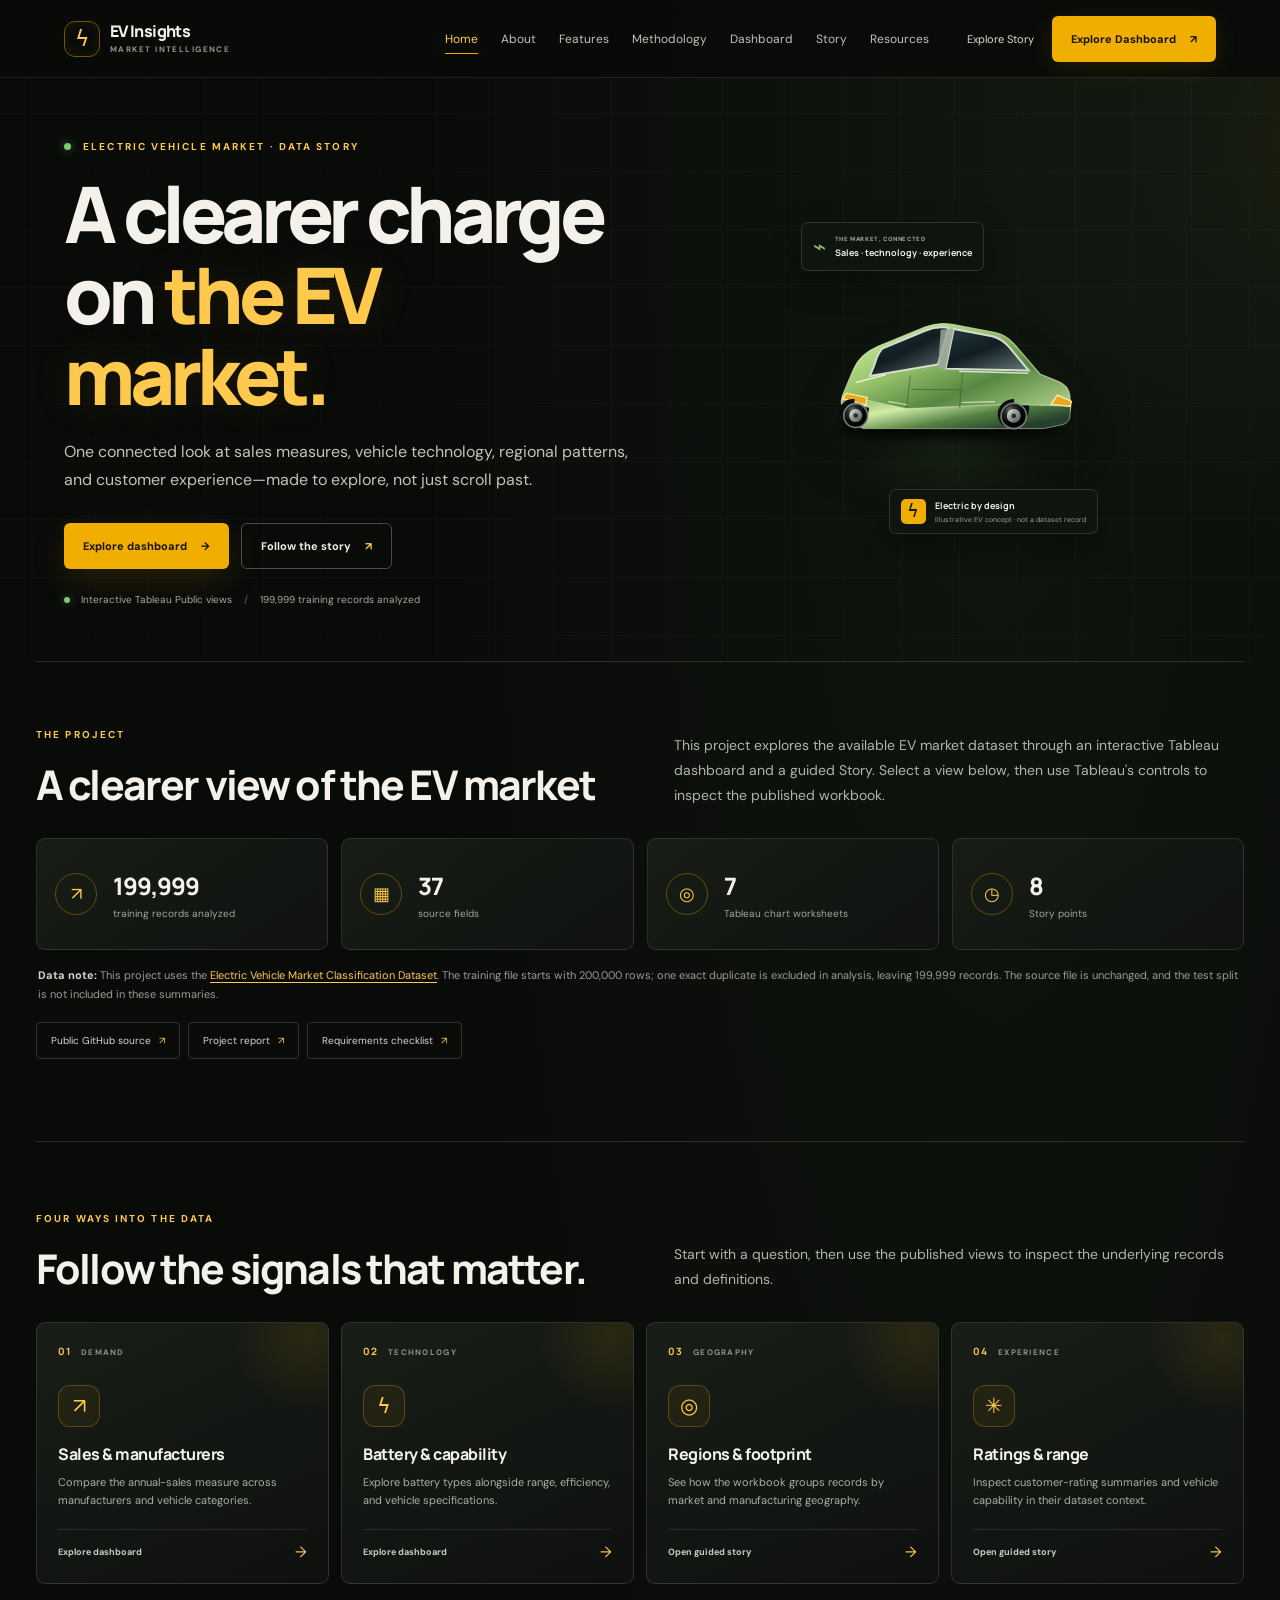
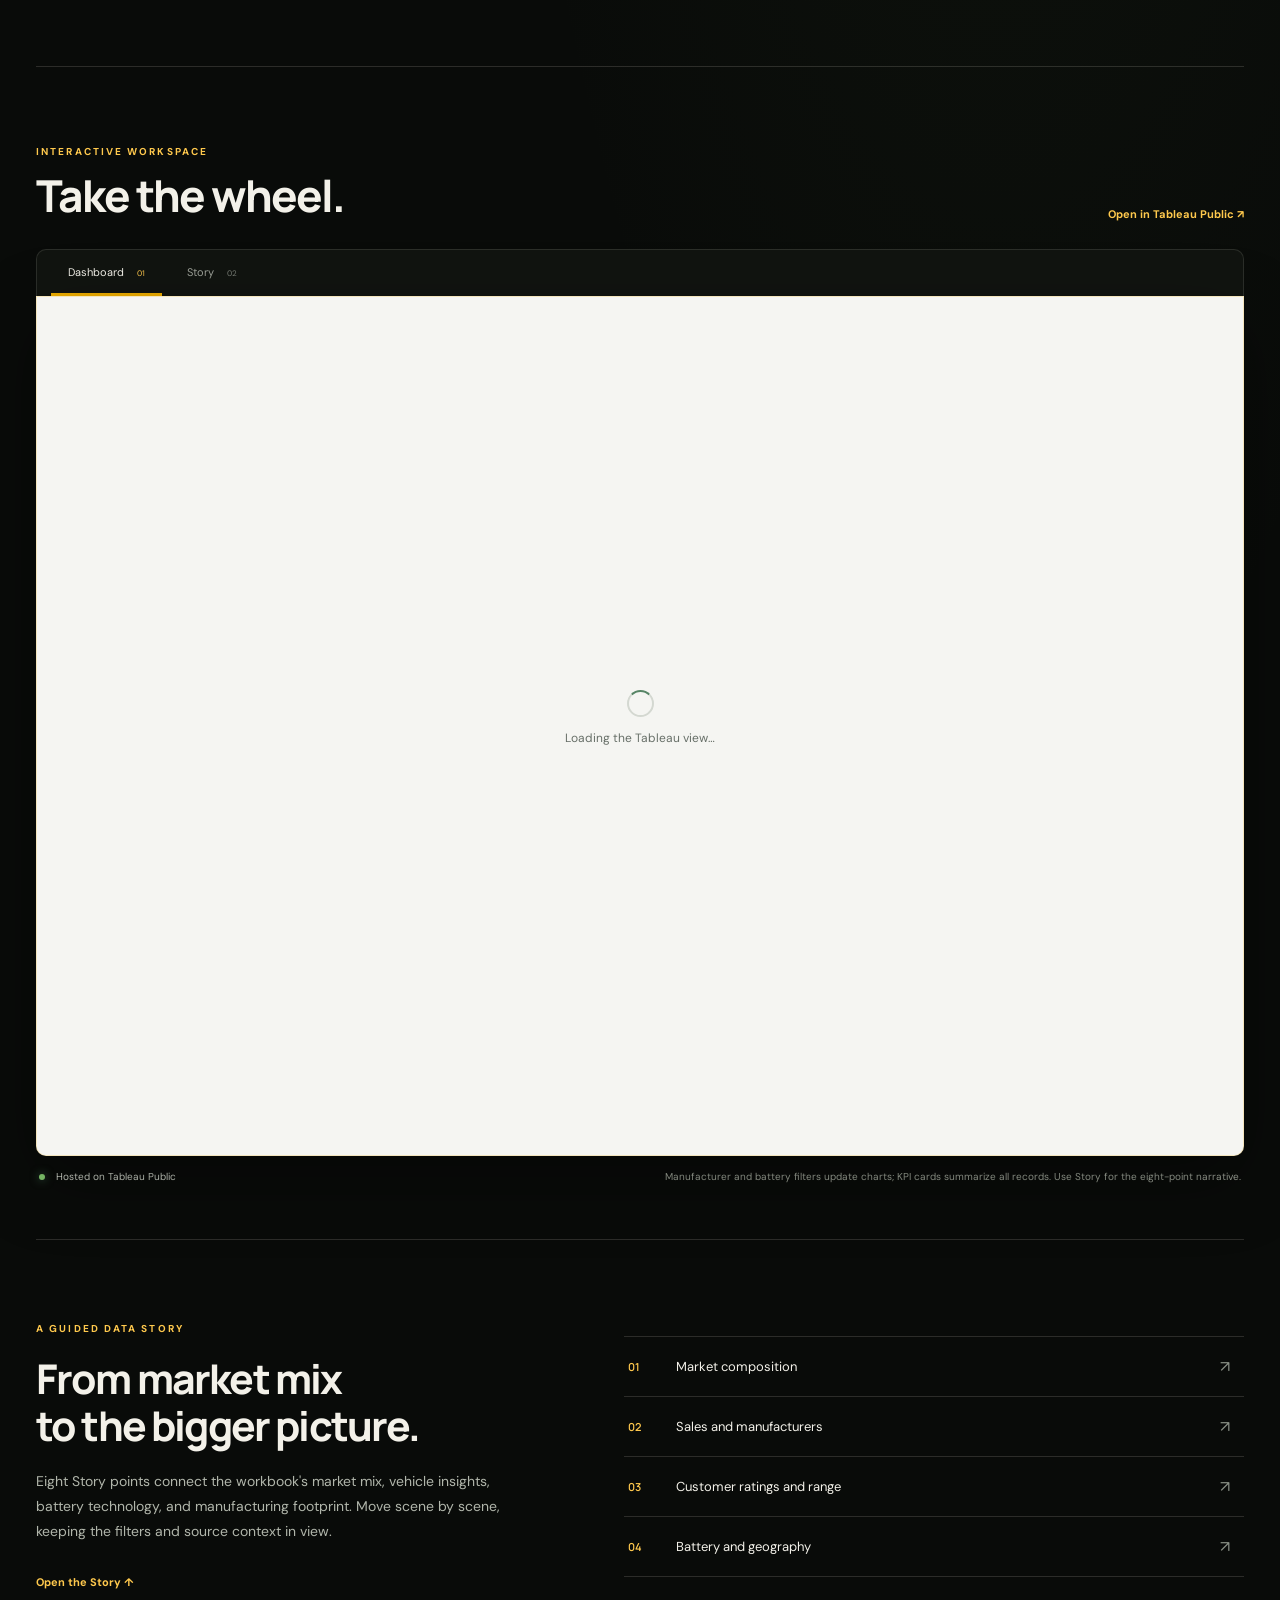
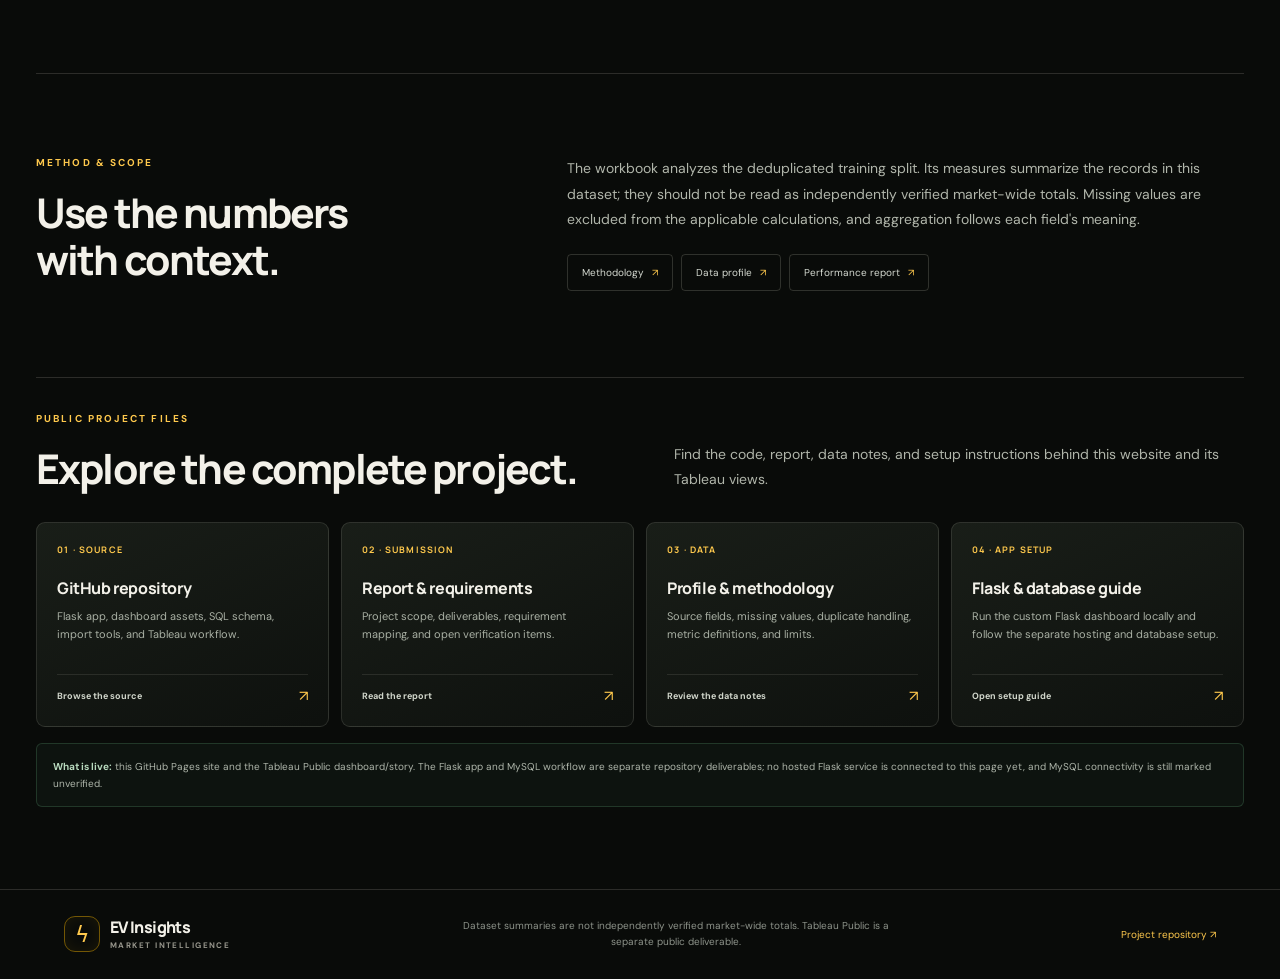
==== docs/site/index.html @ 72465cde "Complete EV project landing page resources" ====
<!doctype html>
<html lang="en">
  <head>
    <meta charset="utf-8">
    <meta name="viewport" content="width=device-width, initial-scale=1">
    <meta name="theme-color" content="#0b0d0b">
    <meta name="description" content="Explore EV market performance through an interactive Tableau dashboard, an eight-point data story, and clear methodology notes.">
    <meta property="og:title" content="EV Insights — Electric Vehicle Market Performance">
    <meta property="og:description" content="A connected view of EV sales measures, vehicle technology, regional patterns, and customer experience.">
    <meta property="og:type" content="website">
    <title>EV Insights | Market Performance</title>
    <link rel="preconnect" href="https://public.tableau.com">
    <link rel="stylesheet" href="style.css?v=20261018-1">
    <script type="module" src="https://public.tableau.com/javascripts/api/tableau.embedding.3.latest.min.js"></script>
    <script defer src="app.js?v=20261018-1"></script>
  </head>
  <body>
    <div class="scroll-progress" aria-hidden="true"><span id="scroll-progress-bar"></span></div>
    <a class="skip-link" href="#main">Skip to content</a>
    <header class="topbar">
      <a class="brand" href="#top" aria-label="EV Market home">
        <span class="brand-mark" aria-hidden="true">ϟ</span>
        <span class="brand-copy"><strong>EV Insights</strong><small>MARKET INTELLIGENCE</small></span>
      </a>
      <button class="menu-toggle" id="menu-toggle" type="button" aria-label="Open navigation" aria-expanded="false">☰</button>
      <nav class="nav" id="main-nav" aria-label="Main navigation">
        <a href="#top">Home</a>
        <a href="#overview">About</a>
        <a href="#features">Features</a>
        <a href="#method">Methodology</a>
        <a href="#workspace">Dashboard</a>
        <a href="#story">Story</a>
        <a href="#resources">Resources</a>
      </nav>
      <div class="header-actions"><a class="header-story" href="#story">Explore Story</a><a class="header-cta" href="#workspace">Explore Dashboard <span aria-hidden="true">↗</span></a></div>
    </header>

    <main id="main">
      <section class="hero" id="top">
        <div class="hero-copy">
          <p class="eyebrow"><span class="live-dot"></span> ELECTRIC VEHICLE MARKET · DATA STORY</p>
          <h1>A clearer charge<br>on <span>the EV market.</span></h1>
          <p class="hero-lede">One connected look at sales measures, vehicle technology, regional patterns, and customer experience—made to explore, not just scroll past.</p>
          <div class="hero-actions">
            <a class="button button-primary" href="#workspace">Explore dashboard <span aria-hidden="true">→</span></a>
            <a class="button button-quiet" href="#story">Follow the story <span aria-hidden="true">↗</span></a>
          </div>
          <p class="hero-note"><span class="live-dot"></span> Interactive Tableau Public views <span class="hero-note-divider">/</span> 199,999 training records analyzed</p>
        </div>
        <div class="hero-car" role="img" aria-label="Dimensional green electric crossover illustration">
          <div class="car-glow"></div>
          <svg viewBox="0 0 780 410" aria-hidden="true">
            <defs>
              <linearGradient id="siteBodyTop" x1="0" y1="0" x2="1" y2="1"><stop stop-color="#d9f3b4"/><stop offset=".34" stop-color="#9fca70"/><stop offset=".62" stop-color="#578742"/><stop offset="1" stop-color="#c4e19a"/></linearGradient>
              <linearGradient id="siteBodySide" x1="0" y1="0" x2=".95" y2=".7"><stop stop-color="#78a856"/><stop offset=".38" stop-color="#d2eba7"/><stop offset=".7" stop-color="#548342"/><stop offset="1" stop-color="#263f2f"/></linearGradient>
              <linearGradient id="siteGlass" x1="0" y1="0" x2=".8" y2="1"><stop stop-color="#273940"/><stop offset=".52" stop-color="#101c21"/><stop offset="1" stop-color="#58696a"/></linearGradient>
              <radialGradient id="siteWheel" cx=".35" cy=".27"><stop stop-color="#65706d"/><stop offset=".42" stop-color="#242a29"/><stop offset=".8" stop-color="#111514"/><stop offset="1" stop-color="#030505"/></radialGradient>
              <linearGradient id="siteRim" x1="0" y1="0" x2="1" y2="1"><stop stop-color="#faf8e9"/><stop offset=".4" stop-color="#9ca39c"/><stop offset="1" stop-color="#4c5553"/></linearGradient>
              <filter id="siteCarShadow" x="-.2" y="-.3" width="1.4" height="1.8"><feGaussianBlur stdDeviation="12"/></filter>
            </defs>
            <ellipse cx="394" cy="347" rx="289" ry="29" fill="#000" opacity=".75" filter="url(#siteCarShadow)"/>
            <path d="m116 263 27-65c12-28 32-48 65-62l122-50c23-9 46-12 72-7l111 21c20 4 36 15 49 30l67 78 47 19c18 7 29 21 31 38l2 26c1 12-7 21-20 24l-48 9H170l-43-17c-14-6-18-25-11-44Z" fill="url(#siteBodyTop)" stroke="#e2f1c5" stroke-opacity=".65" stroke-width="3"/>
            <path d="m116 263 165 35 272-11 156 5-2 26c-1 11-8 19-20 22l-49 10H170l-43-17c-14-6-18-25-11-44Z" fill="url(#siteBodySide)" stroke="#d5e8bf" stroke-opacity=".7" stroke-width="2"/>
            <path d="m219 142 113-47c19-8 40-10 59-7l-27 95-177 30 12-29c4-17 10-30 20-42Z" fill="url(#siteGlass)" stroke="#d8ddd4" stroke-width="5"/>
            <path d="m405 91 100 19c17 4 31 14 44 28l51 61-216-5 21-103Z" fill="url(#siteGlass)" stroke="#d8ddd4" stroke-width="5"/>
            <path d="m371 92 34-1-21 104-20-1 7-102Z" fill="#9ea59e" opacity=".85"/>
            <path d="m150 230 78-20m191-9 180 5" fill="none" stroke="#f4f9e8" stroke-opacity=".8" stroke-width="4"/>
            <path d="m292 212-10 84m146-91-8 91m-125-48 128 1" fill="none" stroke="#385f39" stroke-opacity=".62" stroke-width="3"/>
            <path d="m126 258 54 11-4 20-60-17 10-14Zm548 5 37 16-3 13-50-5 16-24Z" fill="#e8aa19" stroke="#fff2bd" stroke-width="3"/>
            <path d="m147 289 38 7c-2 30-23 52-49 49-24-3-37-27-27-50 7-16 22-24 38-22Zm415 0 39 1c2 29-16 54-42 57-26 3-44-18-39-43 4-18 21-30 42-31Z" fill="#0b0e0d"/>
            <ellipse cx="150" cy="316" rx="31" ry="31" fill="url(#siteWheel)" stroke="#78817b" stroke-width="4"/><ellipse cx="150" cy="316" rx="17" ry="17" fill="url(#siteRim)"/><circle cx="150" cy="316" r="6" fill="#262d2b"/>
            <ellipse cx="561" cy="317" rx="33" ry="33" fill="url(#siteWheel)" stroke="#78817b" stroke-width="4"/><ellipse cx="561" cy="317" rx="18" ry="18" fill="url(#siteRim)"/><circle cx="561" cy="317" r="6" fill="#262d2b"/>
            <path d="m236 280 47 8m144-6 84-2" stroke="#e6f1d2" stroke-opacity=".8" stroke-width="3" stroke-linecap="round"/>
          </svg>
          <div class="car-caption"><span class="car-mark">ϟ</span><span><strong>Electric by design</strong><small>Illustrative EV concept · not a dataset record</small></span></div>
          <div class="battery-chip" aria-label="Project focus"><span class="battery-icon">⌁</span><span><small>THE MARKET, CONNECTED</small><strong>Sales · technology · experience</strong></span></div>
        </div>
      </section>

      <section class="overview section-shell" id="overview">
        <div class="section-heading">
          <div><p class="eyebrow">THE PROJECT</p><h2>A clearer view of the EV market</h2></div>
          <p>This project explores the available EV market dataset through an interactive Tableau dashboard and a guided Story. Select a view below, then use Tableau's controls to inspect the published workbook.</p>
        </div>
        <div class="fact-row" id="project-facts">
          <article class="fact-card"><span class="fact-icon">↗</span><div><strong>199,999</strong><span>training records analyzed</span></div></article>
          <article class="fact-card"><span class="fact-icon">▦</span><div><strong>37</strong><span>source fields</span></div></article>
          <article class="fact-card"><span class="fact-icon">◎</span><div><strong>7</strong><span>Tableau chart worksheets</span></div></article>
          <article class="fact-card"><span class="fact-icon">◷</span><div><strong>8</strong><span>Story points</span></div></article>
        </div>
        <p class="data-note"><strong>Data note:</strong> This project uses the <a href="https://www.kaggle.com/datasets/tharishreddy22/electric-vehicle-market-classification-dataset" target="_blank" rel="noopener noreferrer">Electric Vehicle Market Classification Dataset</a>. The training file starts with 200,000 rows; one exact duplicate is excluded in analysis, leaving 199,999 records. The source file is unchanged, and the test split is not included in these summaries.</p>
        <div class="method-links project-links" aria-label="Project links">
          <a href="https://github.com/manmohansingh9562579-spec/ev-market-performance-insights" target="_blank" rel="noopener noreferrer">Public GitHub source <span aria-hidden="true">↗</span></a>
          <a href="https://github.com/manmohansingh9562579-spec/ev-market-performance-insights/blob/main/docs/project_report.md" target="_blank" rel="noopener noreferrer">Project report <span aria-hidden="true">↗</span></a>
          <a href="https://github.com/manmohansingh9562579-spec/ev-market-performance-insights/blob/main/docs/requirements_traceability.md" target="_blank" rel="noopener noreferrer">Requirements checklist <span aria-hidden="true">↗</span></a>
        </div>
      </section>

      <section class="focus section-shell" id="features">
        <div class="section-heading">
          <div><p class="eyebrow">FOUR WAYS INTO THE DATA</p><h2>Follow the signals that matter.</h2></div>
          <p>Start with a question, then use the published views to inspect the underlying records and definitions.</p>
        </div>
        <div class="focus-grid">
          <a class="focus-card" href="#workspace" data-focus-view="dashboard">
            <span class="focus-index">01 <i>DEMAND</i></span>
            <span class="focus-icon" aria-hidden="true">↗</span>
            <h3>Sales &amp; manufacturers</h3>
            <p>Compare the annual-sales measure across manufacturers and vehicle categories.</p>
            <span class="focus-link">Explore dashboard <b aria-hidden="true">→</b></span>
          </a>
          <a class="focus-card" href="#workspace" data-focus-view="dashboard">
            <span class="focus-index">02 <i>TECHNOLOGY</i></span>
            <span class="focus-icon" aria-hidden="true">ϟ</span>
            <h3>Battery &amp; capability</h3>
            <p>Explore battery types alongside range, efficiency, and vehicle specifications.</p>
            <span class="focus-link">Explore dashboard <b aria-hidden="true">→</b></span>
          </a>
          <a class="focus-card" href="#workspace" data-focus-view="story">
            <span class="focus-index">03 <i>GEOGRAPHY</i></span>
            <span class="focus-icon" aria-hidden="true">◎</span>
            <h3>Regions &amp; footprint</h3>
            <p>See how the workbook groups records by market and manufacturing geography.</p>
            <span class="focus-link">Open guided story <b aria-hidden="true">→</b></span>
          </a>
          <a class="focus-card" href="#workspace" data-focus-view="story">
            <span class="focus-index">04 <i>EXPERIENCE</i></span>
            <span class="focus-icon" aria-hidden="true">✳</span>
            <h3>Ratings &amp; range</h3>
            <p>Inspect customer-rating summaries and vehicle capability in their dataset context.</p>
            <span class="focus-link">Open guided story <b aria-hidden="true">→</b></span>
          </a>
        </div>
      </section>

      <section class="workspace section-shell" id="workspace">
        <div class="section-heading workspace-heading">
          <div><p class="eyebrow">INTERACTIVE WORKSPACE</p><h2>Take the wheel.</h2></div>
          <a class="text-link" href="https://public.tableau.com/app/profile/man.mohan.singh3746/viz/EV_Market_Performance_Overlap_Fixed_2026-10-18/Dashboard1" target="_blank" rel="noopener noreferrer">Open in Tableau Public <span aria-hidden="true">↗</span></a>
        </div>
        <div class="view-switch" role="tablist" aria-label="Choose a Tableau view">
          <button class="view-tab is-active" id="dashboard-tab" type="button" role="tab" aria-selected="true" aria-controls="tableau-frame" data-view="dashboard">Dashboard <span>01</span></button>
          <button class="view-tab" id="story-tab" type="button" role="tab" aria-selected="false" aria-controls="tableau-frame" data-view="story">Story <span>02</span></button>
        </div>
        <div class="viz-frame" id="tableau-frame" role="tabpanel" aria-labelledby="dashboard-tab" aria-live="polite">
          <div class="viz-loading" id="viz-loading"><span class="loader"></span><p>Loading the Tableau view…</p></div>
          <div class="viz-error" id="viz-error" hidden>
            <strong>The Tableau view did not load here.</strong>
            <p>Open it directly on Tableau Public, or check your internet connection and try again.</p>
            <a class="button button-primary" id="direct-view-link" href="https://public.tableau.com/app/profile/man.mohan.singh3746/viz/EV_Market_Performance_Overlap_Fixed_2026-10-18/Dashboard1" target="_blank" rel="noopener noreferrer">Open Tableau Public <span aria-hidden="true">↗</span></a>
          </div>
          <div id="viz-host" class="viz-host"></div>
        </div>
        <div class="viz-footer"><span><i class="live-dot"></i> Hosted on Tableau Public</span><span>Manufacturer and battery filters update charts; KPI cards summarize all records. Use Story for the eight-point narrative.</span></div>
      </section>

      <section class="story section-shell" id="story">
        <div class="story-copy"><p class="eyebrow">A GUIDED DATA STORY</p><h2>From market mix<br>to the bigger picture.</h2><p>Eight Story points connect the workbook's market mix, vehicle insights, battery technology, and manufacturing footprint. Move scene by scene, keeping the filters and source context in view.</p><a class="text-link" href="#workspace" data-open-story>Open the Story <span aria-hidden="true">↑</span></a></div>
        <div class="story-steps" aria-label="Story themes">
          <div><span>01</span><p>Market composition</p><b>↗</b></div>
          <div><span>02</span><p>Sales and manufacturers</p><b>↗</b></div>
          <div><span>03</span><p>Customer ratings and range</p><b>↗</b></div>
          <div><span>04</span><p>Battery and geography</p><b>↗</b></div>
        </div>
      </section>

      <section class="method section-shell" id="method">
        <div><p class="eyebrow">METHOD &amp; SCOPE</p><h2>Use the numbers<br>with context.</h2></div>
        <div class="method-copy"><p>The workbook analyzes the deduplicated training split. Its measures summarize the records in this dataset; they should not be read as independently verified market-wide totals. Missing values are excluded from the applicable calculations, and aggregation follows each field's meaning.</p><div class="method-links"><a href="https://github.com/manmohansingh9562579-spec/ev-market-performance-insights/blob/main/docs/methodology.md" target="_blank" rel="noopener noreferrer">Methodology <span aria-hidden="true">↗</span></a><a href="https://github.com/manmohansingh9562579-spec/ev-market-performance-insights/blob/main/docs/data_profile.md" target="_blank" rel="noopener noreferrer">Data profile <span aria-hidden="true">↗</span></a><a href="https://github.com/manmohansingh9562579-spec/ev-market-performance-insights/blob/main/docs/performance_report.md" target="_blank" rel="noopener noreferrer">Performance report <span aria-hidden="true">↗</span></a></div></div>
      </section>

      <section class="resources section-shell" id="resources">
        <div class="section-heading">
          <div><p class="eyebrow">PUBLIC PROJECT FILES</p><h2>Explore the complete project.</h2></div>
          <p>Find the code, report, data notes, and setup instructions behind this website and its Tableau views.</p>
        </div>
        <div class="resource-grid">
          <a class="resource-card" href="https://github.com/manmohansingh9562579-spec/ev-market-performance-insights" target="_blank" rel="noopener noreferrer">
            <span class="resource-label">01 · SOURCE</span><h3>GitHub repository</h3><p>Flask app, dashboard assets, SQL schema, import tools, and Tableau workflow.</p><span class="resource-action">Browse the source <b aria-hidden="true">↗</b></span>
          </a>
          <a class="resource-card" href="https://github.com/manmohansingh9562579-spec/ev-market-performance-insights/blob/main/docs/project_report.md" target="_blank" rel="noopener noreferrer">
            <span class="resource-label">02 · SUBMISSION</span><h3>Report &amp; requirements</h3><p>Project scope, deliverables, requirement mapping, and open verification items.</p><span class="resource-action">Read the report <b aria-hidden="true">↗</b></span>
          </a>
          <a class="resource-card" href="https://github.com/manmohansingh9562579-spec/ev-market-performance-insights/blob/main/docs/data_profile.md" target="_blank" rel="noopener noreferrer">
            <span class="resource-label">03 · DATA</span><h3>Profile &amp; methodology</h3><p>Source fields, missing values, duplicate handling, metric definitions, and limits.</p><span class="resource-action">Review the data notes <b aria-hidden="true">↗</b></span>
          </a>
          <a class="resource-card" href="https://github.com/manmohansingh9562579-spec/ev-market-performance-insights/blob/main/docs/hosted_backend.md" target="_blank" rel="noopener noreferrer">
            <span class="resource-label">04 · APP SETUP</span><h3>Flask &amp; database guide</h3><p>Run the custom Flask dashboard locally and follow the separate hosting and database setup.</p><span class="resource-action">Open setup guide <b aria-hidden="true">↗</b></span>
          </a>
        </div>
        <p class="deployment-note"><strong>What is live:</strong> this GitHub Pages site and the Tableau Public dashboard/story. The Flask app and MySQL workflow are separate repository deliverables; no hosted Flask service is connected to this page yet, and MySQL connectivity is still marked unverified.</p>
      </section>
    </main>

    <footer class="footer"><a class="brand" href="#top"><span class="brand-mark" aria-hidden="true">ϟ</span><span class="brand-copy"><strong>EV Insights</strong><small>MARKET INTELLIGENCE</small></span></a><span>Dataset summaries are not independently verified market-wide totals. Tableau Public is a separate public deliverable.</span><a href="https://github.com/manmohansingh9562579-spec/ev-market-performance-insights" target="_blank" rel="noopener noreferrer">Project repository ↗</a></footer>
    <a class="back-top" href="#top" aria-label="Back to top" hidden>↑</a>
  </body>
</html>
---- docs/site/style.css ----
@import url('https://fonts.googleapis.com/css2?family=DM+Sans:wght@400;500;600;700&family=Manrope:wght@500;600;700;800&display=swap');

:root {
  color-scheme: dark;
  --bg: #0b0d0b;
  --panel: #121511;
  --panel-raised: #171b17;
  --ink: #f3f1e9;
  --muted: #a1a79e;
  --line: rgba(238, 236, 220, .13);
  --gold: #e7a900;
  --gold-light: #f3bd39;
  --green: #6bb583;
  --max: 1200px;
  font-family: 'DM Sans', 'Segoe UI', sans-serif;
  color: var(--ink);
  background: var(--bg);
  font-synthesis: none;
  text-rendering: optimizeLegibility;
}

* { box-sizing: border-box; }
html { scroll-behavior: smooth; scroll-padding-top: 86px; }
body { min-width: 320px; margin: 0; background: var(--bg); color: var(--ink); }
a { color: inherit; text-decoration: none; }
button { font: inherit; }
.skip-link { position: absolute; top: -60px; left: 16px; z-index: 30; padding: 12px; color: #111; background: var(--gold); }
.skip-link:focus { top: 10px; }

.topbar {
  position: sticky;
  top: 0;
  z-index: 20;
  display: flex;
  min-height: 74px;
  align-items: center;
  gap: 28px;
  padding: 0 max(calc((100vw - var(--max)) / 2), 5vw);
  border-bottom: 1px solid var(--line);
  background: rgba(11, 13, 11, .95);
  backdrop-filter: blur(16px);
}
.brand { display: inline-flex; flex: 0 0 auto; align-items: center; gap: 10px; }
.brand-mark { display: grid; width: 36px; height: 36px; place-items: center; border: 1px solid rgba(231,169,0,.48); border-radius: 11px; color: var(--gold-light); font-size: 22px; }
.brand-copy { display: flex; flex-direction: column; gap: 3px; }
.brand-copy strong { font: 800 15px/1.1 Manrope, sans-serif; letter-spacing: -.04em; }
.brand-copy small { color: #98978d; font-size: 7px; font-weight: 700; letter-spacing: .18em; }
.nav { display: flex; align-items: center; gap: clamp(14px, 2vw, 28px); margin-left: auto; color: #c0c2ba; font-size: 11px; white-space: nowrap; }
.nav a { transition: color .18s ease; }
.nav a:hover, .nav a:focus-visible { color: var(--gold-light); }
.header-actions { display: flex; flex: 0 0 auto; align-items: center; gap: 8px; white-space: nowrap; }
.header-story { padding: 10px; color: #dedbd1; font-size: 10px; }
.header-story:hover { color: var(--gold-light); }
.header-cta, .button { display: inline-flex; min-height: 42px; align-items: center; justify-content: center; gap: 14px; padding: 0 16px; border-radius: 5px; font-size: 10px; font-weight: 700; transition: background .18s ease, transform .18s ease; }
.header-cta, .button-primary { color: #17140d; background: var(--gold); }
.header-cta:hover, .button-primary:hover { transform: translateY(-1px); background: var(--gold-light); }
.menu-toggle { display: none; border: 0; color: var(--ink); background: transparent; font-size: 22px; cursor: pointer; }

.hero {
  position: relative;
  display: grid;
  min-height: 455px;
  place-items: center;
  overflow: hidden;
  padding: 76px 24px 66px;
  text-align: center;
}
.hero::before { position: absolute; top: -410px; left: 50%; width: 850px; height: 800px; border-radius: 50%; background: radial-gradient(circle, rgba(190,143,25,.13), transparent 68%); content: ''; pointer-events: none; }
.hero-copy { position: relative; z-index: 1; width: min(100%, 800px); margin: 0 auto; }
.eyebrow { margin: 0 0 18px; color: var(--gold-light); font-size: 9px; font-weight: 700; letter-spacing: .2em; }
.live-dot { display: inline-block; width: 7px; height: 7px; margin-right: 8px; border-radius: 50%; background: var(--green); box-shadow: 0 0 10px rgba(107,181,131,.6); }
.hero h1 { margin: 0; font: 800 clamp(42px, 6.1vw, 75px)/1.04 Manrope, sans-serif; letter-spacing: -.065em; }
.hero h1 span { color: var(--gold-light); }
.hero-lede { max-width: 610px; margin: 18px auto 0; color: #b2b4ab; font-size: 14px; line-height: 1.8; }
.hero-actions { display: flex; justify-content: center; flex-wrap: wrap; gap: 10px; margin-top: 25px; }
.button-quiet { border: 1px solid rgba(243,241,233,.23); color: #f0eee6; background: transparent; }
.button-quiet span { color: var(--gold-light); }
.button-quiet:hover { transform: translateY(-1px); border-color: var(--gold); }
.hero-note { margin: 22px 0 0; color: #8f938a; font-size: 9px; }
.hero-note .live-dot { width: 6px; height: 6px; }

.section-shell { width: min(var(--max), calc(100% - 64px)); margin: 0 auto; border-top: 1px solid var(--line); padding: 70px 0; }
.section-heading { display: flex; align-items: end; justify-content: space-between; gap: 35px; margin-bottom: 26px; }
.section-heading h2, .story h2, .method h2 { margin: 9px 0 0; font: 750 clamp(27px, 3vw, 37px)/1.15 Manrope, sans-serif; letter-spacing: -.045em; }
.section-heading > p { max-width: 540px; margin: 0; color: #a6aaa1; font-size: 12px; line-height: 1.8; }
.fact-row { display: grid; grid-template-columns: repeat(4, minmax(0, 1fr)); gap: 11px; }
.fact-card { display: flex; min-height: 100px; align-items: center; gap: 14px; padding: 18px; border: 1px solid var(--line); border-radius: 7px; background: linear-gradient(145deg, var(--panel-raised), var(--panel)); }
.fact-icon { display: grid; width: 38px; height: 38px; flex: 0 0 auto; place-items: center; border: 1px solid rgba(231,169,0,.35); border-radius: 50%; color: var(--gold-light); font-size: 18px; }
.fact-card div { display: grid; gap: 5px; }
.fact-card strong { font: 750 21px Manrope, sans-serif; letter-spacing: -.04em; }
.fact-card div span { color: var(--muted); font-size: 9px; }
.data-note { margin: 14px 2px 0; color: #999d94; font-size: 10px; line-height: 1.7; }
.data-note strong { color: #d3d5cd; }

.workspace { padding-bottom: 36px; }
.workspace-heading { margin-bottom: 21px; }
.workspace-heading .eyebrow { margin-bottom: 11px; }
.workspace-heading h2 { font-size: clamp(27px, 3vw, 35px); }
.text-link { color: var(--gold-light); font-size: 10px; font-weight: 700; white-space: nowrap; }
.text-link:hover { color: #fff0c6; }
.view-switch { display: flex; gap: 5px; border-bottom: 1px solid var(--line); }
.view-tab { padding: 13px 17px; border: 0; border-bottom: 2px solid transparent; color: #9da198; background: transparent; font-size: 10px; cursor: pointer; }
.view-tab span { margin-left: 10px; color: #787d75; font-size: 8px; }
.view-tab.is-active { border-bottom-color: var(--gold); color: #f3f1e9; }
.view-tab.is-active span { color: var(--gold-light); }
.viz-frame { position: relative; height: min(78vw, 820px); min-height: 620px; max-height: 860px; overflow: hidden; border: 1px solid #343a34; background: #f5f5f2; }
.viz-host, .viz-host tableau-viz { display: block; width: 100%; height: 100%; }
.viz-loading, .viz-error { position: absolute; inset: 0; z-index: 1; display: flex; flex-direction: column; align-items: center; justify-content: center; padding: 24px; color: #353a34; background: #f5f5f2; text-align: center; }
.viz-loading p, .viz-error p { color: #676f68; font-size: 12px; line-height: 1.6; }
.viz-error strong { font: 700 18px Manrope, sans-serif; }
.viz-loading[hidden], .viz-error[hidden] { display: none; }
.viz-error .button { margin-top: 8px; }
.loader { width: 27px; height: 27px; border: 2px solid #d4d8d1; border-top-color: #578566; border-radius: 50%; animation: spin .8s linear infinite; }
@keyframes spin { to { transform: rotate(360deg); } }
.viz-footer { display: flex; justify-content: space-between; gap: 15px; padding: 12px 2px; color: #8e948b; font-size: 9px; }
.viz-footer span:first-child { color: #b7bdb4; }
.viz-footer .live-dot { width: 6px; height: 6px; }

.story { display: grid; grid-template-columns: .9fr 1.1fr; align-items: center; gap: 70px; }
.story-copy > p:not(.eyebrow), .method-copy p { max-width: 470px; color: #a6aaa1; font-size: 12px; line-height: 1.8; }
.story-copy > p:not(.eyebrow) { margin: 18px 0 22px; }
.story-steps { border-top: 1px solid var(--line); }
.story-steps > div { display: grid; grid-template-columns: 38px 1fr 20px; align-items: center; gap: 10px; padding: 17px 4px; border-bottom: 1px solid var(--line); }
.story-steps span { color: var(--gold-light); font: 600 10px Manrope, sans-serif; }
.story-steps p { margin: 0; font-size: 12px; }
.story-steps b { color: #8a9187; font-weight: 400; }
.method { display: grid; grid-template-columns: .8fr 1.2fr; gap: 70px; padding-bottom: 78px; }
.method-copy p { max-width: none; margin: 0 0 22px; }
.method-links { display: flex; flex-wrap: wrap; gap: 8px; }
.method-links a { padding: 10px 12px; border: 1px solid #394139; border-radius: 4px; color: #d4d9d0; font-size: 9px; }
.method-links a span { margin-left: 5px; color: var(--gold-light); }
.footer { display: flex; align-items: center; justify-content: space-between; gap: 20px; padding: 23px max(calc((100vw - var(--max)) / 2), 5vw); border-top: 1px solid var(--line); }
.footer > span { max-width: 420px; color: #8d938a; font-size: 9px; line-height: 1.6; text-align: center; }
.footer > a:last-child { color: var(--gold-light); font-size: 9px; white-space: nowrap; }

@media (max-width: 1040px) {
  .topbar { gap: 16px; padding-right: 24px; padding-left: 24px; }
  .nav { gap: 12px; font-size: 10px; }
  .header-story { display: none; }
}
@media (max-width: 760px) {
  html { scroll-padding-top: 68px; }
  .topbar { min-height: 66px; gap: 10px; padding: 0 16px; }
  .brand-mark { width: 32px; height: 32px; }
  .brand-copy strong { font-size: 14px; }
  .brand-copy small { font-size: 6px; }
  .menu-toggle { display: block; margin-left: auto; }
  .nav { position: absolute; top: 65px; right: 0; left: 0; display: none; grid-template-columns: repeat(3, minmax(0, 1fr)); gap: 5px; padding: 12px 16px 16px; border-bottom: 1px solid var(--line); background: rgba(11,13,11,.98); white-space: normal; }
  .nav.is-open { display: grid; }
  .nav a { padding: 10px 5px; border-radius: 4px; text-align: center; }
  .nav a:hover { background: #191c18; }
  .header-cta { min-height: 34px; gap: 7px; padding: 0 10px; font-size: 8px; }
  .hero { min-height: 405px; padding: 60px 20px 52px; }
  .hero h1 { font-size: clamp(38px, 10vw, 56px); }
  .hero-lede { font-size: 12px; }
  .hero-note { font-size: 8px; line-height: 1.6; }
  .section-shell { width: calc(100% - 36px); padding: 53px 0; }
  .section-heading { display: block; margin-bottom: 19px; }
  .section-heading > p { margin-top: 12px; }
  .section-heading h2, .story h2, .method h2 { font-size: 29px; }
  .fact-row { grid-template-columns: repeat(2, minmax(0,1fr)); gap: 8px; }
  .fact-card { min-height: 88px; gap: 9px; padding: 12px; }
  .fact-card strong { font-size: 18px; }
  .fact-card div span { font-size: 8px; }
  .fact-icon { width: 32px; height: 32px; font-size: 15px; }
  .workspace-heading .text-link { display: inline-block; margin-top: 15px; }
  .view-tab { padding: 12px; font-size: 9px; }
  .viz-frame { height: 76vh; min-height: 490px; max-height: 720px; }
  .viz-footer { font-size: 8px; line-height: 1.5; }
  .viz-footer span:last-child { text-align: right; }
  .story, .method { grid-template-columns: minmax(0,1fr); gap: 27px; }
  .story { padding-top: 52px; }
  .method { padding-bottom: 57px; }
  .footer { align-items: flex-start; flex-direction: column; gap: 12px; padding: 20px 18px; }
  .footer > span { text-align: left; }
}
@media (max-width: 370px) {
  .header-cta { gap: 5px; padding: 0 7px; font-size: 7px; }
  .section-shell { width: calc(100% - 26px); }
}
@media (prefers-reduced-motion: reduce) {
  *, *::before, *::after { scroll-behavior: auto !important; animation-duration: .01ms !important; transition-duration: .01ms !important; }
}

/* EV Insights refresh: stronger type, clearer wayfinding, and a little more energy. */
:root {
  --bg: #090b09;
  --panel: #111511;
  --panel-raised: #171d17;
  --line: rgba(238, 236, 220, .15);
  --gold: #efae00;
  --gold-light: #ffc94d;
  --green: #82c96e;
  --max: 1240px;
}

body {
  background:
    radial-gradient(ellipse at 78% 3%, rgba(79, 115, 58, .10), transparent 36rem),
    var(--bg);
}

.scroll-progress { position: fixed; z-index: 40; inset: 0 0 auto; height: 3px; background: transparent; }
.scroll-progress span { display: block; width: 0; height: 100%; background: linear-gradient(90deg, var(--green), var(--gold-light)); box-shadow: 0 0 12px rgba(255,201,77,.55); }

.topbar {
  min-height: 78px;
  background: rgba(9, 11, 9, .88);
  border-bottom-color: rgba(238,236,220,.1);
}
.brand-mark { box-shadow: inset 0 0 16px rgba(239,174,0,.08); }
.brand-copy strong { font-size: 16px; }
.brand-copy small { font-size: 8px; }
.nav { gap: clamp(15px, 1.8vw, 25px); font-size: 12px; }
.nav a { position: relative; padding: 10px 0; }
.nav a::after { position: absolute; right: 0; bottom: 3px; left: 0; height: 1px; transform: scaleX(0); transform-origin: left; background: var(--gold); content: ''; transition: transform .2s ease; }
.nav a:hover::after, .nav a:focus-visible::after, .nav a[aria-current="location"]::after { transform: scaleX(1); }
.nav a[aria-current="location"] { color: var(--gold-light); }
.header-cta, .button { min-height: 46px; padding: 0 19px; border-radius: 6px; font-size: 11px; }
.header-cta { box-shadow: 0 5px 24px rgba(239,174,0,.12); }
.header-story { font-size: 11px; }

.hero {
  min-height: 570px;
  padding-top: 74px;
  padding-bottom: 68px;
  background-image: linear-gradient(rgba(236,239,223,.018) 1px, transparent 1px), linear-gradient(90deg, rgba(236,239,223,.018) 1px, transparent 1px);
  background-position: center 35px;
  background-size: 58px 58px;
}
.hero::before { top: -360px; left: 73%; width: 960px; height: 850px; background: radial-gradient(circle, rgba(239,174,0,.11), rgba(96,139,76,.07) 31%, transparent 68%); }
.hero-copy { width: min(100%, 660px); }
.eyebrow { margin-bottom: 20px; font-size: 10px; letter-spacing: .21em; }
.hero h1 { max-width: 720px; font-size: clamp(48px, 6.3vw, 78px); }
.hero h1 span { color: var(--gold-light); text-shadow: 0 0 44px rgba(239,174,0,.12); }
.hero-lede { max-width: 565px; margin-top: 22px; color: #c0c4b9; font-size: 16px; line-height: 1.75; }
.hero-actions { gap: 12px; margin-top: 29px; }
.button-primary { box-shadow: 0 10px 34px rgba(239,174,0,.13); }
.button-quiet { border-color: rgba(243,241,233,.28); }
.hero-note { margin-top: 24px; color: #a4aa9d; font-size: 10px; }
.hero-note-divider { display: inline-block; margin: 0 9px; color: #62695f; }
.hero-car { min-height: 390px; }
.hero-car svg { width: min(112%, 690px); animation: car-arrive .8s ease-out both; }
.car-glow { background: radial-gradient(ellipse, rgba(135,201,103,.31), rgba(71,117,74,.11) 48%, transparent 73%); }
.car-caption, .battery-chip { padding: 11px 13px; border-color: rgba(239,174,0,.2); background: rgba(17,21,17,.91); }
.battery-chip { top: 2%; }
.battery-icon { color: var(--gold-light); }
.car-caption strong, .battery-chip strong { font-size: 10px; }
.car-caption small, .battery-chip small { font-size: 7px; }
@keyframes car-arrive { from { opacity: 0; transform: translateY(12px) scale(.985); } to { opacity: 1; transform: translateY(0) scale(1); } }

.section-shell { width: min(var(--max), calc(100% - 72px)); padding: 82px 0; }
.section-heading { gap: 44px; margin-bottom: 30px; }
.section-heading h2, .story h2, .method h2 { font-size: clamp(30px, 3.2vw, 41px); }
.section-heading > p { max-width: 570px; color: #b0b5aa; font-size: 14px; }
.overview { padding-top: 66px; }
.fact-row { gap: 13px; }
.fact-card { min-height: 112px; gap: 16px; border-color: rgba(238,236,220,.12); border-radius: 9px; background: linear-gradient(145deg, rgba(24,30,23,.96), rgba(16,19,16,.96)); transition: transform .2s ease, border-color .2s ease; }
.fact-card:hover { transform: translateY(-3px); border-color: rgba(239,174,0,.38); }
.fact-icon { width: 42px; height: 42px; }
.fact-card strong { font-size: 24px; }
.fact-card div span { font-size: 10px; }
.data-note { margin-top: 16px; font-size: 11px; }

.focus { padding-top: 70px; }
.focus-grid { display: grid; grid-template-columns: repeat(4, minmax(0, 1fr)); gap: 12px; }
.focus-card { position: relative; display: flex; min-height: 250px; flex-direction: column; overflow: hidden; padding: 21px; border: 1px solid rgba(238,236,220,.13); border-radius: 9px; background: linear-gradient(155deg, rgba(26,31,25,.96), rgba(14,17,14,.98)); transition: transform .22s ease, border-color .22s ease, box-shadow .22s ease; }
.focus-card::before { position: absolute; top: -60px; right: -55px; width: 150px; height: 150px; border-radius: 50%; background: radial-gradient(circle, rgba(239,174,0,.1), transparent 70%); content: ''; transition: transform .25s ease; }
.focus-card:hover, .focus-card:focus-visible { transform: translateY(-4px); border-color: rgba(239,174,0,.46); box-shadow: 0 16px 44px rgba(0,0,0,.25); }
.focus-card:hover::before { transform: scale(1.28); }
.focus-index { color: var(--gold-light); font: 700 10px Manrope, sans-serif; letter-spacing: .1em; }
.focus-index i { margin-left: 7px; color: #8d9689; font: 700 8px 'DM Sans', sans-serif; font-style: normal; letter-spacing: .16em; }
.focus-icon { display: grid; width: 42px; height: 42px; margin-top: 27px; place-items: center; border: 1px solid rgba(239,174,0,.27); border-radius: 12px; color: var(--gold-light); background: rgba(239,174,0,.06); font-size: 21px; }
.focus-card h3 { margin: 17px 0 8px; font: 750 16px/1.3 Manrope, sans-serif; letter-spacing: -.03em; }
.focus-card p { margin: 0 0 20px; color: #a9b0a4; font-size: 11px; line-height: 1.65; }
.focus-link { display: flex; align-items: center; justify-content: space-between; gap: 10px; margin-top: auto; padding-top: 12px; border-top: 1px solid rgba(238,236,220,.1); color: #c9cec4; font-size: 9px; font-weight: 700; }
.focus-link b { color: var(--gold-light); font-size: 15px; font-weight: 400; transition: transform .2s ease; }
.focus-card:hover .focus-link b { transform: translateX(4px); }

.workspace { padding-top: 78px; padding-bottom: 42px; }
.workspace-heading { margin-bottom: 28px; }
.workspace-heading .eyebrow { margin-bottom: 12px; }
.workspace-heading h2 { font-size: clamp(32px, 3.5vw, 44px); }
.text-link { font-size: 11px; }
.view-switch { gap: 8px; padding: 0 14px; border: 1px solid rgba(238,236,220,.12); border-bottom: 0; border-radius: 10px 10px 0 0; background: #111410; }
.view-tab { padding: 15px 17px 14px; font-size: 11px; }
.view-tab.is-active { border-bottom-width: 3px; }
.viz-frame { height: min(74vw, 860px); min-height: 650px; border-color: rgba(239,174,0,.22); border-radius: 0 0 10px 10px; box-shadow: 0 24px 70px rgba(0,0,0,.34); }
.viz-footer { padding: 14px 3px; color: #a0a69a; font-size: 10px; }
.viz-footer span:first-child { color: #d0d5ca; }

.story { gap: 80px; }
.story-steps > div { padding: 19px 4px; }
.story-steps span { font-size: 11px; }
.story-steps p { font-size: 13px; }
.story-copy > p:not(.eyebrow), .method-copy p { color: #b1b6ab; font-size: 14px; }
.story-copy > p:not(.eyebrow) { margin: 20px 0 26px; }
.method { gap: 80px; padding-bottom: 86px; }
.method-links a { padding: 11px 14px; border-color: rgba(238,236,220,.17); font-size: 10px; transition: border-color .18s ease, background .18s ease; }
.method-links a:hover { border-color: rgba(239,174,0,.48); background: rgba(239,174,0,.05); }
.footer { min-height: 90px; }
.footer > span, .footer > a:last-child { font-size: 10px; }
.footer > span { max-width: 470px; }
.back-top { position: fixed; z-index: 18; right: 24px; bottom: 24px; display: grid; width: 44px; height: 44px; place-items: center; border: 1px solid rgba(239,174,0,.45); border-radius: 50%; color: #11140f; background: var(--gold-light); box-shadow: 0 8px 28px rgba(0,0,0,.35); font-size: 21px; transition: transform .2s ease; }
.back-top:hover { transform: translateY(-3px); }
.back-top[hidden] { display: none; }

@media (max-width: 1040px) {
  .topbar { gap: 15px; }
  .nav { gap: 12px; font-size: 10px; }
  .focus-grid { grid-template-columns: repeat(2, minmax(0, 1fr)); }
  .focus-card { min-height: 225px; }
  .hero { grid-template-columns: minmax(0, 1fr) minmax(330px, .85fr); }
}

@media (max-width: 760px) {
  .topbar { min-height: 66px; }
  .nav { font-size: 11px; }
  .nav a { padding: 9px 5px; }
  .nav a::after { display: none; }
  .nav a[aria-current="location"] { background: rgba(239,174,0,.08); }
  .header-cta { min-height: 36px; padding: 0 11px; font-size: 9px; }
  .hero { min-height: 0; gap: 5px; padding: 54px 20px 36px; }
  .hero h1 { font-size: clamp(42px, 11vw, 58px); }
  .hero-lede { margin-top: 16px; font-size: 13px; }
  .hero-actions { margin-top: 21px; }
  .hero-note { max-width: 360px; margin: 17px auto 0; line-height: 1.7; }
  .hero-note-divider { margin: 0 4px; }
  .hero-car { min-height: 215px; }
  .battery-chip { top: -1%; left: 0; }
  .car-caption { right: 0; bottom: 0; }
  .section-shell { width: calc(100% - 36px); padding: 56px 0; }
  .section-heading { margin-bottom: 20px; }
  .section-heading h2, .story h2, .method h2 { font-size: 30px; }
  .section-heading > p { font-size: 12px; }
  .fact-row { gap: 8px; }
  .fact-card { min-height: 91px; gap: 10px; padding: 12px; }
  .fact-icon { width: 34px; height: 34px; font-size: 15px; }
  .fact-card strong { font-size: 19px; }
  .fact-card div span { font-size: 8px; line-height: 1.35; }
  .focus-grid { gap: 9px; }
  .focus-card { min-height: 218px; padding: 15px; }
  .focus-card h3 { font-size: 14px; }
  .focus-card p { font-size: 10px; }
  .workspace-heading h2 { font-size: 31px; }
  .workspace-heading .text-link { margin-top: 12px; }
  .view-switch { padding: 0 6px; }
  .view-tab { padding: 13px 12px; font-size: 10px; }
  .viz-frame { height: 75vh; min-height: 500px; max-height: 760px; }
  .viz-footer { align-items: flex-start; font-size: 8px; }
  .viz-footer span:last-child { max-width: 50%; text-align: right; }
  .story, .method { grid-template-columns: minmax(0, 1fr); gap: 25px; }
  .story-copy > p:not(.eyebrow), .method-copy p { font-size: 12px; }
  .method { padding-bottom: 58px; }
  .footer { gap: 13px; }
  .back-top { right: 15px; bottom: 15px; width: 40px; height: 40px; }
}

@media (max-width: 390px) {
  .focus-card { min-height: 235px; padding: 13px; }
  .focus-index i { display: block; margin: 6px 0 0; }
  .hero-note-divider { display: none; }
  .header-cta { max-width: 122px; font-size: 8px; }
}

/* Keep the public landing page in the same dark-and-green visual language as the dashboard. */
.hero {
  grid-template-columns: minmax(0, 1fr) minmax(390px, .95fr);
  align-items: center;
  gap: clamp(24px, 4vw, 64px);
  min-height: 510px;
  padding: 62px max(calc((100vw - var(--max)) / 2), 5vw) 55px;
  text-align: left;
}
.hero-copy { width: min(100%, 630px); margin: 0; text-align: left; }
.hero-lede { margin-left: 0; }
.hero-actions { justify-content: flex-start; }
.hero-note { text-align: left; }
.hero-car { min-width: 0; min-height: 335px; position: relative; display: grid; place-items: center; isolation: isolate; }
.hero-car svg { position: relative; width: min(100%, 650px); height: auto; overflow: visible; filter: drop-shadow(0 26px 22px rgba(0,0,0,.48)); transition: transform .35s ease; }
.hero-car:hover svg { transform: translateY(-5px) rotateY(-5deg); }
.car-glow { position: absolute; z-index: -1; bottom: 11%; left: 8%; width: 84%; height: 48%; border-radius: 50%; background: radial-gradient(ellipse, rgba(119,177,84,.27), rgba(71,117,74,.11) 48%, transparent 73%); filter: blur(20px); }
.car-caption, .battery-chip { position: absolute; display: flex; align-items: center; gap: 9px; padding: 9px 11px; border: 1px solid rgba(238,236,220,.14); border-radius: 7px; background: rgba(17,21,17,.88); backdrop-filter: blur(8px); box-shadow: 0 12px 32px rgba(0,0,0,.3); }
.car-caption { right: 0; bottom: 2%; }
.battery-chip { top: 5%; left: 1%; }
.car-mark { display: grid; width: 25px; height: 25px; place-items: center; border-radius: 5px; color: #13150f; background: var(--gold); font-size: 18px; }
.car-caption strong, .car-caption small, .battery-chip strong, .battery-chip small { display: block; }
.car-caption strong { font: 700 9px Manrope,sans-serif; }
.car-caption small { margin-top: 3px; color: #9da398; font-size: 7px; }
.battery-icon { color: #91bd6c; font-size: 22px; }
.battery-chip strong { margin-top: 3px; font: 700 9px Manrope,sans-serif; }
.battery-chip small { color: #a0a79d; font-size: 6px; font-weight: 800; letter-spacing: .1em; }
@media (max-width: 760px) {
  .hero { grid-template-columns: minmax(0, 1fr); gap: 6px; padding: 53px 20px 42px; text-align: center; }
  .hero-copy { width: min(100%, 700px); margin: 0 auto; text-align: center; }
  .hero-lede { margin-right: auto; margin-left: auto; }
  .hero-actions { justify-content: center; }
  .hero-note { text-align: center; }
  .hero-car { width: min(100%, 560px); min-height: 230px; margin: 0 auto; }
  .hero-car svg { width: 100%; }
  .car-caption { right: 1%; bottom: 0; }
  .battery-chip { top: 0; left: 0; }
}

.data-note a { color: var(--gold-light); text-decoration: underline; text-underline-offset: 3px; }
.project-links { margin-top: 18px; }
.resources { padding-top: 34px; }
.resource-grid { display: grid; grid-template-columns: repeat(4, minmax(0, 1fr)); gap: 12px; }
.resource-card { display: flex; min-height: 205px; flex-direction: column; padding: 20px; border: 1px solid rgba(238,236,220,.13); border-radius: 9px; background: linear-gradient(155deg, rgba(26,31,25,.96), rgba(14,17,14,.98)); transition: transform .2s ease, border-color .2s ease, background .2s ease; }
.resource-card:hover, .resource-card:focus-visible { transform: translateY(-3px); border-color: rgba(239,174,0,.45); background: #171b17; }
.resource-label { color: var(--gold-light); font: 700 9px Manrope, sans-serif; letter-spacing: .13em; }
.resource-card h3 { margin: 22px 0 8px; font: 750 16px/1.3 Manrope, sans-serif; letter-spacing: -.025em; }
.resource-card p { margin: 0 0 18px; color: #a9b0a4; font-size: 11px; line-height: 1.7; }
.resource-action { display: flex; align-items: center; justify-content: space-between; gap: 10px; margin-top: auto; padding-top: 11px; border-top: 1px solid rgba(238,236,220,.1); color: #d1d6cb; font-size: 9px; font-weight: 700; }
.resource-action b { color: var(--gold-light); font-size: 15px; font-weight: 400; }
.deployment-note { margin: 16px 0 0; padding: 14px 16px; border: 1px solid rgba(107,181,131,.22); border-radius: 6px; color: #aeb5aa; background: rgba(107,181,131,.05); font-size: 10px; line-height: 1.7; }
.deployment-note strong { color: #b9dbbf; }
@media (max-width: 1040px) {
  .resource-grid { grid-template-columns: repeat(2, minmax(0, 1fr)); }
}
@media (max-width: 760px) {
  .resources { padding-top: 32px; }
  .resource-grid { grid-template-columns: minmax(0, 1fr); gap: 9px; }
  .resource-card { min-height: 175px; padding: 17px; }
  .resource-card h3 { margin-top: 17px; }
  .deployment-note { padding: 12px; font-size: 9px; }
}
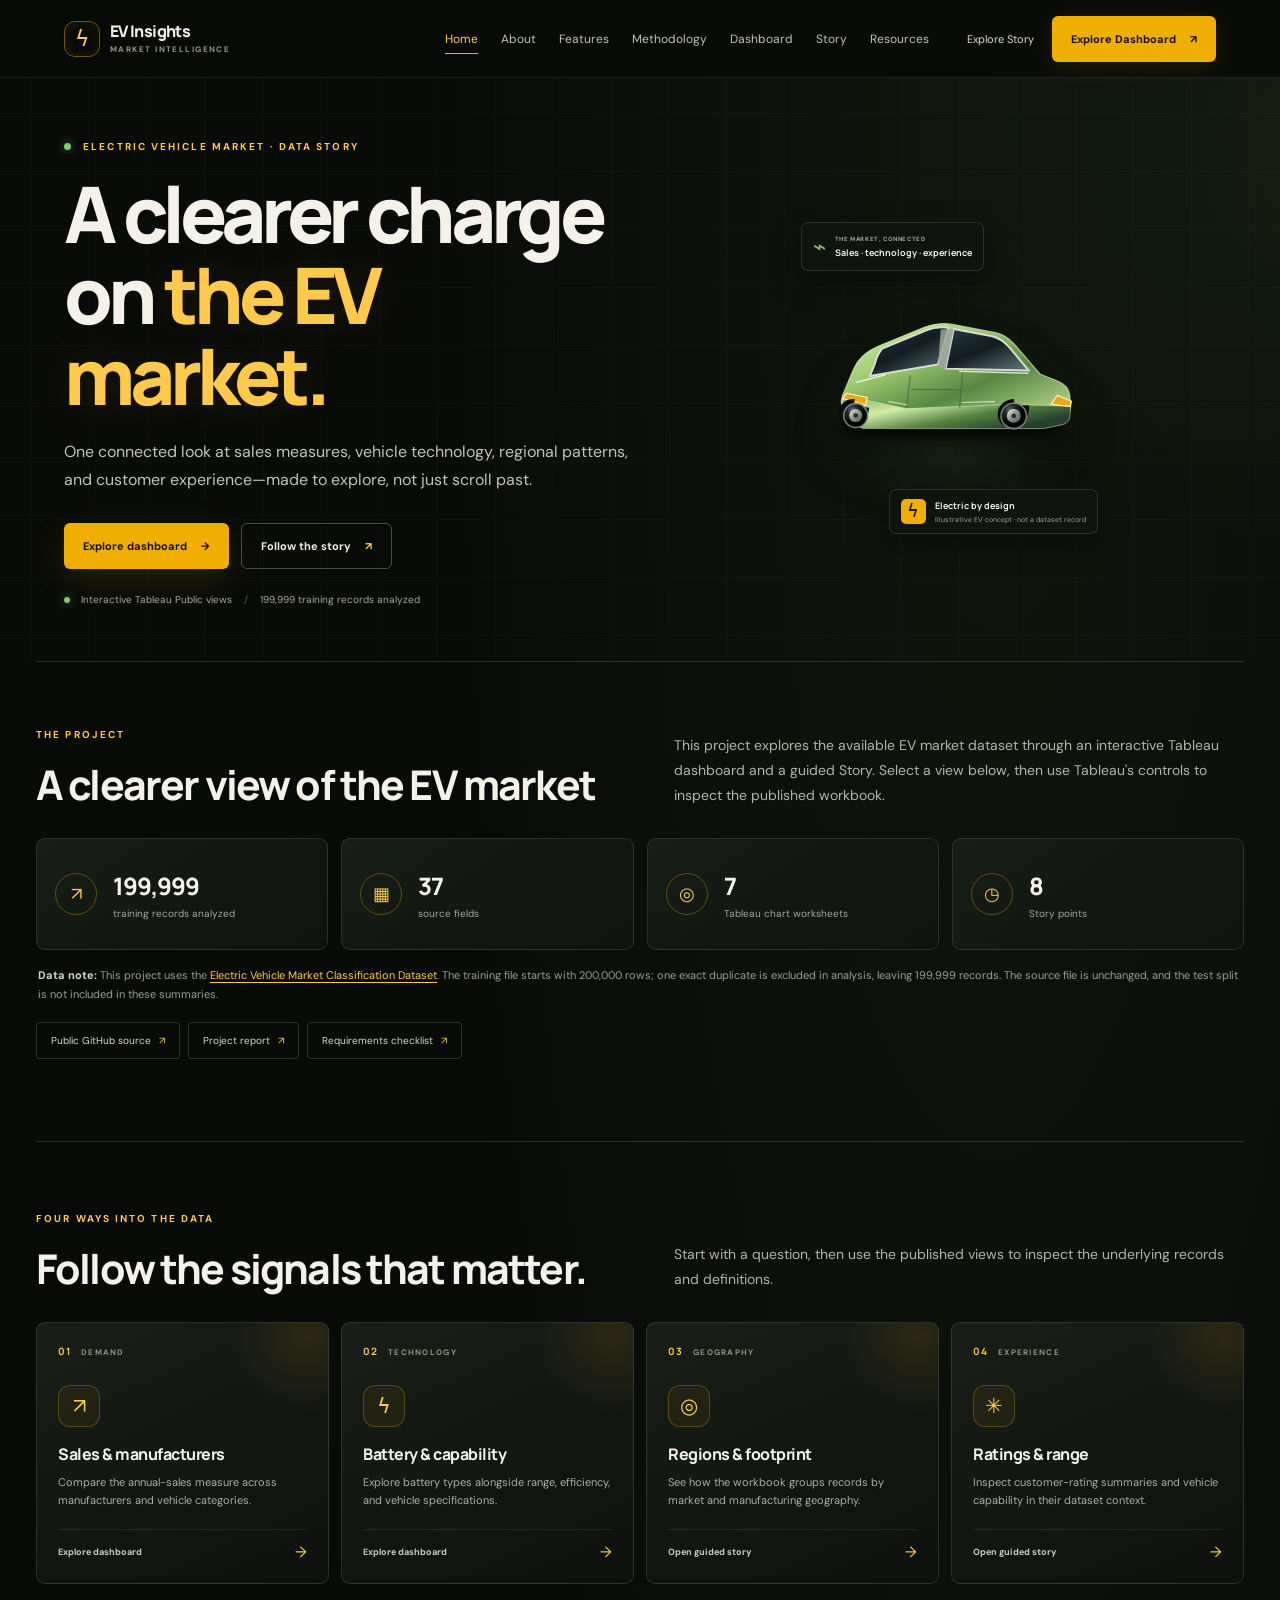
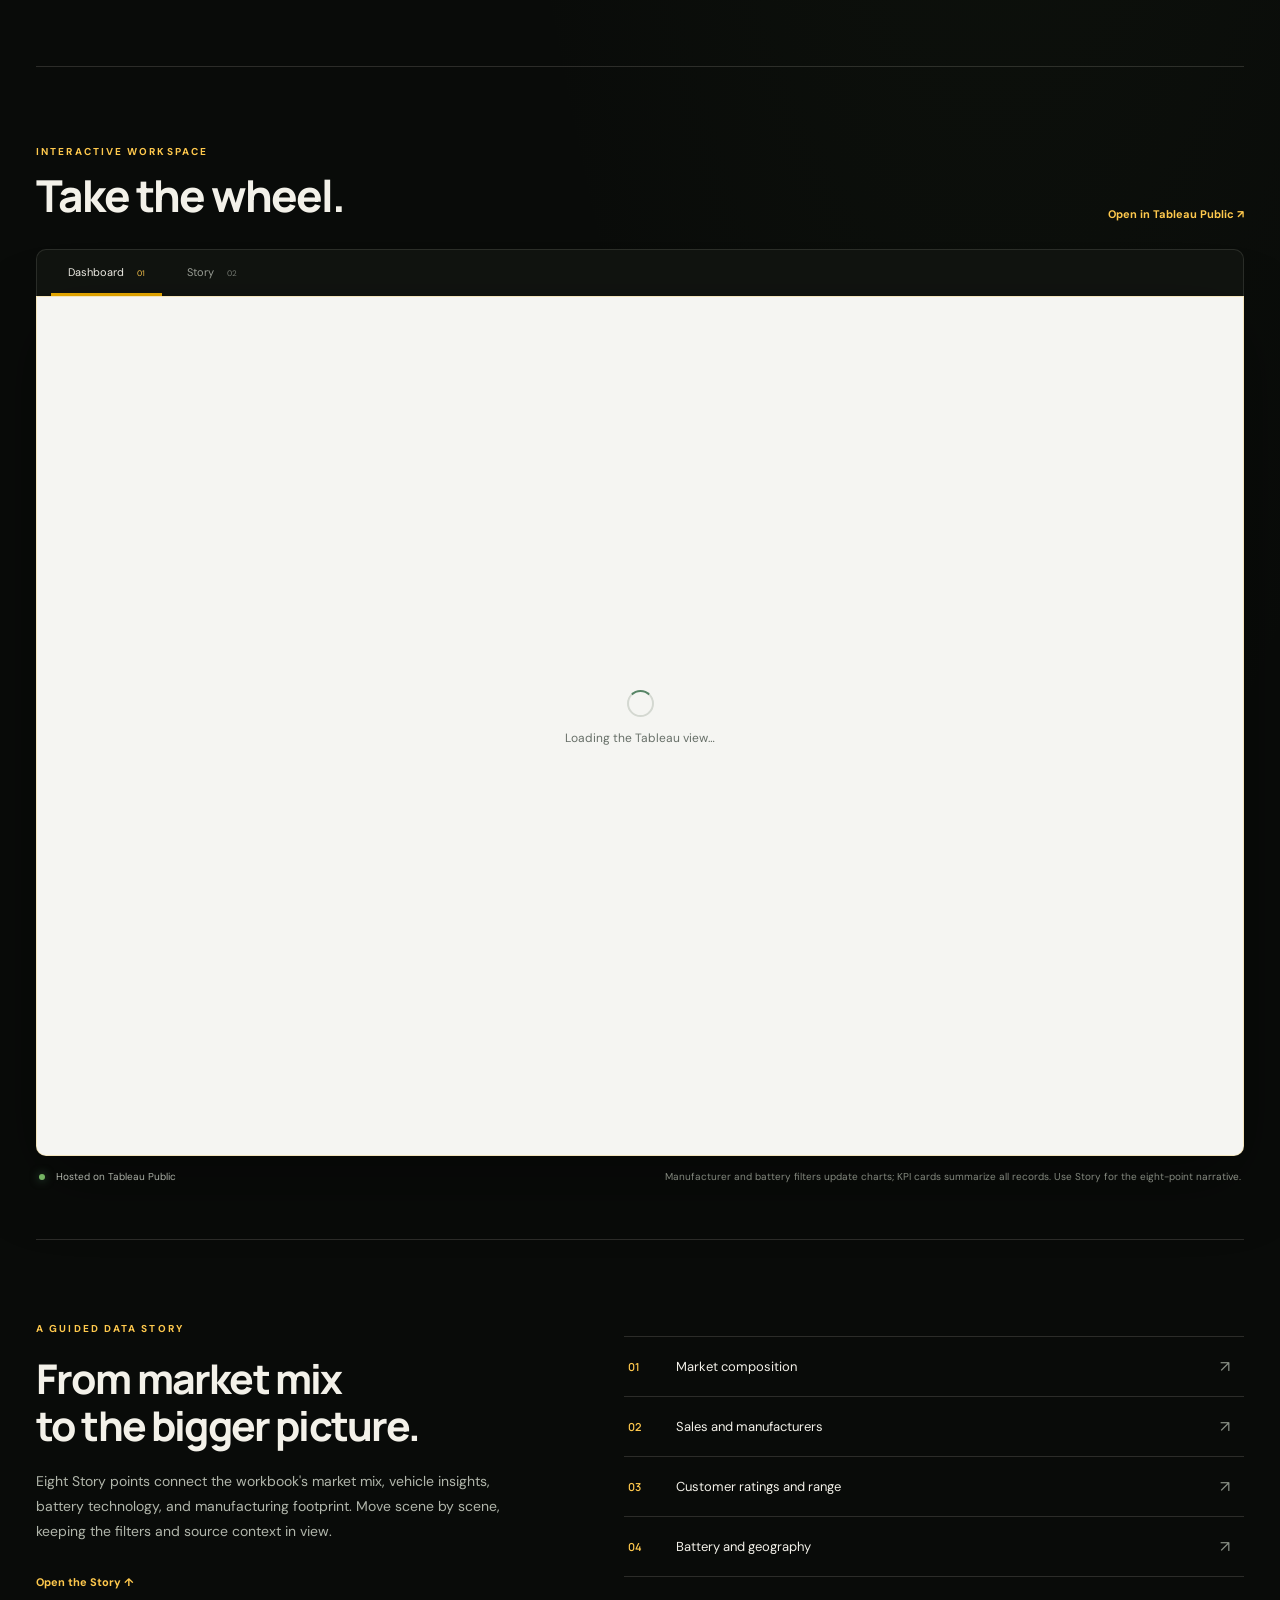
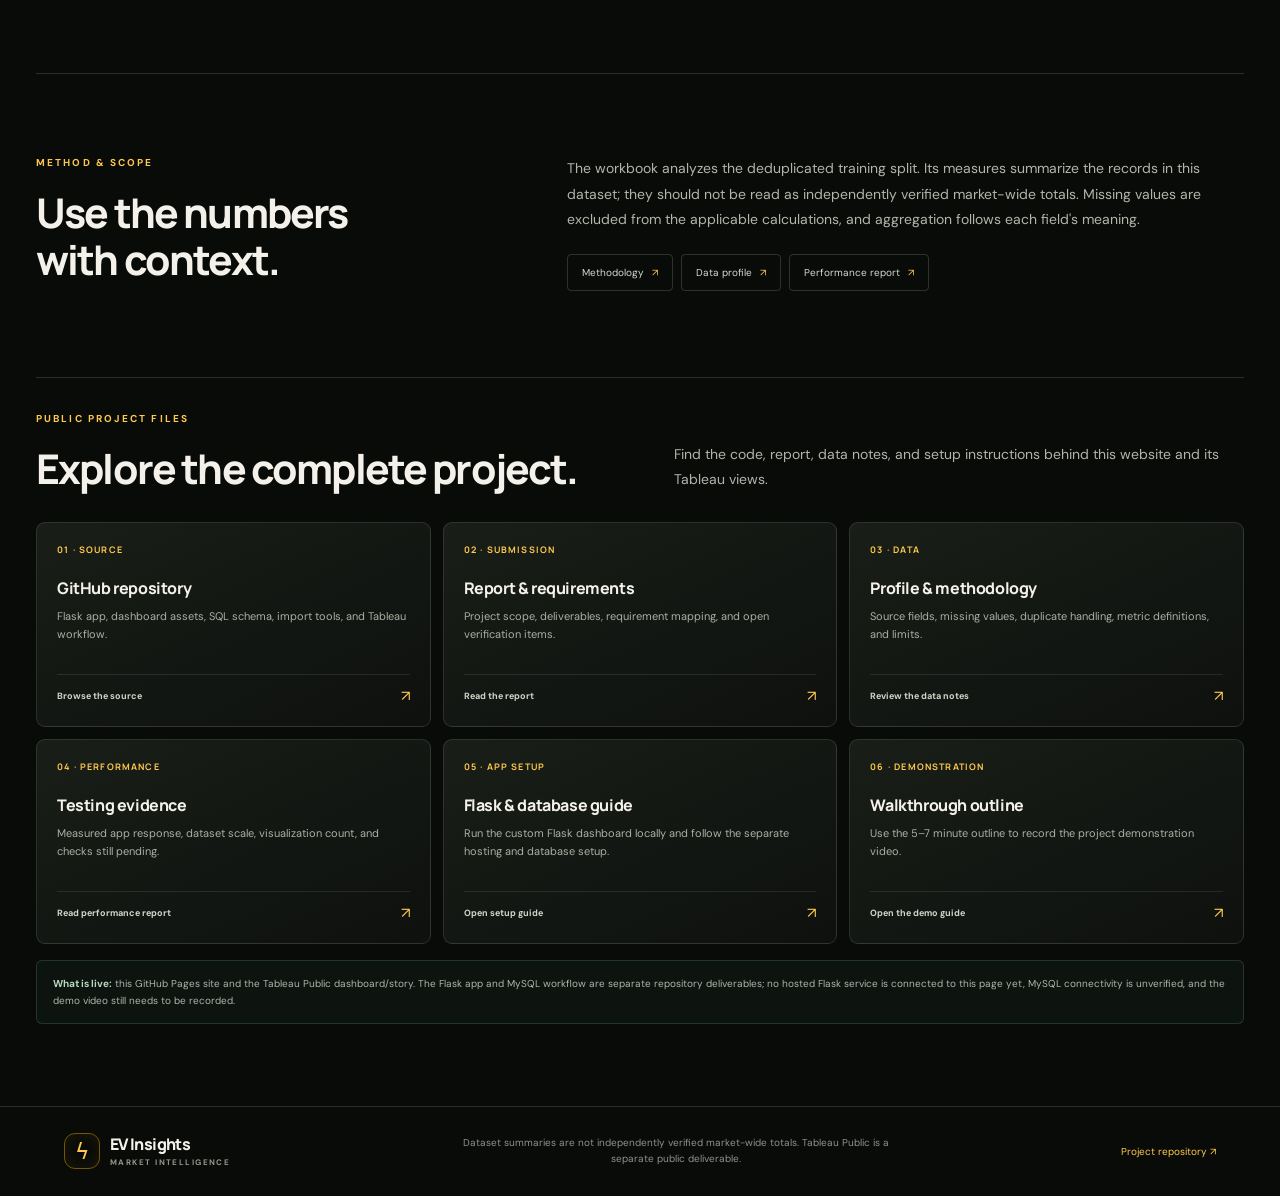
==== commit bc97725e: "Add demo and performance project links" ====
--- a/docs/site/index.html
+++ b/docs/site/index.html
@@ -184,11 +184,17 @@
           <a class="resource-card" href="https://github.com/manmohansingh9562579-spec/ev-market-performance-insights/blob/main/docs/data_profile.md" target="_blank" rel="noopener noreferrer">
             <span class="resource-label">03 · DATA</span><h3>Profile &amp; methodology</h3><p>Source fields, missing values, duplicate handling, metric definitions, and limits.</p><span class="resource-action">Review the data notes <b aria-hidden="true">↗</b></span>
           </a>
+          <a class="resource-card" href="https://github.com/manmohansingh9562579-spec/ev-market-performance-insights/blob/main/docs/performance_report.md" target="_blank" rel="noopener noreferrer">
+            <span class="resource-label">04 · PERFORMANCE</span><h3>Testing evidence</h3><p>Measured app response, dataset scale, visualization count, and checks still pending.</p><span class="resource-action">Read performance report <b aria-hidden="true">↗</b></span>
+          </a>
           <a class="resource-card" href="https://github.com/manmohansingh9562579-spec/ev-market-performance-insights/blob/main/docs/hosted_backend.md" target="_blank" rel="noopener noreferrer">
-            <span class="resource-label">04 · APP SETUP</span><h3>Flask &amp; database guide</h3><p>Run the custom Flask dashboard locally and follow the separate hosting and database setup.</p><span class="resource-action">Open setup guide <b aria-hidden="true">↗</b></span>
-          </a>
-        </div>
-        <p class="deployment-note"><strong>What is live:</strong> this GitHub Pages site and the Tableau Public dashboard/story. The Flask app and MySQL workflow are separate repository deliverables; no hosted Flask service is connected to this page yet, and MySQL connectivity is still marked unverified.</p>
+            <span class="resource-label">05 · APP SETUP</span><h3>Flask &amp; database guide</h3><p>Run the custom Flask dashboard locally and follow the separate hosting and database setup.</p><span class="resource-action">Open setup guide <b aria-hidden="true">↗</b></span>
+          </a>
+          <a class="resource-card" href="https://github.com/manmohansingh9562579-spec/ev-market-performance-insights/blob/main/docs/demo_outline.md" target="_blank" rel="noopener noreferrer">
+            <span class="resource-label">06 · DEMONSTRATION</span><h3>Walkthrough outline</h3><p>Use the 5–7 minute outline to record the project demonstration video.</p><span class="resource-action">Open the demo guide <b aria-hidden="true">↗</b></span>
+          </a>
+        </div>
+        <p class="deployment-note"><strong>What is live:</strong> this GitHub Pages site and the Tableau Public dashboard/story. The Flask app and MySQL workflow are separate repository deliverables; no hosted Flask service is connected to this page yet, MySQL connectivity is unverified, and the demo video still needs to be recorded.</p>
       </section>
     </main>
 
--- a/docs/site/style.css
+++ b/docs/site/style.css
@@ -405,7 +405,7 @@
 .data-note a { color: var(--gold-light); text-decoration: underline; text-underline-offset: 3px; }
 .project-links { margin-top: 18px; }
 .resources { padding-top: 34px; }
-.resource-grid { display: grid; grid-template-columns: repeat(4, minmax(0, 1fr)); gap: 12px; }
+.resource-grid { display: grid; grid-template-columns: repeat(3, minmax(0, 1fr)); gap: 12px; }
 .resource-card { display: flex; min-height: 205px; flex-direction: column; padding: 20px; border: 1px solid rgba(238,236,220,.13); border-radius: 9px; background: linear-gradient(155deg, rgba(26,31,25,.96), rgba(14,17,14,.98)); transition: transform .2s ease, border-color .2s ease, background .2s ease; }
 .resource-card:hover, .resource-card:focus-visible { transform: translateY(-3px); border-color: rgba(239,174,0,.45); background: #171b17; }
 .resource-label { color: var(--gold-light); font: 700 9px Manrope, sans-serif; letter-spacing: .13em; }
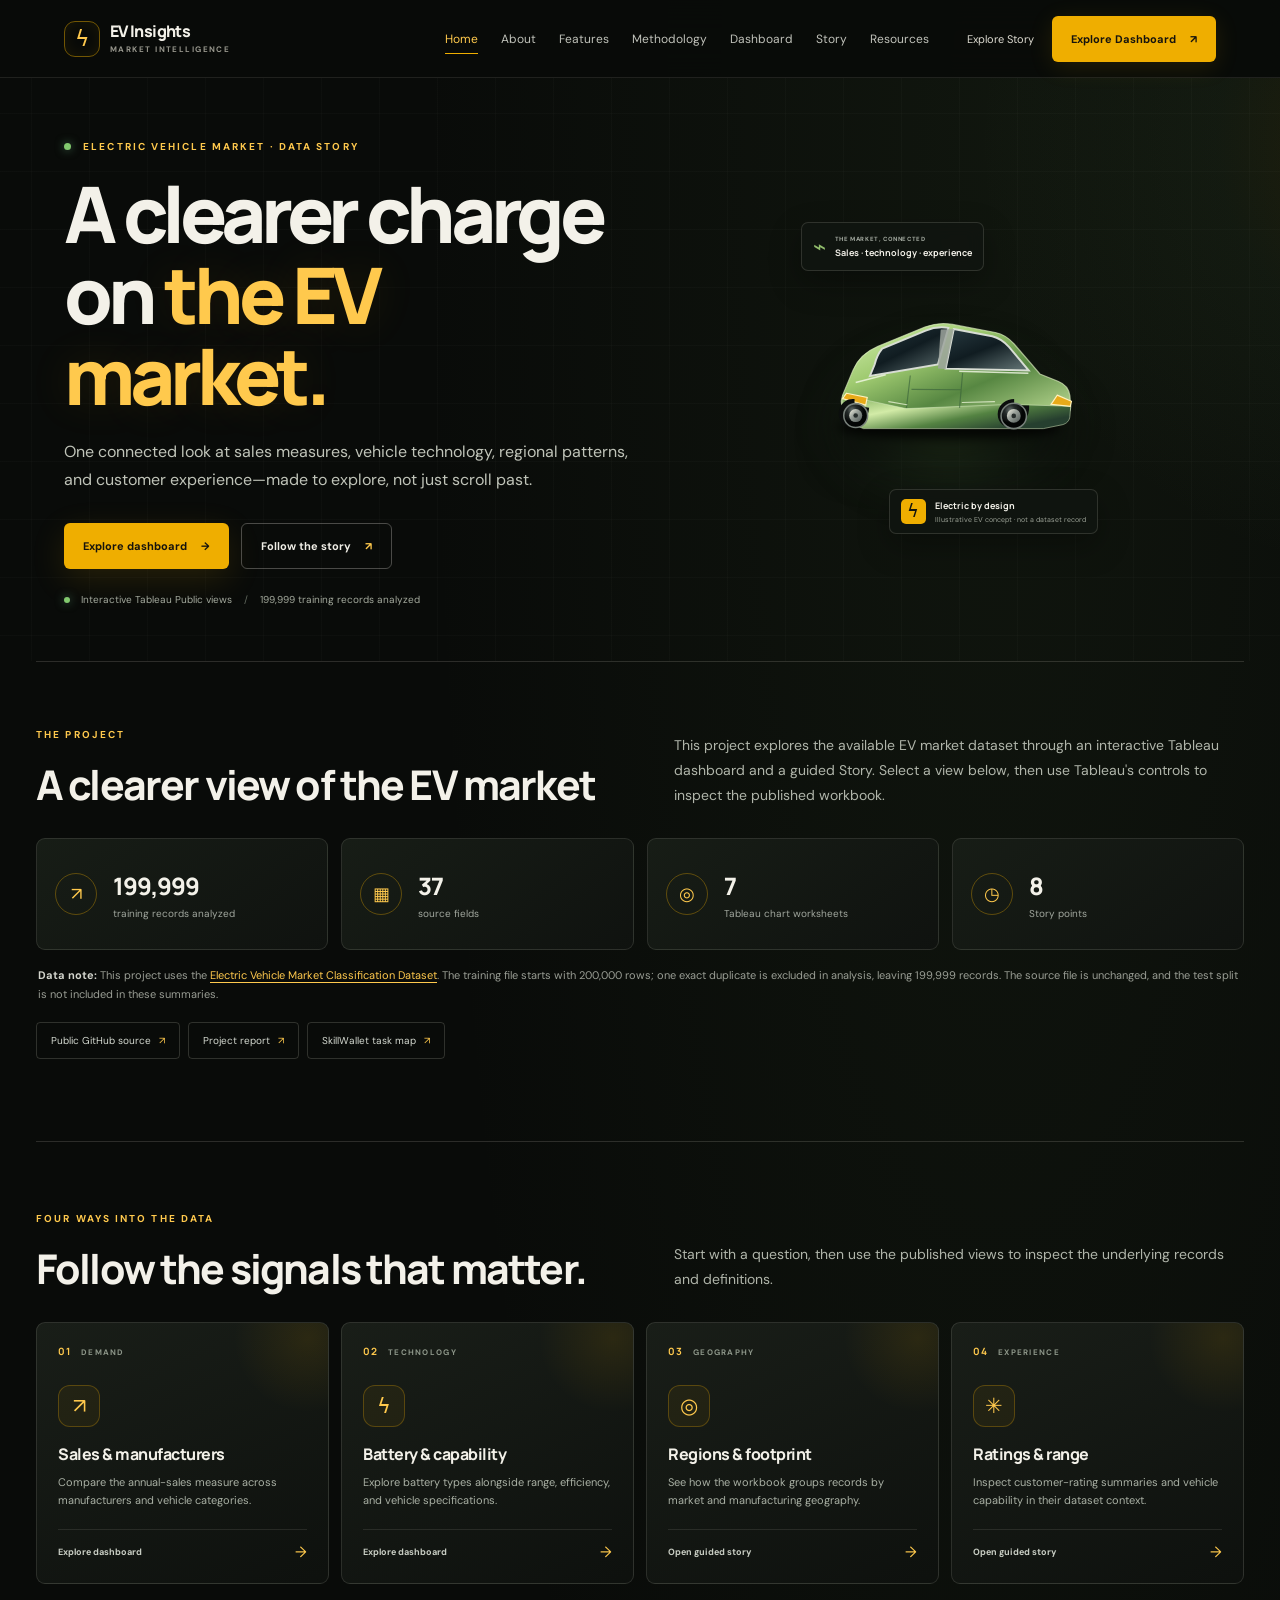
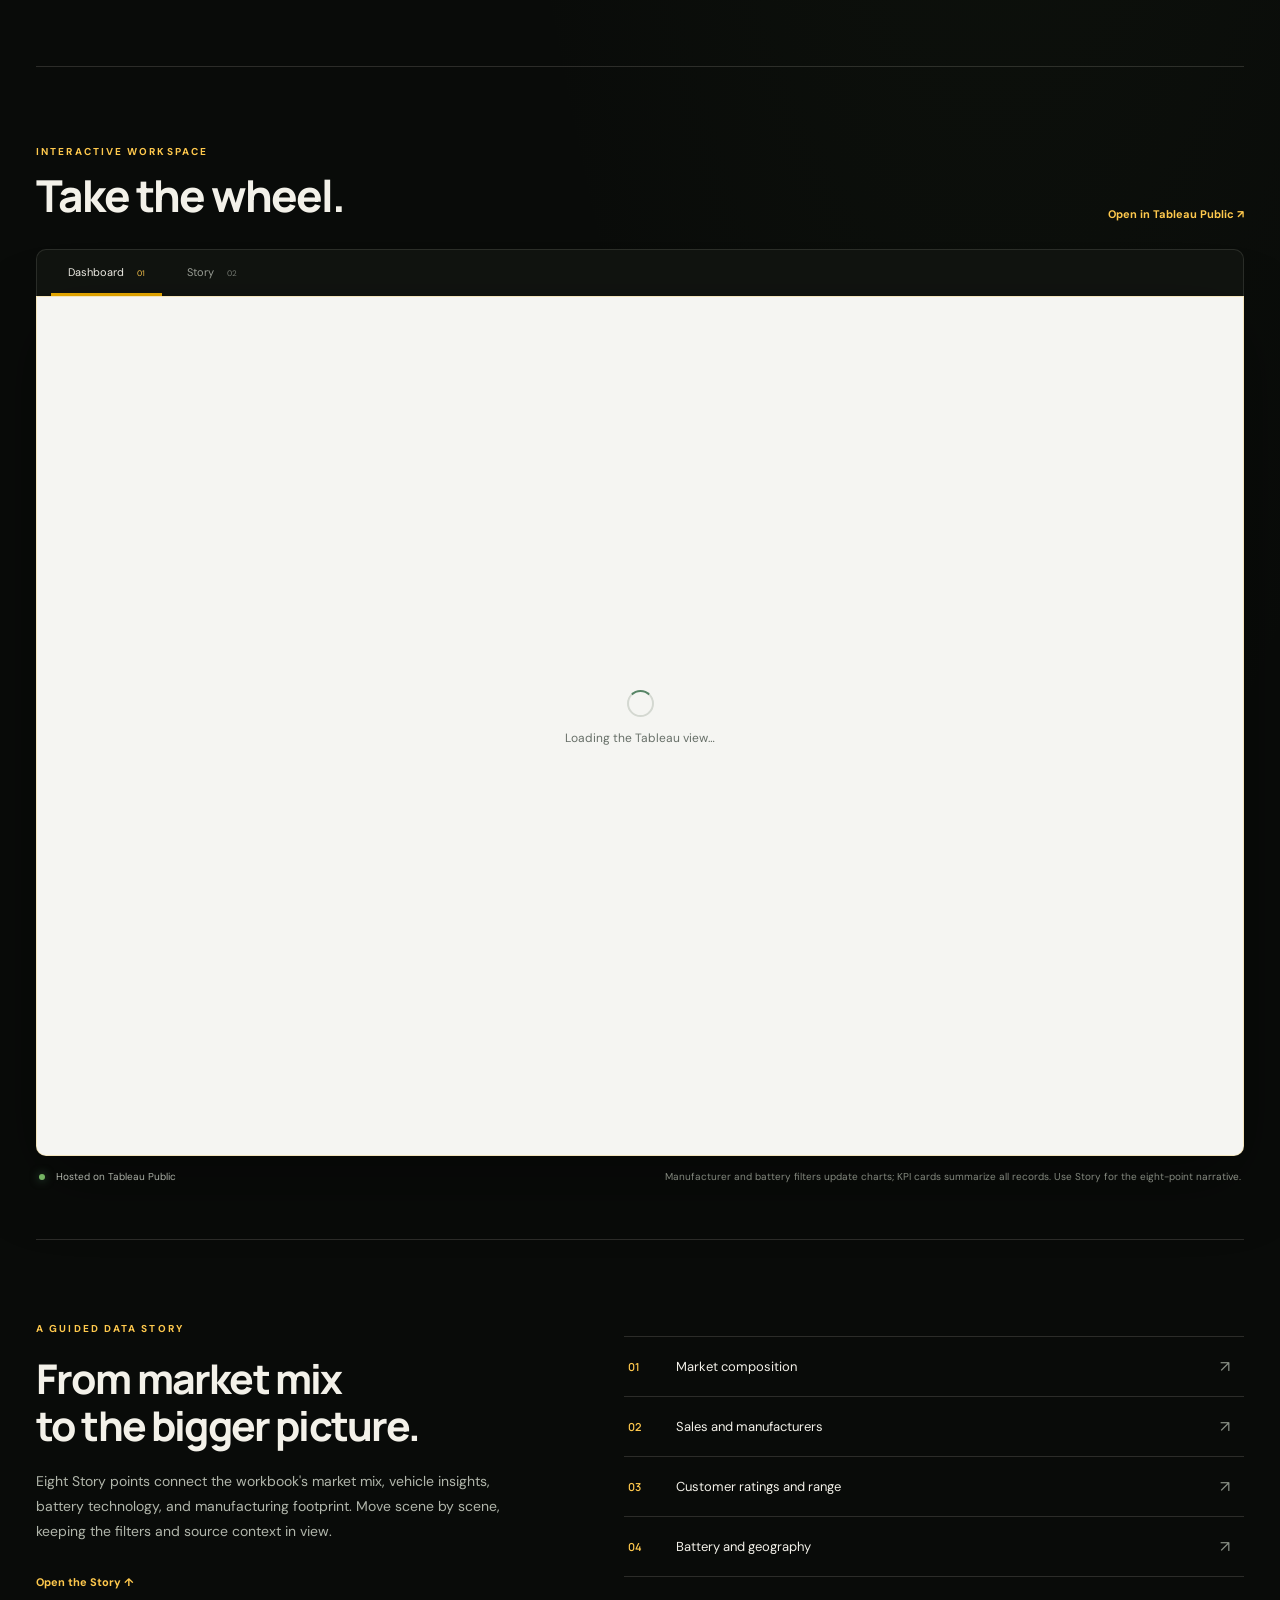
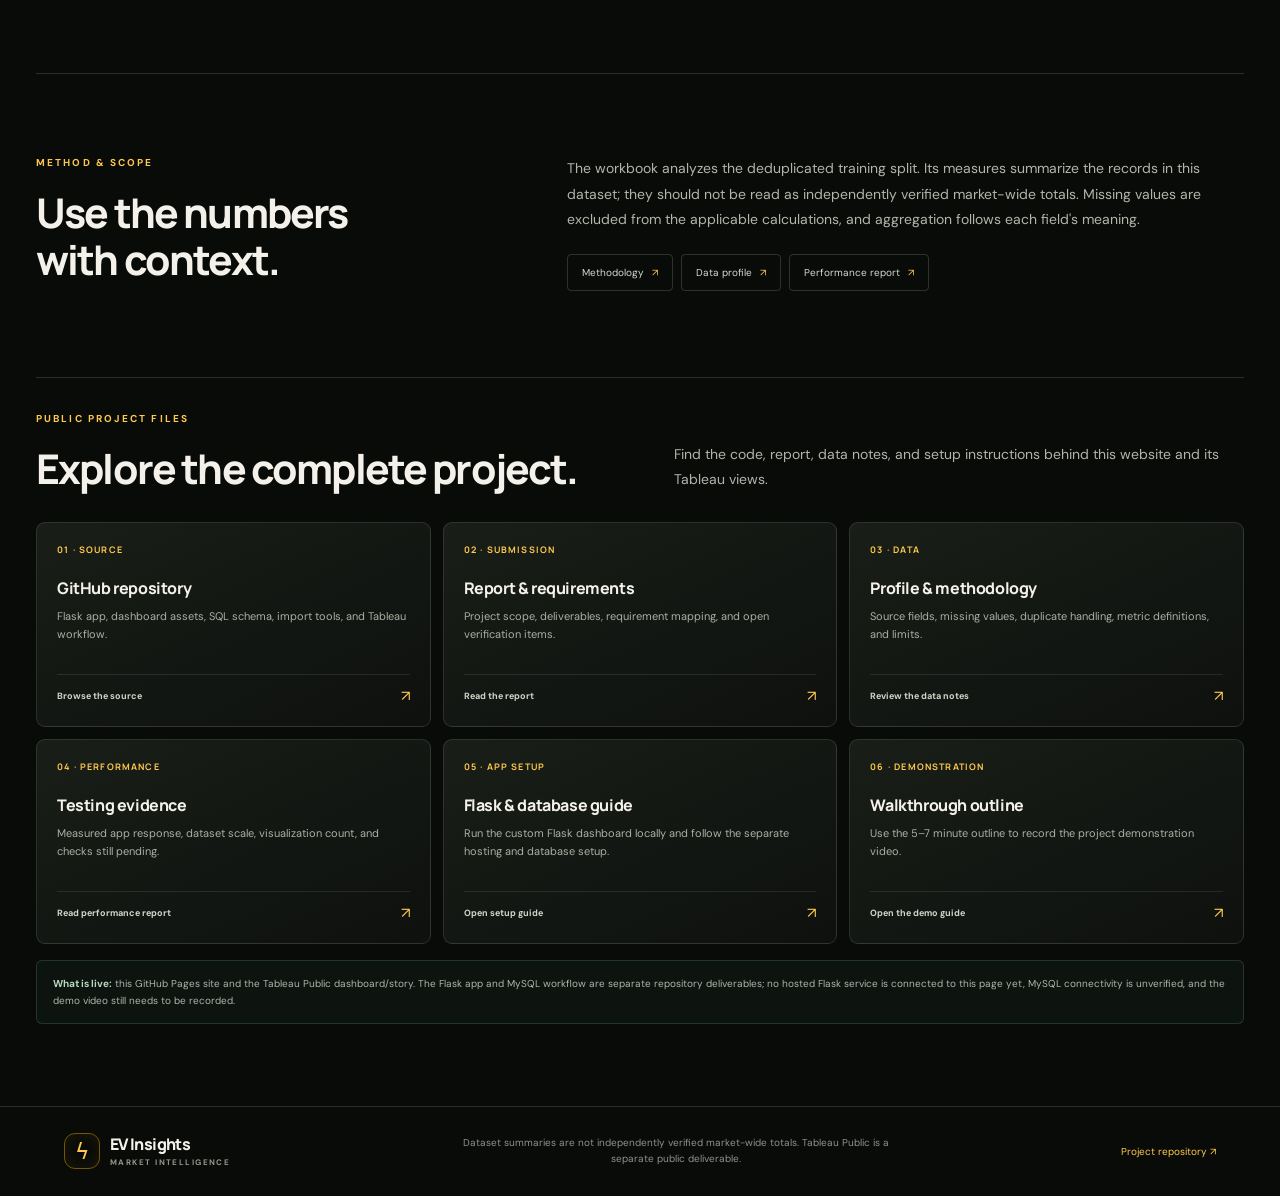
==== commit ace05534: "Align EV project with SkillWallet requirements" ====
--- a/docs/site/index.html
+++ b/docs/site/index.html
@@ -92,7 +92,7 @@
         <div class="method-links project-links" aria-label="Project links">
           <a href="https://github.com/manmohansingh9562579-spec/ev-market-performance-insights" target="_blank" rel="noopener noreferrer">Public GitHub source <span aria-hidden="true">↗</span></a>
           <a href="https://github.com/manmohansingh9562579-spec/ev-market-performance-insights/blob/main/docs/project_report.md" target="_blank" rel="noopener noreferrer">Project report <span aria-hidden="true">↗</span></a>
-          <a href="https://github.com/manmohansingh9562579-spec/ev-market-performance-insights/blob/main/docs/requirements_traceability.md" target="_blank" rel="noopener noreferrer">Requirements checklist <span aria-hidden="true">↗</span></a>
+          <a href="https://github.com/manmohansingh9562579-spec/ev-market-performance-insights/blob/main/docs/skillwallet_submission_map.md" target="_blank" rel="noopener noreferrer">SkillWallet task map <span aria-hidden="true">↗</span></a>
         </div>
       </section>
 
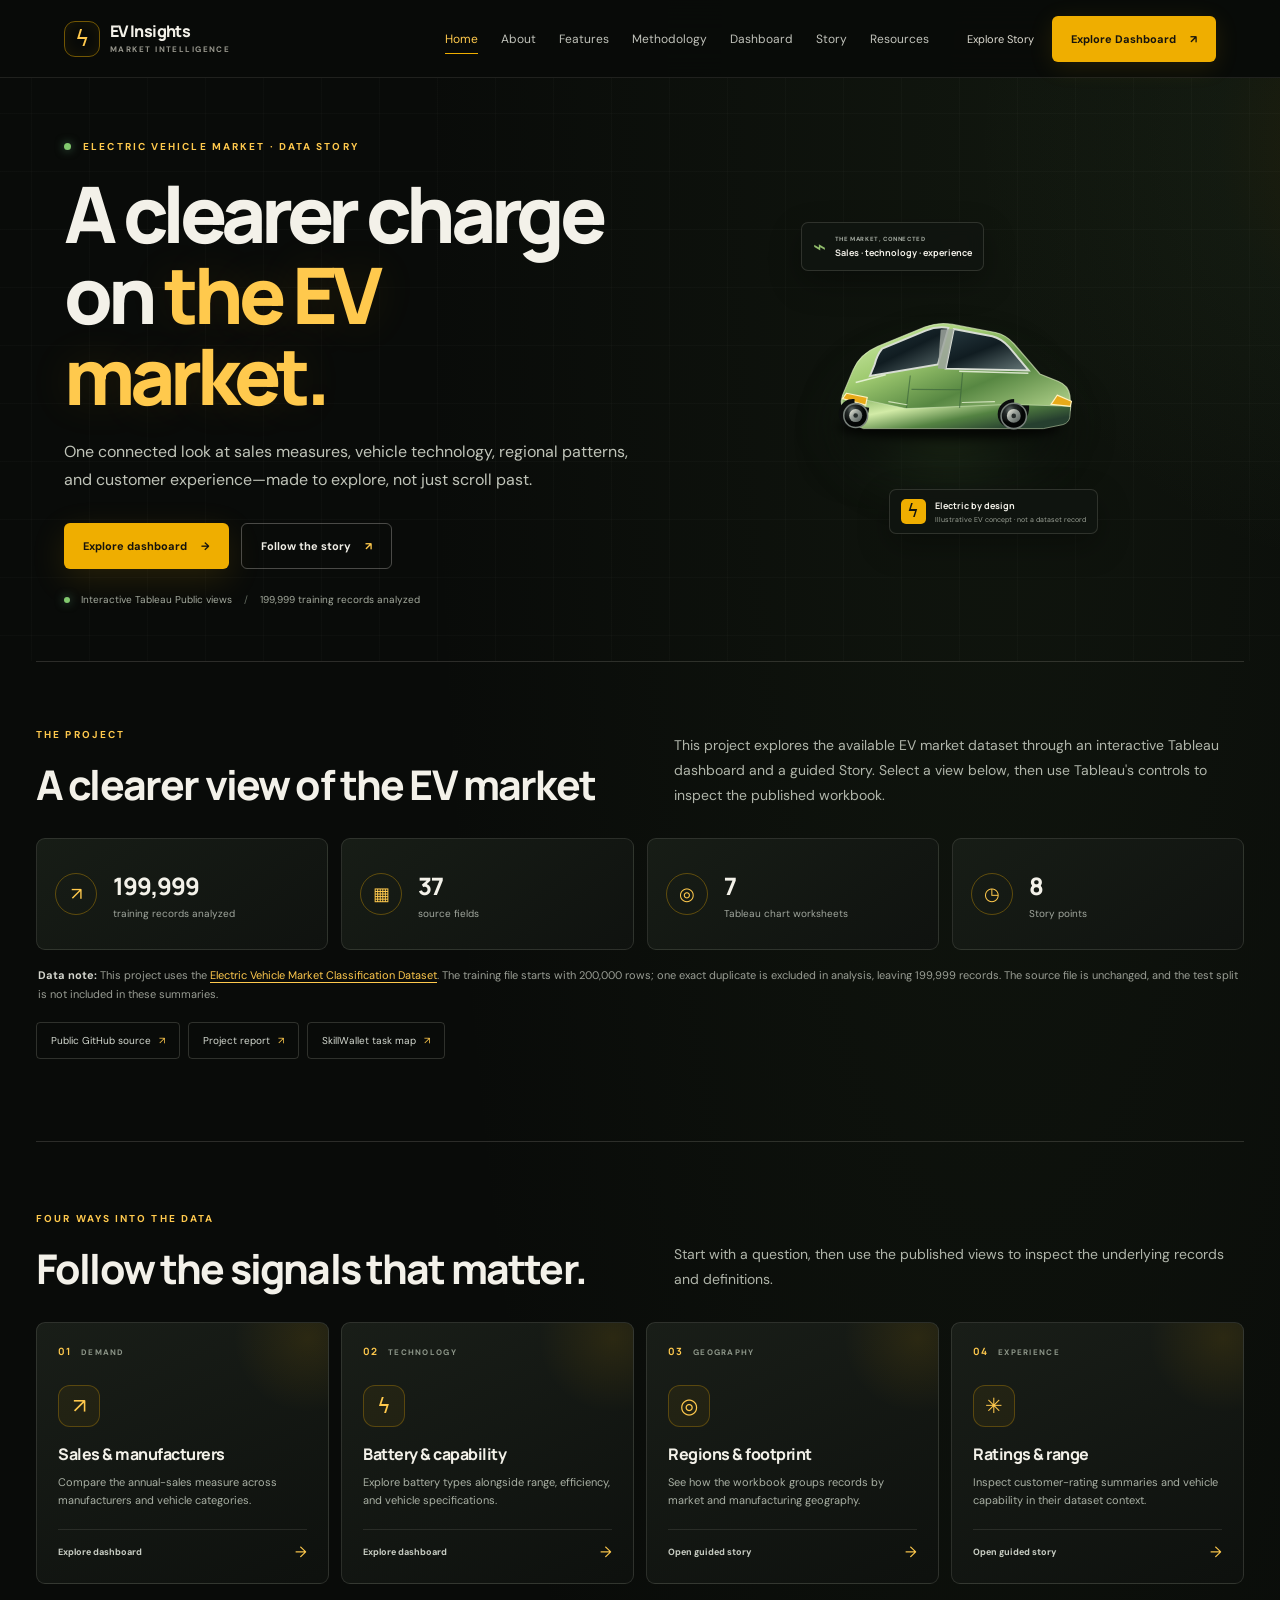
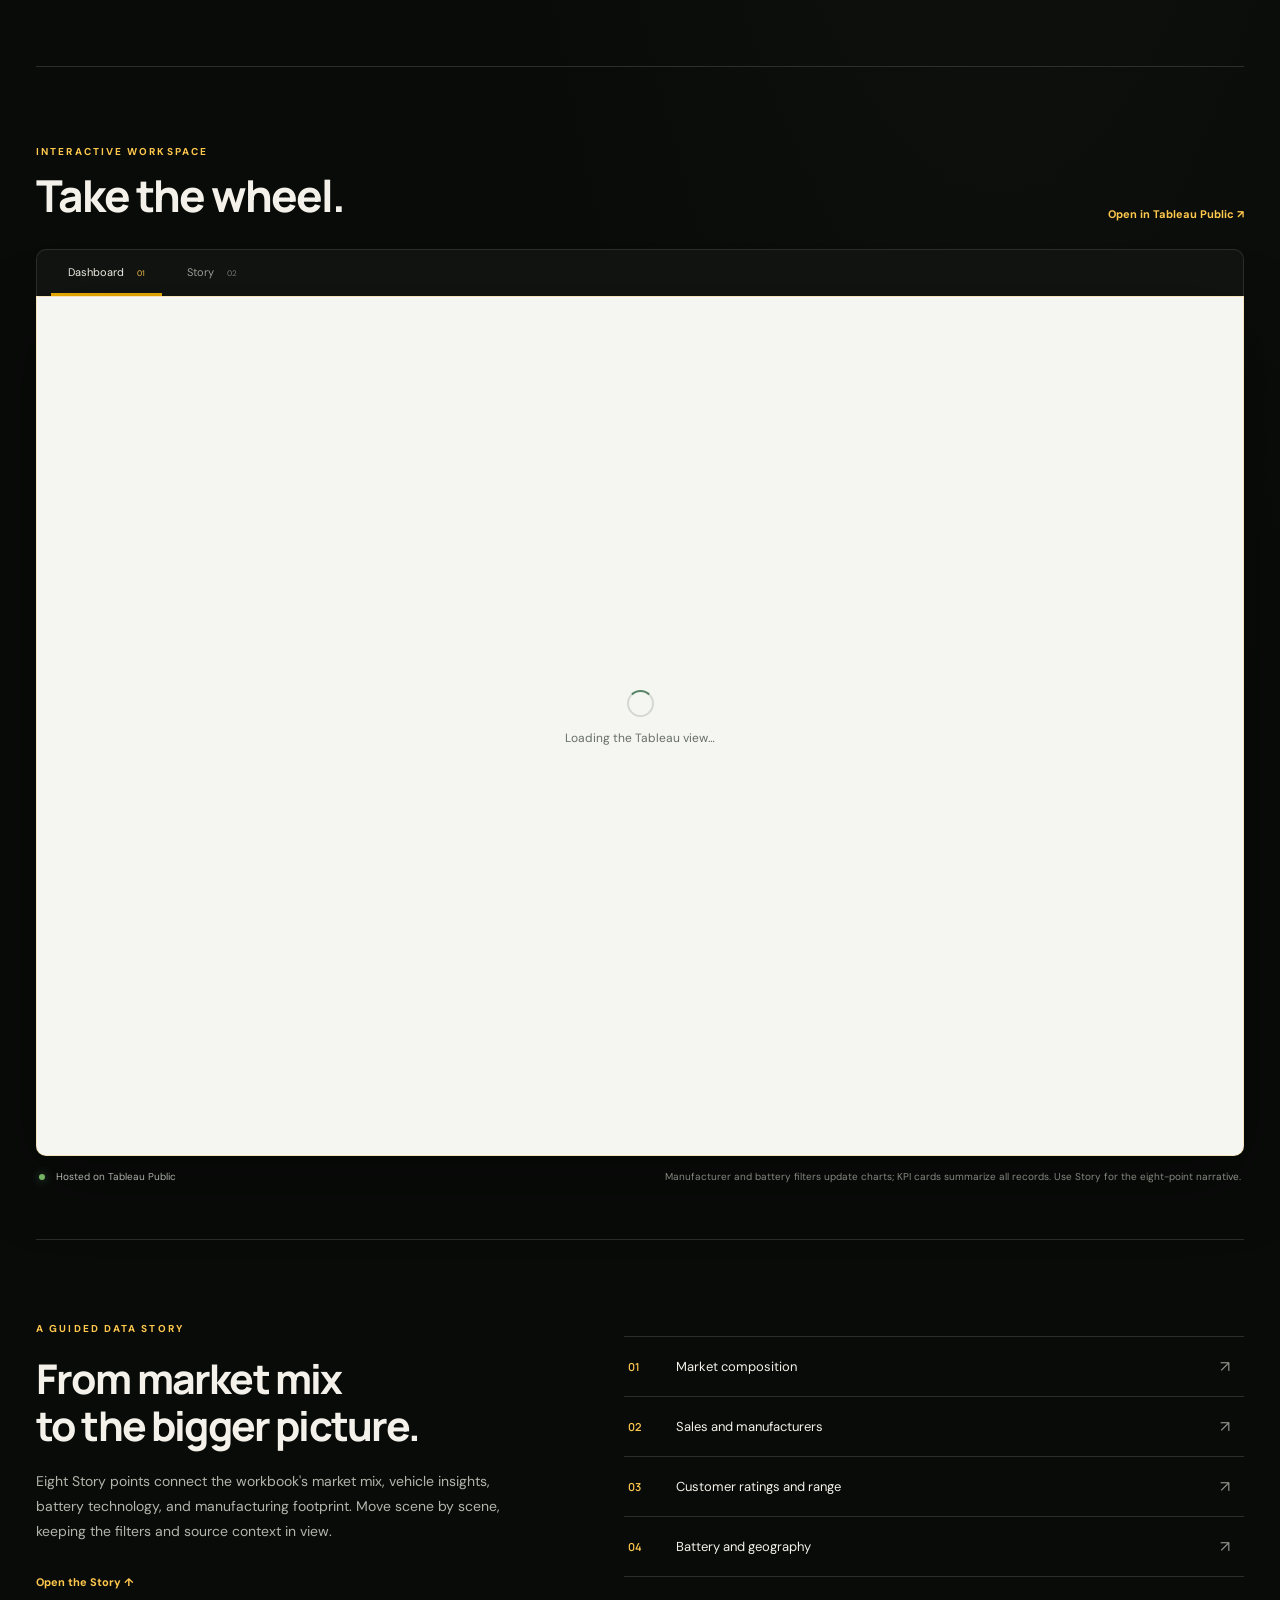
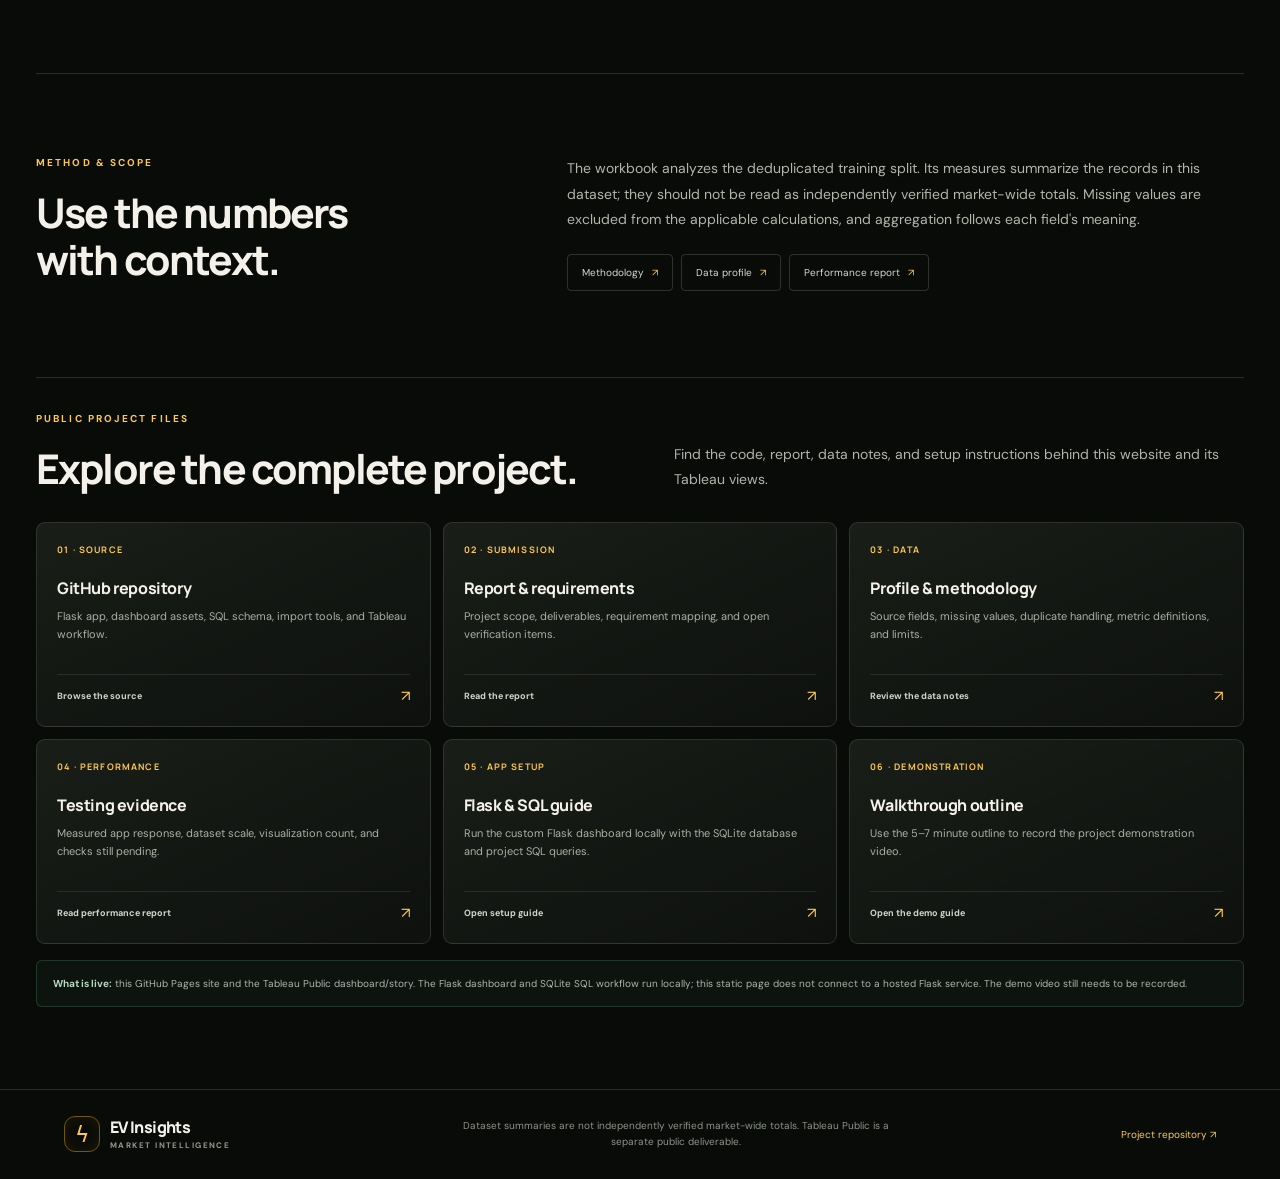
==== commit c24f6214: "Use local SQLite SQL workflow for project" ====
--- a/docs/site/index.html
+++ b/docs/site/index.html
@@ -12,7 +12,7 @@
     <link rel="preconnect" href="https://public.tableau.com">
     <link rel="stylesheet" href="style.css?v=20261018-1">
     <script type="module" src="https://public.tableau.com/javascripts/api/tableau.embedding.3.latest.min.js"></script>
-    <script defer src="app.js?v=20261018-1"></script>
+    <script defer src="app.js?v=20261019-tableau-1"></script>
   </head>
   <body>
     <div class="scroll-progress" aria-hidden="true"><span id="scroll-progress-bar"></span></div>
@@ -136,7 +136,7 @@
       <section class="workspace section-shell" id="workspace">
         <div class="section-heading workspace-heading">
           <div><p class="eyebrow">INTERACTIVE WORKSPACE</p><h2>Take the wheel.</h2></div>
-          <a class="text-link" href="https://public.tableau.com/app/profile/man.mohan.singh3746/viz/EV_Market_Performance_Overlap_Fixed_2026-10-18/Dashboard1" target="_blank" rel="noopener noreferrer">Open in Tableau Public <span aria-hidden="true">↗</span></a>
+          <a class="text-link" href="https://public.tableau.com/app/profile/man.mohan.singh3746/viz/EV_Market_Performance_Rating_Corrected/Dashboard1" target="_blank" rel="noopener noreferrer">Open in Tableau Public <span aria-hidden="true">↗</span></a>
         </div>
         <div class="view-switch" role="tablist" aria-label="Choose a Tableau view">
           <button class="view-tab is-active" id="dashboard-tab" type="button" role="tab" aria-selected="true" aria-controls="tableau-frame" data-view="dashboard">Dashboard <span>01</span></button>
@@ -147,7 +147,7 @@
           <div class="viz-error" id="viz-error" hidden>
             <strong>The Tableau view did not load here.</strong>
             <p>Open it directly on Tableau Public, or check your internet connection and try again.</p>
-            <a class="button button-primary" id="direct-view-link" href="https://public.tableau.com/app/profile/man.mohan.singh3746/viz/EV_Market_Performance_Overlap_Fixed_2026-10-18/Dashboard1" target="_blank" rel="noopener noreferrer">Open Tableau Public <span aria-hidden="true">↗</span></a>
+            <a class="button button-primary" id="direct-view-link" href="https://public.tableau.com/app/profile/man.mohan.singh3746/viz/EV_Market_Performance_Rating_Corrected/Dashboard1" target="_blank" rel="noopener noreferrer">Open Tableau Public <span aria-hidden="true">↗</span></a>
           </div>
           <div id="viz-host" class="viz-host"></div>
         </div>
@@ -188,13 +188,13 @@
             <span class="resource-label">04 · PERFORMANCE</span><h3>Testing evidence</h3><p>Measured app response, dataset scale, visualization count, and checks still pending.</p><span class="resource-action">Read performance report <b aria-hidden="true">↗</b></span>
           </a>
           <a class="resource-card" href="https://github.com/manmohansingh9562579-spec/ev-market-performance-insights/blob/main/docs/hosted_backend.md" target="_blank" rel="noopener noreferrer">
-            <span class="resource-label">05 · APP SETUP</span><h3>Flask &amp; database guide</h3><p>Run the custom Flask dashboard locally and follow the separate hosting and database setup.</p><span class="resource-action">Open setup guide <b aria-hidden="true">↗</b></span>
+            <span class="resource-label">05 · APP SETUP</span><h3>Flask &amp; SQL guide</h3><p>Run the custom Flask dashboard locally with the SQLite database and project SQL queries.</p><span class="resource-action">Open setup guide <b aria-hidden="true">↗</b></span>
           </a>
           <a class="resource-card" href="https://github.com/manmohansingh9562579-spec/ev-market-performance-insights/blob/main/docs/demo_outline.md" target="_blank" rel="noopener noreferrer">
             <span class="resource-label">06 · DEMONSTRATION</span><h3>Walkthrough outline</h3><p>Use the 5–7 minute outline to record the project demonstration video.</p><span class="resource-action">Open the demo guide <b aria-hidden="true">↗</b></span>
           </a>
         </div>
-        <p class="deployment-note"><strong>What is live:</strong> this GitHub Pages site and the Tableau Public dashboard/story. The Flask app and MySQL workflow are separate repository deliverables; no hosted Flask service is connected to this page yet, MySQL connectivity is unverified, and the demo video still needs to be recorded.</p>
+        <p class="deployment-note"><strong>What is live:</strong> this GitHub Pages site and the Tableau Public dashboard/story. The Flask dashboard and SQLite SQL workflow run locally; this static page does not connect to a hosted Flask service. The demo video still needs to be recorded.</p>
       </section>
     </main>
 
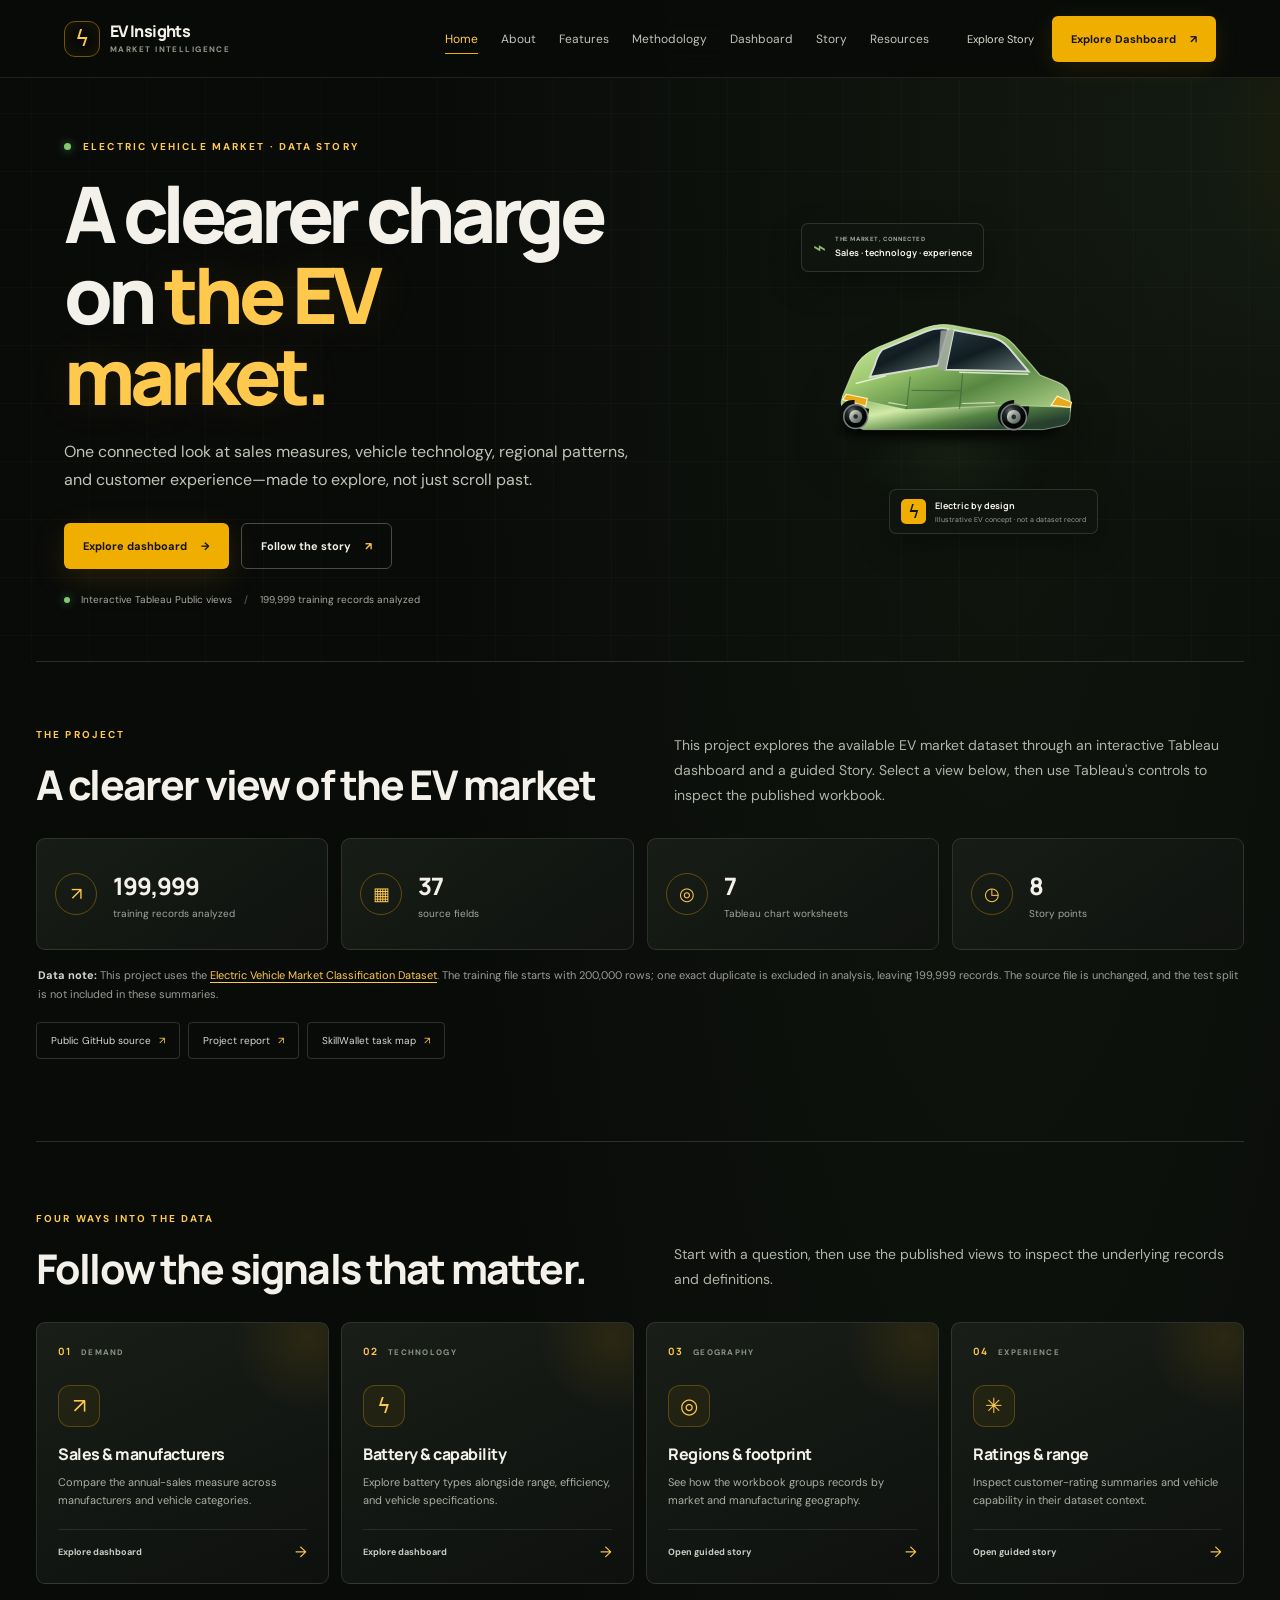
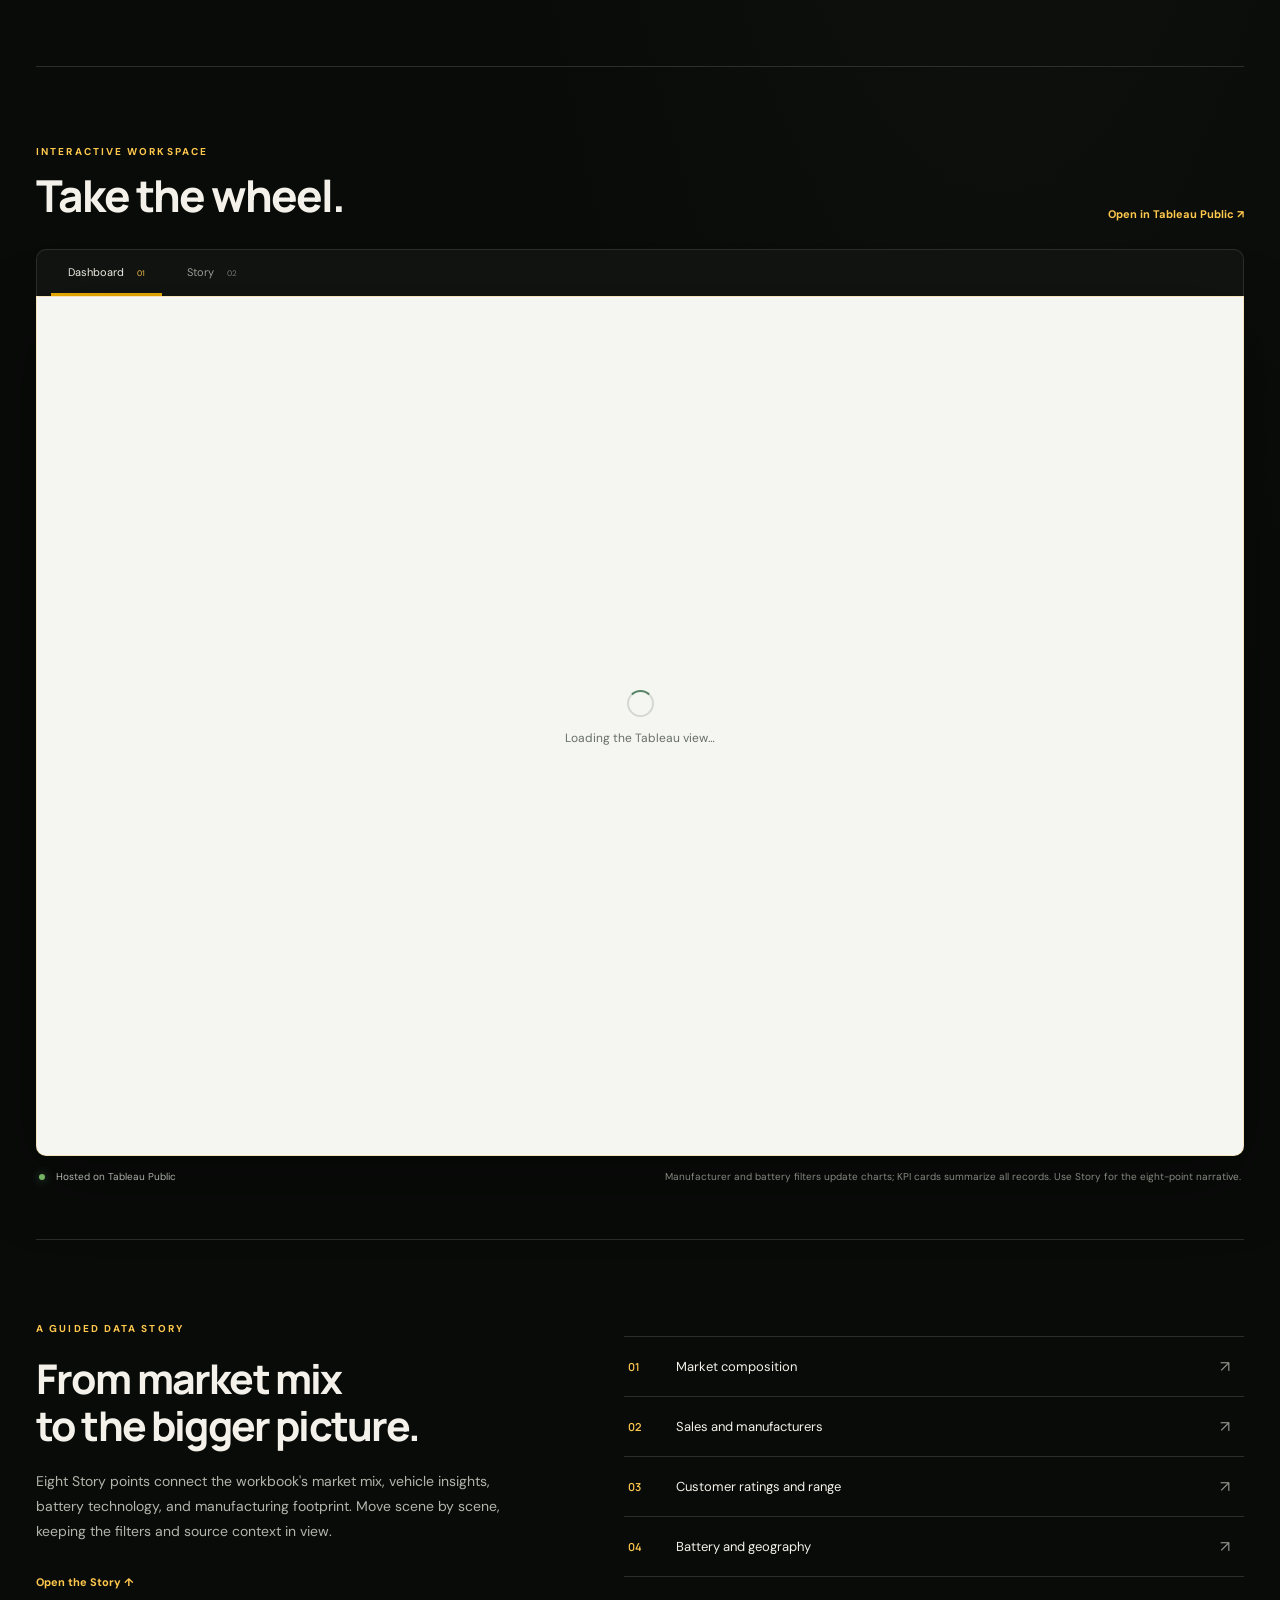
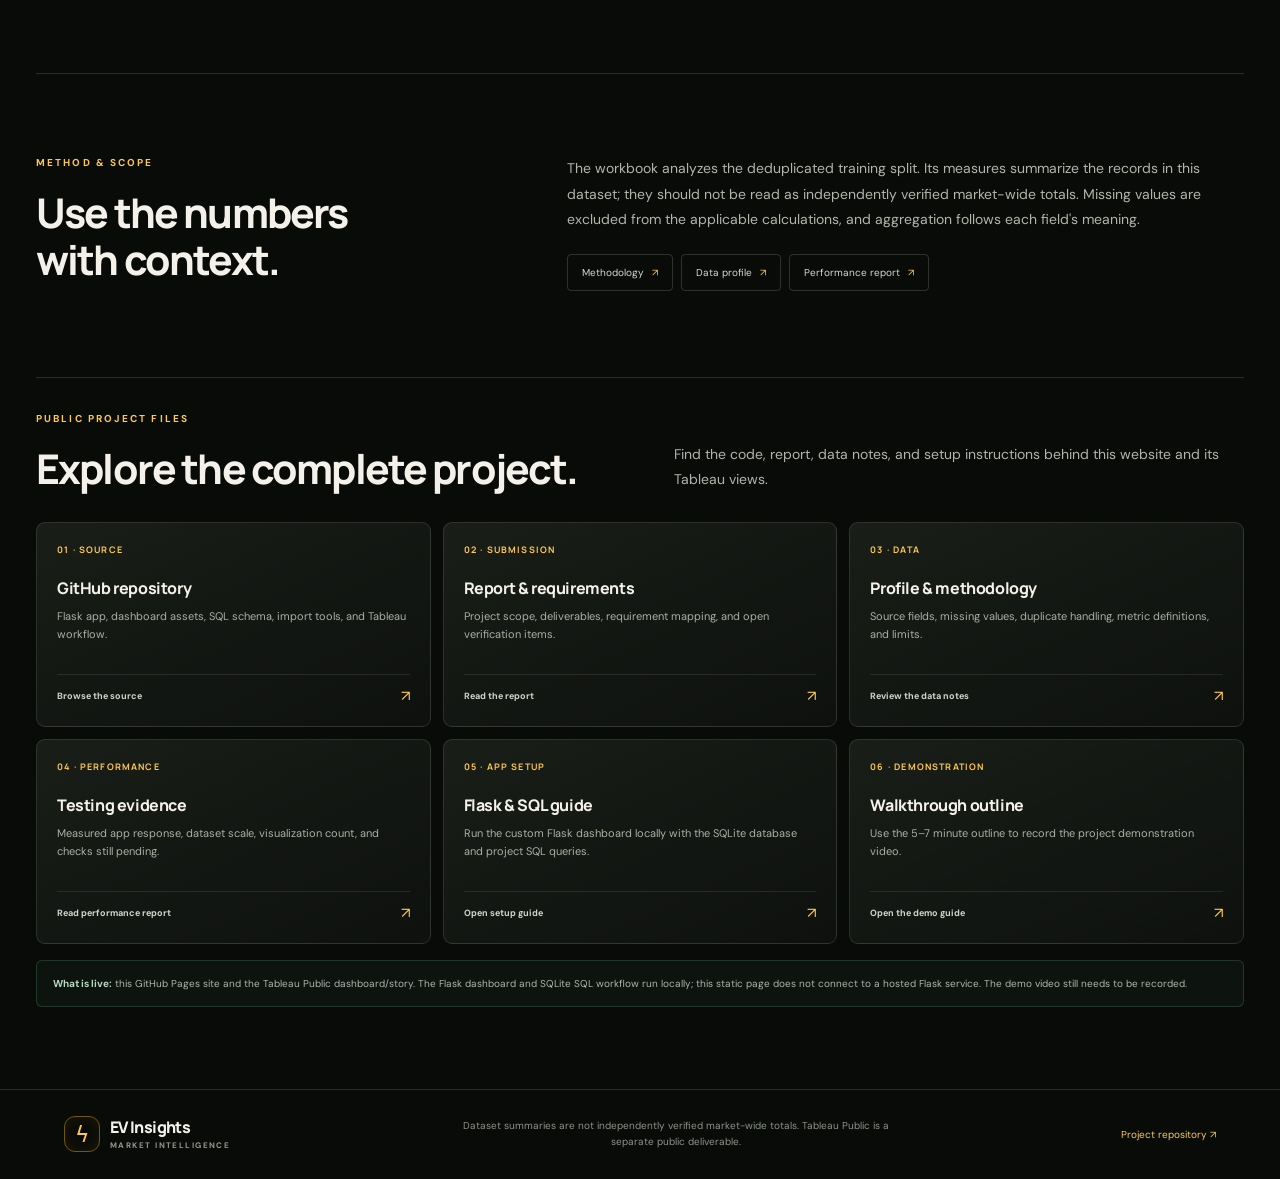
==== commit dd50601f: "Align EV landing page and add motion" ====
--- a/docs/site/index.html
+++ b/docs/site/index.html
@@ -10,9 +10,9 @@
     <meta property="og:type" content="website">
     <title>EV Insights | Market Performance</title>
     <link rel="preconnect" href="https://public.tableau.com">
-    <link rel="stylesheet" href="style.css?v=20261018-1">
+    <link rel="stylesheet" href="style.css?v=20261019-motion-1">
     <script type="module" src="https://public.tableau.com/javascripts/api/tableau.embedding.3.latest.min.js"></script>
-    <script defer src="app.js?v=20261019-tableau-1"></script>
+    <script defer src="app.js?v=20261019-motion-1"></script>
   </head>
   <body>
     <div class="scroll-progress" aria-hidden="true"><span id="scroll-progress-bar"></span></div>
--- a/docs/site/style.css
+++ b/docs/site/style.css
@@ -425,3 +425,41 @@
   .resource-card h3 { margin-top: 17px; }
   .deployment-note { padding: 12px; font-size: 9px; }
 }
+
+@media (prefers-reduced-motion: no-preference) {
+  .hero-copy { animation: hero-copy-enter .72s cubic-bezier(.2,.7,.2,1) both; }
+  .hero-car { animation: hero-art-enter .9s .08s cubic-bezier(.2,.7,.2,1) both; }
+  .battery-chip { animation: float-chip 5.8s 1s ease-in-out infinite; }
+  .car-caption { animation: float-chip 6.4s 1.3s ease-in-out infinite; }
+  .hero::before { animation: hero-glow 8s ease-in-out infinite alternate; }
+  .live-dot { animation: status-pulse 2.4s ease-in-out infinite; }
+}
+
+.motion-ready .motion-reveal {
+  opacity: 0;
+  transform: translateY(18px);
+  transition: opacity .55s ease, transform .55s cubic-bezier(.2,.7,.2,1);
+  transition-delay: var(--motion-delay, 0ms);
+}
+.motion-ready .motion-reveal.is-visible { opacity: 1; transform: translateY(0); }
+
+@keyframes hero-copy-enter {
+  from { opacity: 0; transform: translateY(20px); }
+  to { opacity: 1; transform: translateY(0); }
+}
+@keyframes hero-art-enter {
+  from { opacity: 0; transform: translateX(28px) scale(.985); }
+  to { opacity: 1; transform: translateX(0) scale(1); }
+}
+@keyframes float-chip {
+  0%, 100% { transform: translateY(0); }
+  50% { transform: translateY(-7px); }
+}
+@keyframes hero-glow {
+  from { opacity: .72; transform: scale(.96); }
+  to { opacity: 1; transform: scale(1.04); }
+}
+@keyframes status-pulse {
+  0%, 100% { box-shadow: 0 0 0 0 rgba(107,181,131,.22); }
+  50% { box-shadow: 0 0 0 5px rgba(107,181,131,0); }
+}
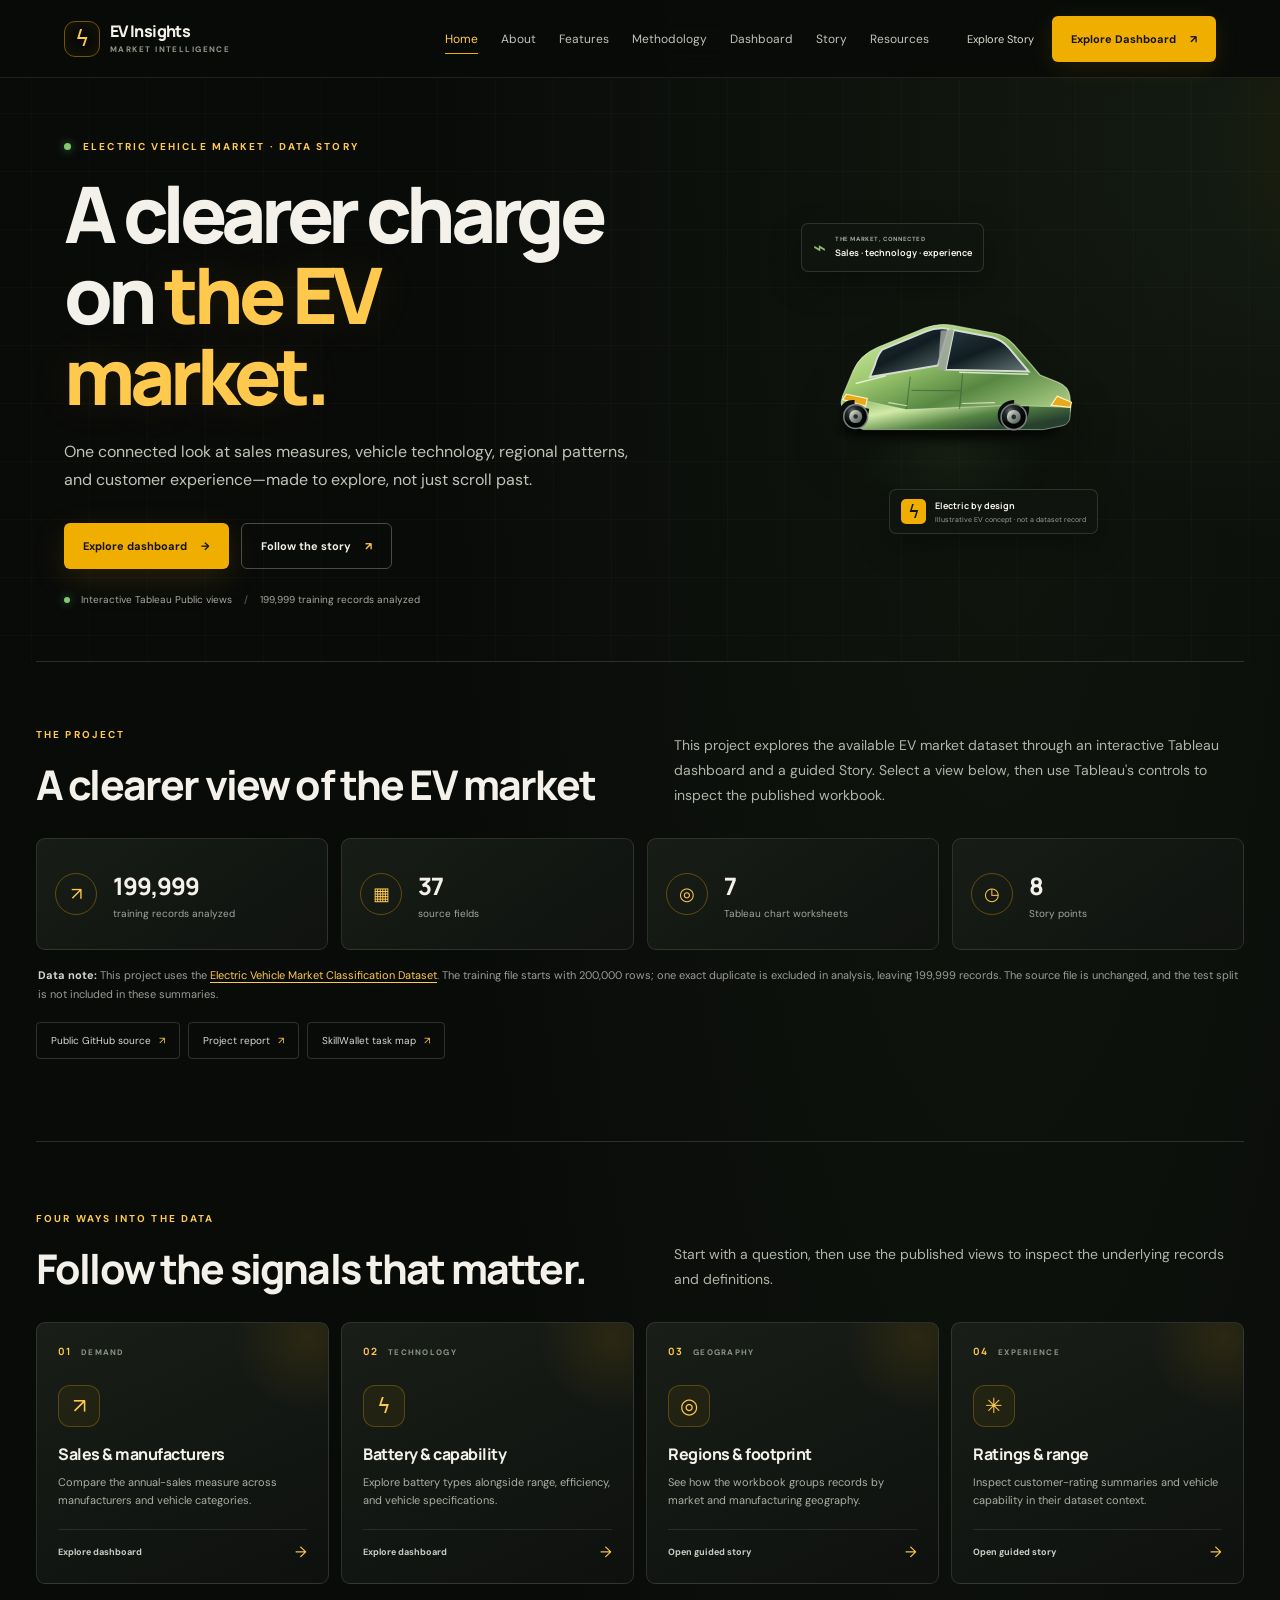
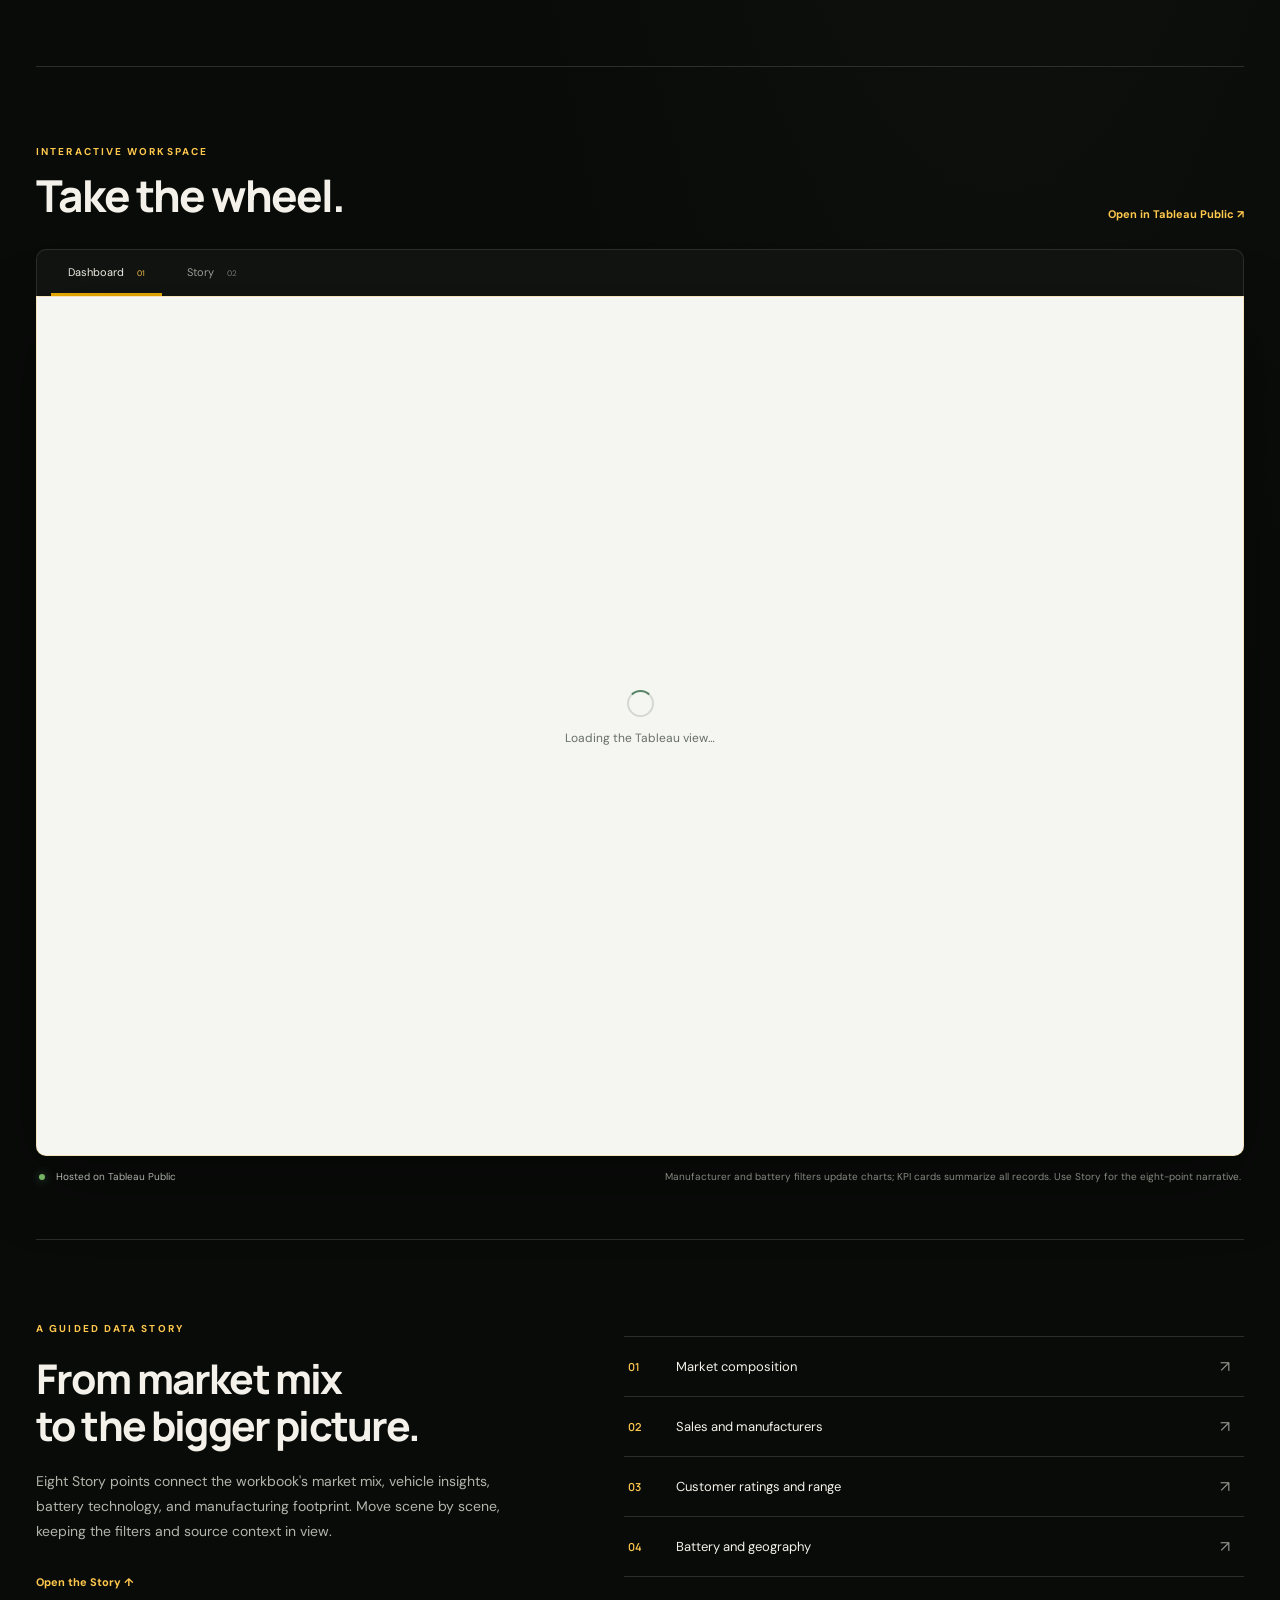
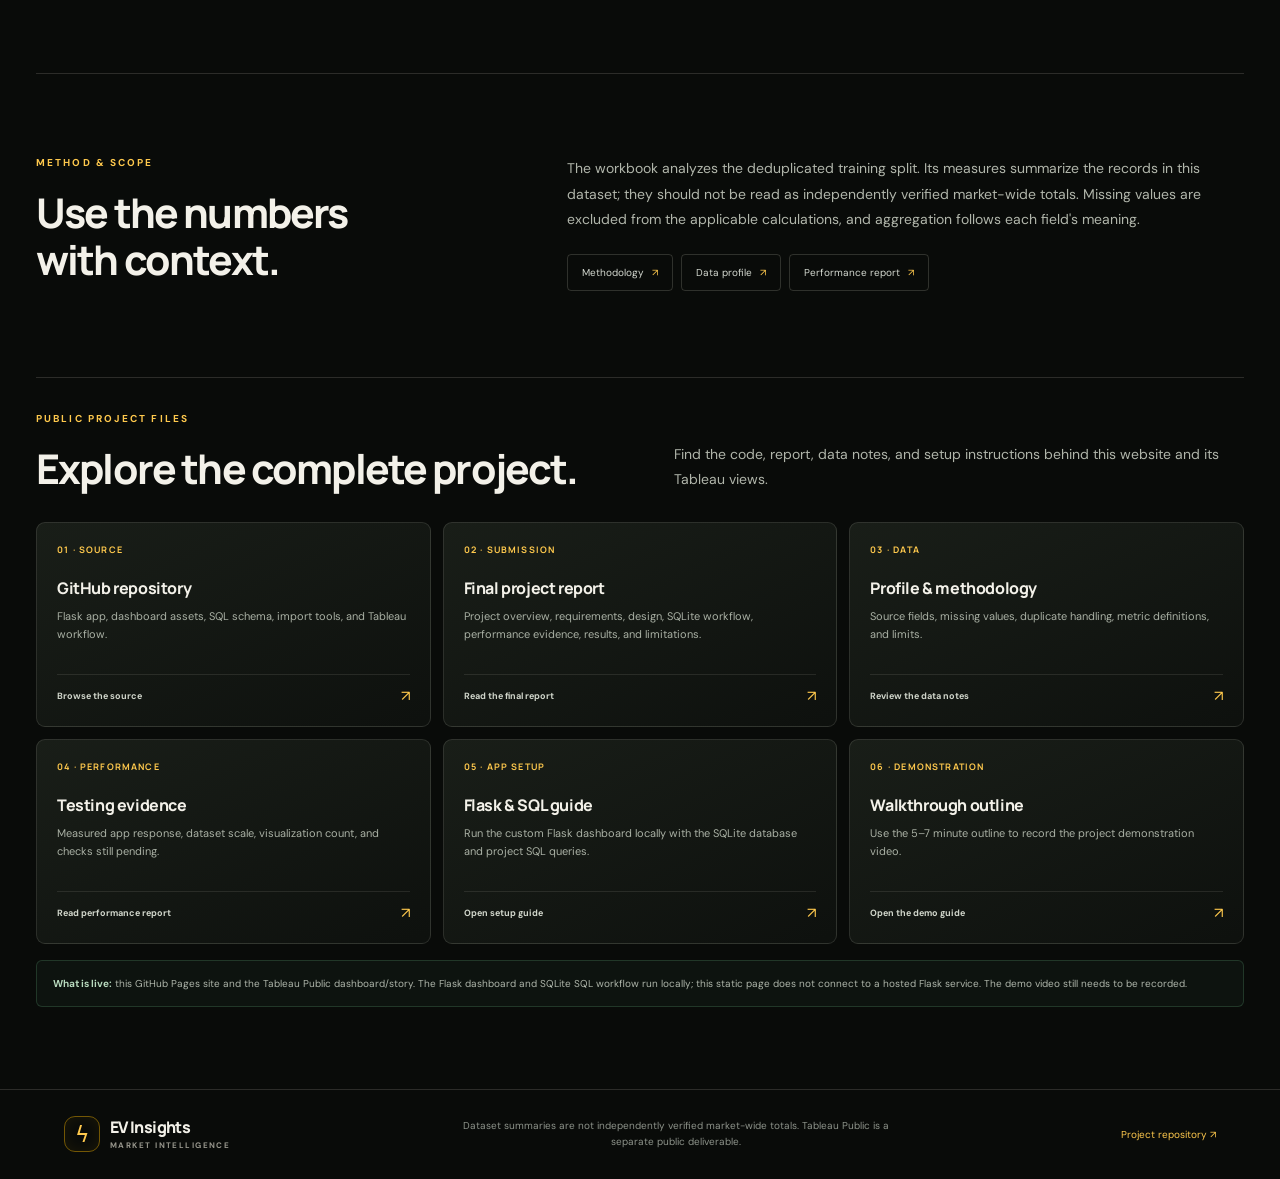
==== commit e660db83: "Add final project report and site link" ====
--- a/docs/site/index.html
+++ b/docs/site/index.html
@@ -178,8 +178,8 @@
           <a class="resource-card" href="https://github.com/manmohansingh9562579-spec/ev-market-performance-insights" target="_blank" rel="noopener noreferrer">
             <span class="resource-label">01 · SOURCE</span><h3>GitHub repository</h3><p>Flask app, dashboard assets, SQL schema, import tools, and Tableau workflow.</p><span class="resource-action">Browse the source <b aria-hidden="true">↗</b></span>
           </a>
-          <a class="resource-card" href="https://github.com/manmohansingh9562579-spec/ev-market-performance-insights/blob/main/docs/project_report.md" target="_blank" rel="noopener noreferrer">
-            <span class="resource-label">02 · SUBMISSION</span><h3>Report &amp; requirements</h3><p>Project scope, deliverables, requirement mapping, and open verification items.</p><span class="resource-action">Read the report <b aria-hidden="true">↗</b></span>
+          <a class="resource-card" href="https://github.com/manmohansingh9562579-spec/ev-market-performance-insights/blob/main/docs/EV_Market_Performance_Final_Report.md" target="_blank" rel="noopener noreferrer">
+            <span class="resource-label">02 · SUBMISSION</span><h3>Final project report</h3><p>Project overview, requirements, design, SQLite workflow, performance evidence, results, and limitations.</p><span class="resource-action">Read the final report <b aria-hidden="true">↗</b></span>
           </a>
           <a class="resource-card" href="https://github.com/manmohansingh9562579-spec/ev-market-performance-insights/blob/main/docs/data_profile.md" target="_blank" rel="noopener noreferrer">
             <span class="resource-label">03 · DATA</span><h3>Profile &amp; methodology</h3><p>Source fields, missing values, duplicate handling, metric definitions, and limits.</p><span class="resource-action">Review the data notes <b aria-hidden="true">↗</b></span>
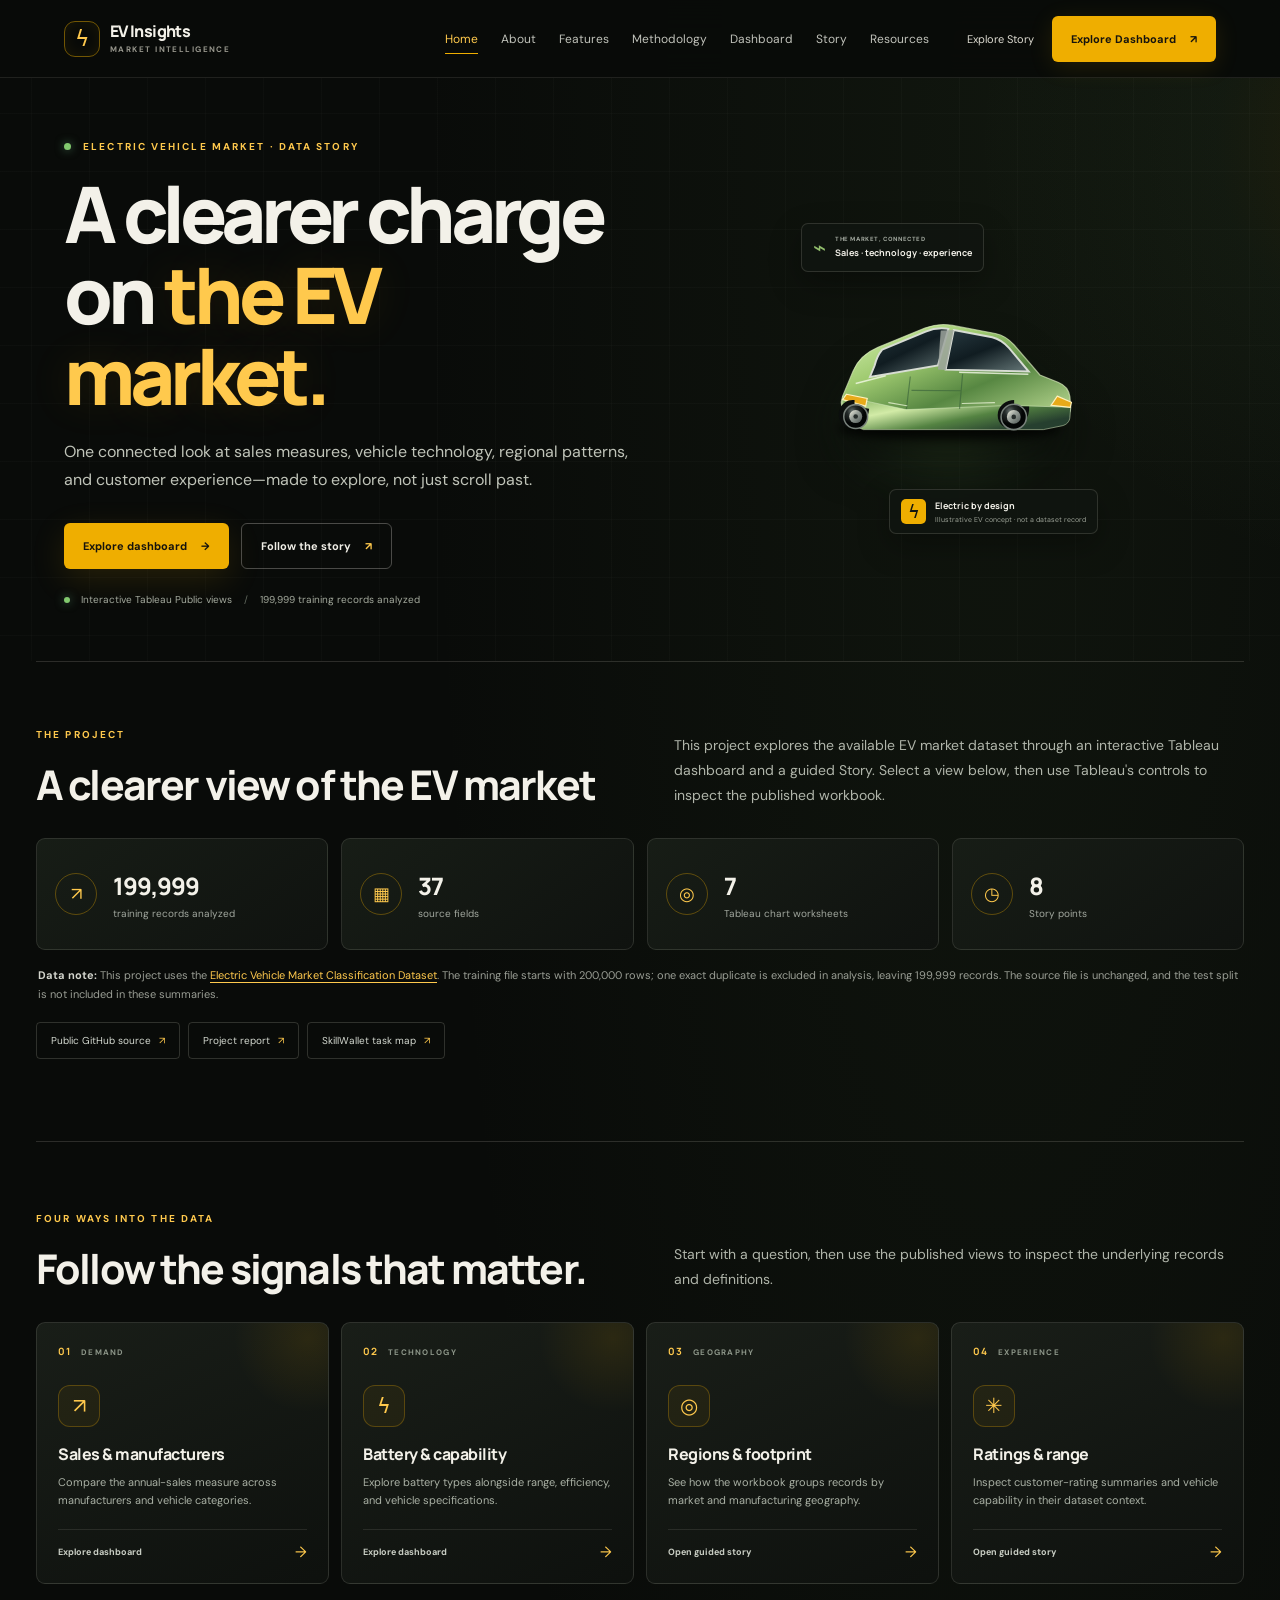
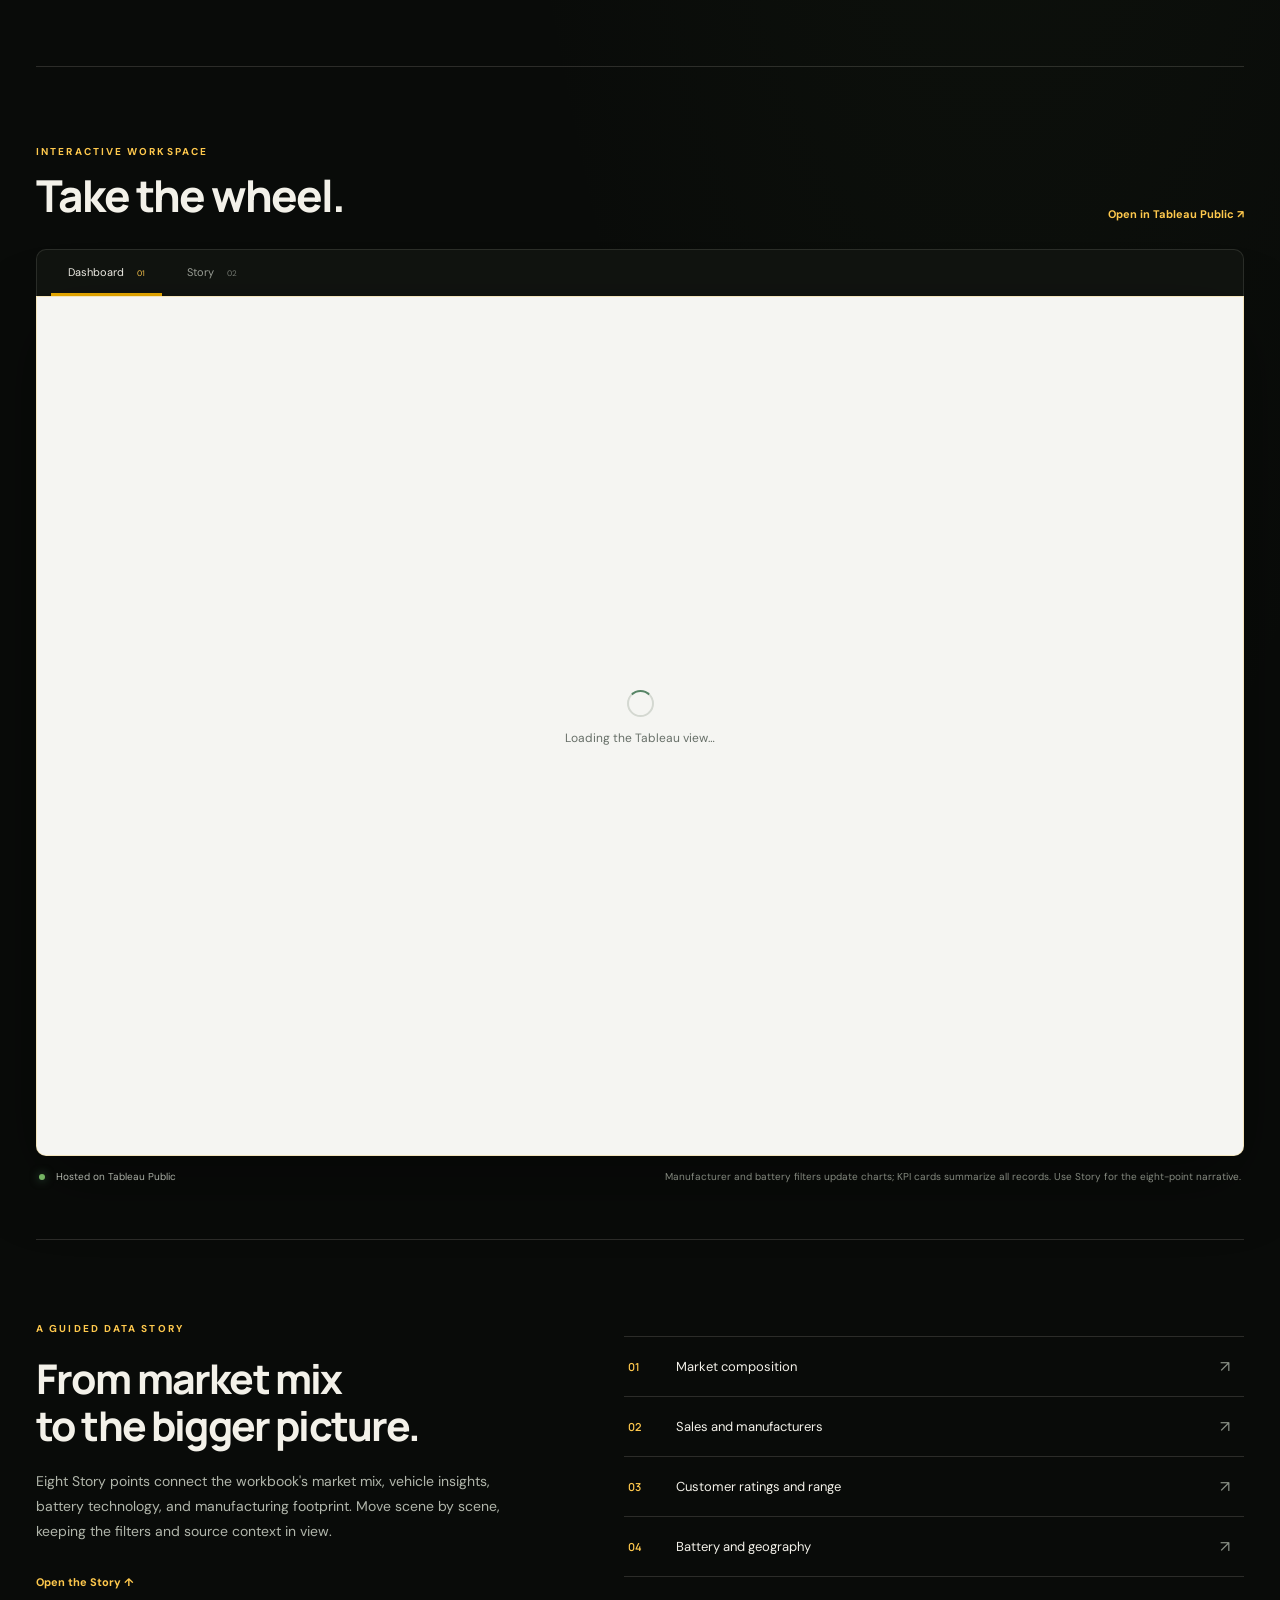
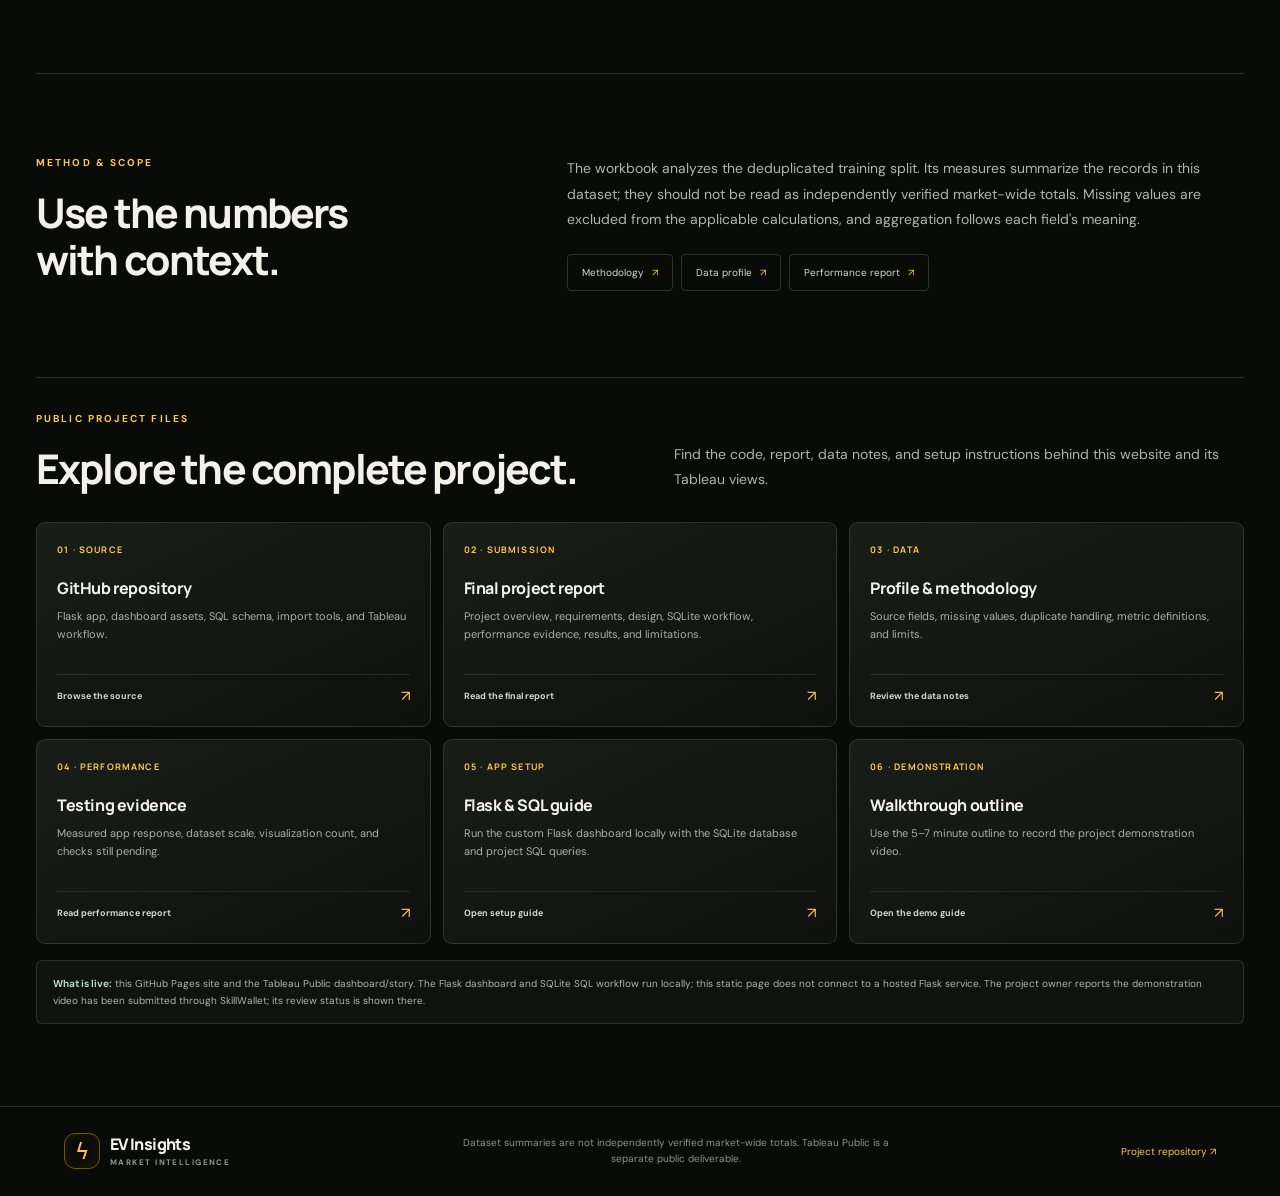
==== commit e03df877: "Update demo video note on project site" ====
--- a/docs/site/index.html
+++ b/docs/site/index.html
@@ -1,204 +1,205 @@
-<!doctype html>
-<html lang="en">
-  <head>
-    <meta charset="utf-8">
-    <meta name="viewport" content="width=device-width, initial-scale=1">
-    <meta name="theme-color" content="#0b0d0b">
-    <meta name="description" content="Explore EV market performance through an interactive Tableau dashboard, an eight-point data story, and clear methodology notes.">
-    <meta property="og:title" content="EV Insights — Electric Vehicle Market Performance">
-    <meta property="og:description" content="A connected view of EV sales measures, vehicle technology, regional patterns, and customer experience.">
-    <meta property="og:type" content="website">
-    <title>EV Insights | Market Performance</title>
-    <link rel="preconnect" href="https://public.tableau.com">
-    <link rel="stylesheet" href="style.css?v=20261019-motion-1">
-    <script type="module" src="https://public.tableau.com/javascripts/api/tableau.embedding.3.latest.min.js"></script>
-    <script defer src="app.js?v=20261019-motion-1"></script>
-  </head>
-  <body>
-    <div class="scroll-progress" aria-hidden="true"><span id="scroll-progress-bar"></span></div>
-    <a class="skip-link" href="#main">Skip to content</a>
-    <header class="topbar">
-      <a class="brand" href="#top" aria-label="EV Market home">
-        <span class="brand-mark" aria-hidden="true">ϟ</span>
-        <span class="brand-copy"><strong>EV Insights</strong><small>MARKET INTELLIGENCE</small></span>
-      </a>
-      <button class="menu-toggle" id="menu-toggle" type="button" aria-label="Open navigation" aria-expanded="false">☰</button>
-      <nav class="nav" id="main-nav" aria-label="Main navigation">
-        <a href="#top">Home</a>
-        <a href="#overview">About</a>
-        <a href="#features">Features</a>
-        <a href="#method">Methodology</a>
-        <a href="#workspace">Dashboard</a>
-        <a href="#story">Story</a>
-        <a href="#resources">Resources</a>
-      </nav>
-      <div class="header-actions"><a class="header-story" href="#story">Explore Story</a><a class="header-cta" href="#workspace">Explore Dashboard <span aria-hidden="true">↗</span></a></div>
-    </header>
-
-    <main id="main">
-      <section class="hero" id="top">
-        <div class="hero-copy">
-          <p class="eyebrow"><span class="live-dot"></span> ELECTRIC VEHICLE MARKET · DATA STORY</p>
-          <h1>A clearer charge<br>on <span>the EV market.</span></h1>
-          <p class="hero-lede">One connected look at sales measures, vehicle technology, regional patterns, and customer experience—made to explore, not just scroll past.</p>
-          <div class="hero-actions">
-            <a class="button button-primary" href="#workspace">Explore dashboard <span aria-hidden="true">→</span></a>
-            <a class="button button-quiet" href="#story">Follow the story <span aria-hidden="true">↗</span></a>
-          </div>
-          <p class="hero-note"><span class="live-dot"></span> Interactive Tableau Public views <span class="hero-note-divider">/</span> 199,999 training records analyzed</p>
-        </div>
-        <div class="hero-car" role="img" aria-label="Dimensional green electric crossover illustration">
-          <div class="car-glow"></div>
-          <svg viewBox="0 0 780 410" aria-hidden="true">
-            <defs>
-              <linearGradient id="siteBodyTop" x1="0" y1="0" x2="1" y2="1"><stop stop-color="#d9f3b4"/><stop offset=".34" stop-color="#9fca70"/><stop offset=".62" stop-color="#578742"/><stop offset="1" stop-color="#c4e19a"/></linearGradient>
-              <linearGradient id="siteBodySide" x1="0" y1="0" x2=".95" y2=".7"><stop stop-color="#78a856"/><stop offset=".38" stop-color="#d2eba7"/><stop offset=".7" stop-color="#548342"/><stop offset="1" stop-color="#263f2f"/></linearGradient>
-              <linearGradient id="siteGlass" x1="0" y1="0" x2=".8" y2="1"><stop stop-color="#273940"/><stop offset=".52" stop-color="#101c21"/><stop offset="1" stop-color="#58696a"/></linearGradient>
-              <radialGradient id="siteWheel" cx=".35" cy=".27"><stop stop-color="#65706d"/><stop offset=".42" stop-color="#242a29"/><stop offset=".8" stop-color="#111514"/><stop offset="1" stop-color="#030505"/></radialGradient>
-              <linearGradient id="siteRim" x1="0" y1="0" x2="1" y2="1"><stop stop-color="#faf8e9"/><stop offset=".4" stop-color="#9ca39c"/><stop offset="1" stop-color="#4c5553"/></linearGradient>
-              <filter id="siteCarShadow" x="-.2" y="-.3" width="1.4" height="1.8"><feGaussianBlur stdDeviation="12"/></filter>
-            </defs>
-            <ellipse cx="394" cy="347" rx="289" ry="29" fill="#000" opacity=".75" filter="url(#siteCarShadow)"/>
-            <path d="m116 263 27-65c12-28 32-48 65-62l122-50c23-9 46-12 72-7l111 21c20 4 36 15 49 30l67 78 47 19c18 7 29 21 31 38l2 26c1 12-7 21-20 24l-48 9H170l-43-17c-14-6-18-25-11-44Z" fill="url(#siteBodyTop)" stroke="#e2f1c5" stroke-opacity=".65" stroke-width="3"/>
-            <path d="m116 263 165 35 272-11 156 5-2 26c-1 11-8 19-20 22l-49 10H170l-43-17c-14-6-18-25-11-44Z" fill="url(#siteBodySide)" stroke="#d5e8bf" stroke-opacity=".7" stroke-width="2"/>
-            <path d="m219 142 113-47c19-8 40-10 59-7l-27 95-177 30 12-29c4-17 10-30 20-42Z" fill="url(#siteGlass)" stroke="#d8ddd4" stroke-width="5"/>
-            <path d="m405 91 100 19c17 4 31 14 44 28l51 61-216-5 21-103Z" fill="url(#siteGlass)" stroke="#d8ddd4" stroke-width="5"/>
-            <path d="m371 92 34-1-21 104-20-1 7-102Z" fill="#9ea59e" opacity=".85"/>
-            <path d="m150 230 78-20m191-9 180 5" fill="none" stroke="#f4f9e8" stroke-opacity=".8" stroke-width="4"/>
-            <path d="m292 212-10 84m146-91-8 91m-125-48 128 1" fill="none" stroke="#385f39" stroke-opacity=".62" stroke-width="3"/>
-            <path d="m126 258 54 11-4 20-60-17 10-14Zm548 5 37 16-3 13-50-5 16-24Z" fill="#e8aa19" stroke="#fff2bd" stroke-width="3"/>
-            <path d="m147 289 38 7c-2 30-23 52-49 49-24-3-37-27-27-50 7-16 22-24 38-22Zm415 0 39 1c2 29-16 54-42 57-26 3-44-18-39-43 4-18 21-30 42-31Z" fill="#0b0e0d"/>
-            <ellipse cx="150" cy="316" rx="31" ry="31" fill="url(#siteWheel)" stroke="#78817b" stroke-width="4"/><ellipse cx="150" cy="316" rx="17" ry="17" fill="url(#siteRim)"/><circle cx="150" cy="316" r="6" fill="#262d2b"/>
-            <ellipse cx="561" cy="317" rx="33" ry="33" fill="url(#siteWheel)" stroke="#78817b" stroke-width="4"/><ellipse cx="561" cy="317" rx="18" ry="18" fill="url(#siteRim)"/><circle cx="561" cy="317" r="6" fill="#262d2b"/>
-            <path d="m236 280 47 8m144-6 84-2" stroke="#e6f1d2" stroke-opacity=".8" stroke-width="3" stroke-linecap="round"/>
-          </svg>
-          <div class="car-caption"><span class="car-mark">ϟ</span><span><strong>Electric by design</strong><small>Illustrative EV concept · not a dataset record</small></span></div>
-          <div class="battery-chip" aria-label="Project focus"><span class="battery-icon">⌁</span><span><small>THE MARKET, CONNECTED</small><strong>Sales · technology · experience</strong></span></div>
-        </div>
-      </section>
-
-      <section class="overview section-shell" id="overview">
-        <div class="section-heading">
-          <div><p class="eyebrow">THE PROJECT</p><h2>A clearer view of the EV market</h2></div>
-          <p>This project explores the available EV market dataset through an interactive Tableau dashboard and a guided Story. Select a view below, then use Tableau's controls to inspect the published workbook.</p>
-        </div>
-        <div class="fact-row" id="project-facts">
-          <article class="fact-card"><span class="fact-icon">↗</span><div><strong>199,999</strong><span>training records analyzed</span></div></article>
-          <article class="fact-card"><span class="fact-icon">▦</span><div><strong>37</strong><span>source fields</span></div></article>
-          <article class="fact-card"><span class="fact-icon">◎</span><div><strong>7</strong><span>Tableau chart worksheets</span></div></article>
-          <article class="fact-card"><span class="fact-icon">◷</span><div><strong>8</strong><span>Story points</span></div></article>
-        </div>
-        <p class="data-note"><strong>Data note:</strong> This project uses the <a href="https://www.kaggle.com/datasets/tharishreddy22/electric-vehicle-market-classification-dataset" target="_blank" rel="noopener noreferrer">Electric Vehicle Market Classification Dataset</a>. The training file starts with 200,000 rows; one exact duplicate is excluded in analysis, leaving 199,999 records. The source file is unchanged, and the test split is not included in these summaries.</p>
-        <div class="method-links project-links" aria-label="Project links">
-          <a href="https://github.com/manmohansingh9562579-spec/ev-market-performance-insights" target="_blank" rel="noopener noreferrer">Public GitHub source <span aria-hidden="true">↗</span></a>
-          <a href="https://github.com/manmohansingh9562579-spec/ev-market-performance-insights/blob/main/docs/project_report.md" target="_blank" rel="noopener noreferrer">Project report <span aria-hidden="true">↗</span></a>
-          <a href="https://github.com/manmohansingh9562579-spec/ev-market-performance-insights/blob/main/docs/skillwallet_submission_map.md" target="_blank" rel="noopener noreferrer">SkillWallet task map <span aria-hidden="true">↗</span></a>
-        </div>
-      </section>
-
-      <section class="focus section-shell" id="features">
-        <div class="section-heading">
-          <div><p class="eyebrow">FOUR WAYS INTO THE DATA</p><h2>Follow the signals that matter.</h2></div>
-          <p>Start with a question, then use the published views to inspect the underlying records and definitions.</p>
-        </div>
-        <div class="focus-grid">
-          <a class="focus-card" href="#workspace" data-focus-view="dashboard">
-            <span class="focus-index">01 <i>DEMAND</i></span>
-            <span class="focus-icon" aria-hidden="true">↗</span>
-            <h3>Sales &amp; manufacturers</h3>
-            <p>Compare the annual-sales measure across manufacturers and vehicle categories.</p>
-            <span class="focus-link">Explore dashboard <b aria-hidden="true">→</b></span>
-          </a>
-          <a class="focus-card" href="#workspace" data-focus-view="dashboard">
-            <span class="focus-index">02 <i>TECHNOLOGY</i></span>
-            <span class="focus-icon" aria-hidden="true">ϟ</span>
-            <h3>Battery &amp; capability</h3>
-            <p>Explore battery types alongside range, efficiency, and vehicle specifications.</p>
-            <span class="focus-link">Explore dashboard <b aria-hidden="true">→</b></span>
-          </a>
-          <a class="focus-card" href="#workspace" data-focus-view="story">
-            <span class="focus-index">03 <i>GEOGRAPHY</i></span>
-            <span class="focus-icon" aria-hidden="true">◎</span>
-            <h3>Regions &amp; footprint</h3>
-            <p>See how the workbook groups records by market and manufacturing geography.</p>
-            <span class="focus-link">Open guided story <b aria-hidden="true">→</b></span>
-          </a>
-          <a class="focus-card" href="#workspace" data-focus-view="story">
-            <span class="focus-index">04 <i>EXPERIENCE</i></span>
-            <span class="focus-icon" aria-hidden="true">✳</span>
-            <h3>Ratings &amp; range</h3>
-            <p>Inspect customer-rating summaries and vehicle capability in their dataset context.</p>
-            <span class="focus-link">Open guided story <b aria-hidden="true">→</b></span>
-          </a>
-        </div>
-      </section>
-
-      <section class="workspace section-shell" id="workspace">
-        <div class="section-heading workspace-heading">
-          <div><p class="eyebrow">INTERACTIVE WORKSPACE</p><h2>Take the wheel.</h2></div>
-          <a class="text-link" href="https://public.tableau.com/app/profile/man.mohan.singh3746/viz/EV_Market_Performance_Rating_Corrected/Dashboard1" target="_blank" rel="noopener noreferrer">Open in Tableau Public <span aria-hidden="true">↗</span></a>
-        </div>
-        <div class="view-switch" role="tablist" aria-label="Choose a Tableau view">
-          <button class="view-tab is-active" id="dashboard-tab" type="button" role="tab" aria-selected="true" aria-controls="tableau-frame" data-view="dashboard">Dashboard <span>01</span></button>
-          <button class="view-tab" id="story-tab" type="button" role="tab" aria-selected="false" aria-controls="tableau-frame" data-view="story">Story <span>02</span></button>
-        </div>
-        <div class="viz-frame" id="tableau-frame" role="tabpanel" aria-labelledby="dashboard-tab" aria-live="polite">
-          <div class="viz-loading" id="viz-loading"><span class="loader"></span><p>Loading the Tableau view…</p></div>
-          <div class="viz-error" id="viz-error" hidden>
-            <strong>The Tableau view did not load here.</strong>
-            <p>Open it directly on Tableau Public, or check your internet connection and try again.</p>
-            <a class="button button-primary" id="direct-view-link" href="https://public.tableau.com/app/profile/man.mohan.singh3746/viz/EV_Market_Performance_Rating_Corrected/Dashboard1" target="_blank" rel="noopener noreferrer">Open Tableau Public <span aria-hidden="true">↗</span></a>
-          </div>
-          <div id="viz-host" class="viz-host"></div>
-        </div>
-        <div class="viz-footer"><span><i class="live-dot"></i> Hosted on Tableau Public</span><span>Manufacturer and battery filters update charts; KPI cards summarize all records. Use Story for the eight-point narrative.</span></div>
-      </section>
-
-      <section class="story section-shell" id="story">
-        <div class="story-copy"><p class="eyebrow">A GUIDED DATA STORY</p><h2>From market mix<br>to the bigger picture.</h2><p>Eight Story points connect the workbook's market mix, vehicle insights, battery technology, and manufacturing footprint. Move scene by scene, keeping the filters and source context in view.</p><a class="text-link" href="#workspace" data-open-story>Open the Story <span aria-hidden="true">↑</span></a></div>
-        <div class="story-steps" aria-label="Story themes">
-          <div><span>01</span><p>Market composition</p><b>↗</b></div>
-          <div><span>02</span><p>Sales and manufacturers</p><b>↗</b></div>
-          <div><span>03</span><p>Customer ratings and range</p><b>↗</b></div>
-          <div><span>04</span><p>Battery and geography</p><b>↗</b></div>
-        </div>
-      </section>
-
-      <section class="method section-shell" id="method">
-        <div><p class="eyebrow">METHOD &amp; SCOPE</p><h2>Use the numbers<br>with context.</h2></div>
-        <div class="method-copy"><p>The workbook analyzes the deduplicated training split. Its measures summarize the records in this dataset; they should not be read as independently verified market-wide totals. Missing values are excluded from the applicable calculations, and aggregation follows each field's meaning.</p><div class="method-links"><a href="https://github.com/manmohansingh9562579-spec/ev-market-performance-insights/blob/main/docs/methodology.md" target="_blank" rel="noopener noreferrer">Methodology <span aria-hidden="true">↗</span></a><a href="https://github.com/manmohansingh9562579-spec/ev-market-performance-insights/blob/main/docs/data_profile.md" target="_blank" rel="noopener noreferrer">Data profile <span aria-hidden="true">↗</span></a><a href="https://github.com/manmohansingh9562579-spec/ev-market-performance-insights/blob/main/docs/performance_report.md" target="_blank" rel="noopener noreferrer">Performance report <span aria-hidden="true">↗</span></a></div></div>
-      </section>
-
-      <section class="resources section-shell" id="resources">
-        <div class="section-heading">
-          <div><p class="eyebrow">PUBLIC PROJECT FILES</p><h2>Explore the complete project.</h2></div>
-          <p>Find the code, report, data notes, and setup instructions behind this website and its Tableau views.</p>
-        </div>
-        <div class="resource-grid">
-          <a class="resource-card" href="https://github.com/manmohansingh9562579-spec/ev-market-performance-insights" target="_blank" rel="noopener noreferrer">
-            <span class="resource-label">01 · SOURCE</span><h3>GitHub repository</h3><p>Flask app, dashboard assets, SQL schema, import tools, and Tableau workflow.</p><span class="resource-action">Browse the source <b aria-hidden="true">↗</b></span>
-          </a>
-          <a class="resource-card" href="https://github.com/manmohansingh9562579-spec/ev-market-performance-insights/blob/main/docs/EV_Market_Performance_Final_Report.md" target="_blank" rel="noopener noreferrer">
-            <span class="resource-label">02 · SUBMISSION</span><h3>Final project report</h3><p>Project overview, requirements, design, SQLite workflow, performance evidence, results, and limitations.</p><span class="resource-action">Read the final report <b aria-hidden="true">↗</b></span>
-          </a>
-          <a class="resource-card" href="https://github.com/manmohansingh9562579-spec/ev-market-performance-insights/blob/main/docs/data_profile.md" target="_blank" rel="noopener noreferrer">
-            <span class="resource-label">03 · DATA</span><h3>Profile &amp; methodology</h3><p>Source fields, missing values, duplicate handling, metric definitions, and limits.</p><span class="resource-action">Review the data notes <b aria-hidden="true">↗</b></span>
-          </a>
-          <a class="resource-card" href="https://github.com/manmohansingh9562579-spec/ev-market-performance-insights/blob/main/docs/performance_report.md" target="_blank" rel="noopener noreferrer">
-            <span class="resource-label">04 · PERFORMANCE</span><h3>Testing evidence</h3><p>Measured app response, dataset scale, visualization count, and checks still pending.</p><span class="resource-action">Read performance report <b aria-hidden="true">↗</b></span>
-          </a>
-          <a class="resource-card" href="https://github.com/manmohansingh9562579-spec/ev-market-performance-insights/blob/main/docs/hosted_backend.md" target="_blank" rel="noopener noreferrer">
-            <span class="resource-label">05 · APP SETUP</span><h3>Flask &amp; SQL guide</h3><p>Run the custom Flask dashboard locally with the SQLite database and project SQL queries.</p><span class="resource-action">Open setup guide <b aria-hidden="true">↗</b></span>
-          </a>
-          <a class="resource-card" href="https://github.com/manmohansingh9562579-spec/ev-market-performance-insights/blob/main/docs/demo_outline.md" target="_blank" rel="noopener noreferrer">
-            <span class="resource-label">06 · DEMONSTRATION</span><h3>Walkthrough outline</h3><p>Use the 5–7 minute outline to record the project demonstration video.</p><span class="resource-action">Open the demo guide <b aria-hidden="true">↗</b></span>
-          </a>
-        </div>
-        <p class="deployment-note"><strong>What is live:</strong> this GitHub Pages site and the Tableau Public dashboard/story. The Flask dashboard and SQLite SQL workflow run locally; this static page does not connect to a hosted Flask service. The demo video still needs to be recorded.</p>
-      </section>
-    </main>
-
-    <footer class="footer"><a class="brand" href="#top"><span class="brand-mark" aria-hidden="true">ϟ</span><span class="brand-copy"><strong>EV Insights</strong><small>MARKET INTELLIGENCE</small></span></a><span>Dataset summaries are not independently verified market-wide totals. Tableau Public is a separate public deliverable.</span><a href="https://github.com/manmohansingh9562579-spec/ev-market-performance-insights" target="_blank" rel="noopener noreferrer">Project repository ↗</a></footer>
-    <a class="back-top" href="#top" aria-label="Back to top" hidden>↑</a>
-  </body>
-</html>
+<!doctype html>
+<html lang="en">
+  <head>
+    <meta charset="utf-8">
+    <meta name="viewport" content="width=device-width, initial-scale=1">
+    <meta name="theme-color" content="#0b0d0b">
+    <meta name="description" content="Explore EV market performance through an interactive Tableau dashboard, an eight-point data story, and clear methodology notes.">
+    <meta property="og:title" content="EV Insights — Electric Vehicle Market Performance">
+    <meta property="og:description" content="A connected view of EV sales measures, vehicle technology, regional patterns, and customer experience.">
+    <meta property="og:type" content="website">
+    <title>EV Insights | Market Performance</title>
+    <link rel="preconnect" href="https://public.tableau.com">
+    <link rel="stylesheet" href="style.css?v=20261019-motion-1">
+    <script type="module" src="https://public.tableau.com/javascripts/api/tableau.embedding.3.latest.min.js"></script>
+    <script defer src="app.js?v=20261019-motion-1"></script>
+  </head>
+  <body>
+    <div class="scroll-progress" aria-hidden="true"><span id="scroll-progress-bar"></span></div>
+    <a class="skip-link" href="#main">Skip to content</a>
+    <header class="topbar">
+      <a class="brand" href="#top" aria-label="EV Market home">
+        <span class="brand-mark" aria-hidden="true">ϟ</span>
+        <span class="brand-copy"><strong>EV Insights</strong><small>MARKET INTELLIGENCE</small></span>
+      </a>
+      <button class="menu-toggle" id="menu-toggle" type="button" aria-label="Open navigation" aria-expanded="false">☰</button>
+      <nav class="nav" id="main-nav" aria-label="Main navigation">
+        <a href="#top">Home</a>
+        <a href="#overview">About</a>
+        <a href="#features">Features</a>
+        <a href="#method">Methodology</a>
+        <a href="#workspace">Dashboard</a>
+        <a href="#story">Story</a>
+        <a href="#resources">Resources</a>
+      </nav>
+      <div class="header-actions"><a class="header-story" href="#story">Explore Story</a><a class="header-cta" href="#workspace">Explore Dashboard <span aria-hidden="true">↗</span></a></div>
+    </header>
+
+    <main id="main">
+      <section class="hero" id="top">
+        <div class="hero-copy">
+          <p class="eyebrow"><span class="live-dot"></span> ELECTRIC VEHICLE MARKET · DATA STORY</p>
+          <h1>A clearer charge<br>on <span>the EV market.</span></h1>
+          <p class="hero-lede">One connected look at sales measures, vehicle technology, regional patterns, and customer experience—made to explore, not just scroll past.</p>
+          <div class="hero-actions">
+            <a class="button button-primary" href="#workspace">Explore dashboard <span aria-hidden="true">→</span></a>
+            <a class="button button-quiet" href="#story">Follow the story <span aria-hidden="true">↗</span></a>
+          </div>
+          <p class="hero-note"><span class="live-dot"></span> Interactive Tableau Public views <span class="hero-note-divider">/</span> 199,999 training records analyzed</p>
+        </div>
+        <div class="hero-car" role="img" aria-label="Dimensional green electric crossover illustration">
+          <div class="car-glow"></div>
+          <svg viewBox="0 0 780 410" aria-hidden="true">
+            <defs>
+              <linearGradient id="siteBodyTop" x1="0" y1="0" x2="1" y2="1"><stop stop-color="#d9f3b4"/><stop offset=".34" stop-color="#9fca70"/><stop offset=".62" stop-color="#578742"/><stop offset="1" stop-color="#c4e19a"/></linearGradient>
+              <linearGradient id="siteBodySide" x1="0" y1="0" x2=".95" y2=".7"><stop stop-color="#78a856"/><stop offset=".38" stop-color="#d2eba7"/><stop offset=".7" stop-color="#548342"/><stop offset="1" stop-color="#263f2f"/></linearGradient>
+              <linearGradient id="siteGlass" x1="0" y1="0" x2=".8" y2="1"><stop stop-color="#273940"/><stop offset=".52" stop-color="#101c21"/><stop offset="1" stop-color="#58696a"/></linearGradient>
+              <radialGradient id="siteWheel" cx=".35" cy=".27"><stop stop-color="#65706d"/><stop offset=".42" stop-color="#242a29"/><stop offset=".8" stop-color="#111514"/><stop offset="1" stop-color="#030505"/></radialGradient>
+              <linearGradient id="siteRim" x1="0" y1="0" x2="1" y2="1"><stop stop-color="#faf8e9"/><stop offset=".4" stop-color="#9ca39c"/><stop offset="1" stop-color="#4c5553"/></linearGradient>
+              <filter id="siteCarShadow" x="-.2" y="-.3" width="1.4" height="1.8"><feGaussianBlur stdDeviation="12"/></filter>
+            </defs>
+            <ellipse cx="394" cy="347" rx="289" ry="29" fill="#000" opacity=".75" filter="url(#siteCarShadow)"/>
+            <path d="m116 263 27-65c12-28 32-48 65-62l122-50c23-9 46-12 72-7l111 21c20 4 36 15 49 30l67 78 47 19c18 7 29 21 31 38l2 26c1 12-7 21-20 24l-48 9H170l-43-17c-14-6-18-25-11-44Z" fill="url(#siteBodyTop)" stroke="#e2f1c5" stroke-opacity=".65" stroke-width="3"/>
+            <path d="m116 263 165 35 272-11 156 5-2 26c-1 11-8 19-20 22l-49 10H170l-43-17c-14-6-18-25-11-44Z" fill="url(#siteBodySide)" stroke="#d5e8bf" stroke-opacity=".7" stroke-width="2"/>
+            <path d="m219 142 113-47c19-8 40-10 59-7l-27 95-177 30 12-29c4-17 10-30 20-42Z" fill="url(#siteGlass)" stroke="#d8ddd4" stroke-width="5"/>
+            <path d="m405 91 100 19c17 4 31 14 44 28l51 61-216-5 21-103Z" fill="url(#siteGlass)" stroke="#d8ddd4" stroke-width="5"/>
+            <path d="m371 92 34-1-21 104-20-1 7-102Z" fill="#9ea59e" opacity=".85"/>
+            <path d="m150 230 78-20m191-9 180 5" fill="none" stroke="#f4f9e8" stroke-opacity=".8" stroke-width="4"/>
+            <path d="m292 212-10 84m146-91-8 91m-125-48 128 1" fill="none" stroke="#385f39" stroke-opacity=".62" stroke-width="3"/>
+            <path d="m126 258 54 11-4 20-60-17 10-14Zm548 5 37 16-3 13-50-5 16-24Z" fill="#e8aa19" stroke="#fff2bd" stroke-width="3"/>
+            <path d="m147 289 38 7c-2 30-23 52-49 49-24-3-37-27-27-50 7-16 22-24 38-22Zm415 0 39 1c2 29-16 54-42 57-26 3-44-18-39-43 4-18 21-30 42-31Z" fill="#0b0e0d"/>
+            <ellipse cx="150" cy="316" rx="31" ry="31" fill="url(#siteWheel)" stroke="#78817b" stroke-width="4"/><ellipse cx="150" cy="316" rx="17" ry="17" fill="url(#siteRim)"/><circle cx="150" cy="316" r="6" fill="#262d2b"/>
+            <ellipse cx="561" cy="317" rx="33" ry="33" fill="url(#siteWheel)" stroke="#78817b" stroke-width="4"/><ellipse cx="561" cy="317" rx="18" ry="18" fill="url(#siteRim)"/><circle cx="561" cy="317" r="6" fill="#262d2b"/>
+            <path d="m236 280 47 8m144-6 84-2" stroke="#e6f1d2" stroke-opacity=".8" stroke-width="3" stroke-linecap="round"/>
+          </svg>
+          <div class="car-caption"><span class="car-mark">ϟ</span><span><strong>Electric by design</strong><small>Illustrative EV concept · not a dataset record</small></span></div>
+          <div class="battery-chip" aria-label="Project focus"><span class="battery-icon">⌁</span><span><small>THE MARKET, CONNECTED</small><strong>Sales · technology · experience</strong></span></div>
+        </div>
+      </section>
+
+      <section class="overview section-shell" id="overview">
+        <div class="section-heading">
+          <div><p class="eyebrow">THE PROJECT</p><h2>A clearer view of the EV market</h2></div>
+          <p>This project explores the available EV market dataset through an interactive Tableau dashboard and a guided Story. Select a view below, then use Tableau's controls to inspect the published workbook.</p>
+        </div>
+        <div class="fact-row" id="project-facts">
+          <article class="fact-card"><span class="fact-icon">↗</span><div><strong>199,999</strong><span>training records analyzed</span></div></article>
+          <article class="fact-card"><span class="fact-icon">▦</span><div><strong>37</strong><span>source fields</span></div></article>
+          <article class="fact-card"><span class="fact-icon">◎</span><div><strong>7</strong><span>Tableau chart worksheets</span></div></article>
+          <article class="fact-card"><span class="fact-icon">◷</span><div><strong>8</strong><span>Story points</span></div></article>
+        </div>
+        <p class="data-note"><strong>Data note:</strong> This project uses the <a href="https://www.kaggle.com/datasets/tharishreddy22/electric-vehicle-market-classification-dataset" target="_blank" rel="noopener noreferrer">Electric Vehicle Market Classification Dataset</a>. The training file starts with 200,000 rows; one exact duplicate is excluded in analysis, leaving 199,999 records. The source file is unchanged, and the test split is not included in these summaries.</p>
+        <div class="method-links project-links" aria-label="Project links">
+          <a href="https://github.com/manmohansingh9562579-spec/ev-market-performance-insights" target="_blank" rel="noopener noreferrer">Public GitHub source <span aria-hidden="true">↗</span></a>
+          <a href="https://github.com/manmohansingh9562579-spec/ev-market-performance-insights/blob/main/docs/project_report.md" target="_blank" rel="noopener noreferrer">Project report <span aria-hidden="true">↗</span></a>
+          <a href="https://github.com/manmohansingh9562579-spec/ev-market-performance-insights/blob/main/docs/skillwallet_submission_map.md" target="_blank" rel="noopener noreferrer">SkillWallet task map <span aria-hidden="true">↗</span></a>
+        </div>
+      </section>
+
+      <section class="focus section-shell" id="features">
+        <div class="section-heading">
+          <div><p class="eyebrow">FOUR WAYS INTO THE DATA</p><h2>Follow the signals that matter.</h2></div>
+          <p>Start with a question, then use the published views to inspect the underlying records and definitions.</p>
+        </div>
+        <div class="focus-grid">
+          <a class="focus-card" href="#workspace" data-focus-view="dashboard">
+            <span class="focus-index">01 <i>DEMAND</i></span>
+            <span class="focus-icon" aria-hidden="true">↗</span>
+            <h3>Sales &amp; manufacturers</h3>
+            <p>Compare the annual-sales measure across manufacturers and vehicle categories.</p>
+            <span class="focus-link">Explore dashboard <b aria-hidden="true">→</b></span>
+          </a>
+          <a class="focus-card" href="#workspace" data-focus-view="dashboard">
+            <span class="focus-index">02 <i>TECHNOLOGY</i></span>
+            <span class="focus-icon" aria-hidden="true">ϟ</span>
+            <h3>Battery &amp; capability</h3>
+            <p>Explore battery types alongside range, efficiency, and vehicle specifications.</p>
+            <span class="focus-link">Explore dashboard <b aria-hidden="true">→</b></span>
+          </a>
+          <a class="focus-card" href="#workspace" data-focus-view="story">
+            <span class="focus-index">03 <i>GEOGRAPHY</i></span>
+            <span class="focus-icon" aria-hidden="true">◎</span>
+            <h3>Regions &amp; footprint</h3>
+            <p>See how the workbook groups records by market and manufacturing geography.</p>
+            <span class="focus-link">Open guided story <b aria-hidden="true">→</b></span>
+          </a>
+          <a class="focus-card" href="#workspace" data-focus-view="story">
+            <span class="focus-index">04 <i>EXPERIENCE</i></span>
+            <span class="focus-icon" aria-hidden="true">✳</span>
+            <h3>Ratings &amp; range</h3>
+            <p>Inspect customer-rating summaries and vehicle capability in their dataset context.</p>
+            <span class="focus-link">Open guided story <b aria-hidden="true">→</b></span>
+          </a>
+        </div>
+      </section>
+
+      <section class="workspace section-shell" id="workspace">
+        <div class="section-heading workspace-heading">
+          <div><p class="eyebrow">INTERACTIVE WORKSPACE</p><h2>Take the wheel.</h2></div>
+          <a class="text-link" href="https://public.tableau.com/app/profile/man.mohan.singh3746/viz/EV_Market_Performance_Rating_Corrected/Dashboard1" target="_blank" rel="noopener noreferrer">Open in Tableau Public <span aria-hidden="true">↗</span></a>
+        </div>
+        <div class="view-switch" role="tablist" aria-label="Choose a Tableau view">
+          <button class="view-tab is-active" id="dashboard-tab" type="button" role="tab" aria-selected="true" aria-controls="tableau-frame" data-view="dashboard">Dashboard <span>01</span></button>
+          <button class="view-tab" id="story-tab" type="button" role="tab" aria-selected="false" aria-controls="tableau-frame" data-view="story">Story <span>02</span></button>
+        </div>
+        <div class="viz-frame" id="tableau-frame" role="tabpanel" aria-labelledby="dashboard-tab" aria-live="polite">
+          <div class="viz-loading" id="viz-loading"><span class="loader"></span><p>Loading the Tableau view…</p></div>
+          <div class="viz-error" id="viz-error" hidden>
+            <strong>The Tableau view did not load here.</strong>
+            <p>Open it directly on Tableau Public, or check your internet connection and try again.</p>
+            <a class="button button-primary" id="direct-view-link" href="https://public.tableau.com/app/profile/man.mohan.singh3746/viz/EV_Market_Performance_Rating_Corrected/Dashboard1" target="_blank" rel="noopener noreferrer">Open Tableau Public <span aria-hidden="true">↗</span></a>
+          </div>
+          <div id="viz-host" class="viz-host"></div>
+        </div>
+        <div class="viz-footer"><span><i class="live-dot"></i> Hosted on Tableau Public</span><span>Manufacturer and battery filters update charts; KPI cards summarize all records. Use Story for the eight-point narrative.</span></div>
+      </section>
+
+      <section class="story section-shell" id="story">
+        <div class="story-copy"><p class="eyebrow">A GUIDED DATA STORY</p><h2>From market mix<br>to the bigger picture.</h2><p>Eight Story points connect the workbook's market mix, vehicle insights, battery technology, and manufacturing footprint. Move scene by scene, keeping the filters and source context in view.</p><a class="text-link" href="#workspace" data-open-story>Open the Story <span aria-hidden="true">↑</span></a></div>
+        <div class="story-steps" aria-label="Story themes">
+          <div><span>01</span><p>Market composition</p><b>↗</b></div>
+          <div><span>02</span><p>Sales and manufacturers</p><b>↗</b></div>
+          <div><span>03</span><p>Customer ratings and range</p><b>↗</b></div>
+          <div><span>04</span><p>Battery and geography</p><b>↗</b></div>
+        </div>
+      </section>
+
+      <section class="method section-shell" id="method">
+        <div><p class="eyebrow">METHOD &amp; SCOPE</p><h2>Use the numbers<br>with context.</h2></div>
+        <div class="method-copy"><p>The workbook analyzes the deduplicated training split. Its measures summarize the records in this dataset; they should not be read as independently verified market-wide totals. Missing values are excluded from the applicable calculations, and aggregation follows each field's meaning.</p><div class="method-links"><a href="https://github.com/manmohansingh9562579-spec/ev-market-performance-insights/blob/main/docs/methodology.md" target="_blank" rel="noopener noreferrer">Methodology <span aria-hidden="true">↗</span></a><a href="https://github.com/manmohansingh9562579-spec/ev-market-performance-insights/blob/main/docs/data_profile.md" target="_blank" rel="noopener noreferrer">Data profile <span aria-hidden="true">↗</span></a><a href="https://github.com/manmohansingh9562579-spec/ev-market-performance-insights/blob/main/docs/performance_report.md" target="_blank" rel="noopener noreferrer">Performance report <span aria-hidden="true">↗</span></a></div></div>
+      </section>
+
+      <section class="resources section-shell" id="resources">
+        <div class="section-heading">
+          <div><p class="eyebrow">PUBLIC PROJECT FILES</p><h2>Explore the complete project.</h2></div>
+          <p>Find the code, report, data notes, and setup instructions behind this website and its Tableau views.</p>
+        </div>
+        <div class="resource-grid">
+          <a class="resource-card" href="https://github.com/manmohansingh9562579-spec/ev-market-performance-insights" target="_blank" rel="noopener noreferrer">
+            <span class="resource-label">01 · SOURCE</span><h3>GitHub repository</h3><p>Flask app, dashboard assets, SQL schema, import tools, and Tableau workflow.</p><span class="resource-action">Browse the source <b aria-hidden="true">↗</b></span>
+          </a>
+          <a class="resource-card" href="https://github.com/manmohansingh9562579-spec/ev-market-performance-insights/blob/main/docs/EV_Market_Performance_Final_Report.md" target="_blank" rel="noopener noreferrer">
+            <span class="resource-label">02 · SUBMISSION</span><h3>Final project report</h3><p>Project overview, requirements, design, SQLite workflow, performance evidence, results, and limitations.</p><span class="resource-action">Read the final report <b aria-hidden="true">↗</b></span>
+          </a>
+          <a class="resource-card" href="https://github.com/manmohansingh9562579-spec/ev-market-performance-insights/blob/main/docs/data_profile.md" target="_blank" rel="noopener noreferrer">
+            <span class="resource-label">03 · DATA</span><h3>Profile &amp; methodology</h3><p>Source fields, missing values, duplicate handling, metric definitions, and limits.</p><span class="resource-action">Review the data notes <b aria-hidden="true">↗</b></span>
+          </a>
+          <a class="resource-card" href="https://github.com/manmohansingh9562579-spec/ev-market-performance-insights/blob/main/docs/performance_report.md" target="_blank" rel="noopener noreferrer">
+            <span class="resource-label">04 · PERFORMANCE</span><h3>Testing evidence</h3><p>Measured app response, dataset scale, visualization count, and checks still pending.</p><span class="resource-action">Read performance report <b aria-hidden="true">↗</b></span>
+          </a>
+          <a class="resource-card" href="https://github.com/manmohansingh9562579-spec/ev-market-performance-insights/blob/main/docs/hosted_backend.md" target="_blank" rel="noopener noreferrer">
+            <span class="resource-label">05 · APP SETUP</span><h3>Flask &amp; SQL guide</h3><p>Run the custom Flask dashboard locally with the SQLite database and project SQL queries.</p><span class="resource-action">Open setup guide <b aria-hidden="true">↗</b></span>
+          </a>
+          <a class="resource-card" href="https://github.com/manmohansingh9562579-spec/ev-market-performance-insights/blob/main/docs/demo_outline.md" target="_blank" rel="noopener noreferrer">
+            <span class="resource-label">06 · DEMONSTRATION</span><h3>Walkthrough outline</h3><p>Use the 5–7 minute outline to record the project demonstration video.</p><span class="resource-action">Open the demo guide <b aria-hidden="true">↗</b></span>
+          </a>
+        </div>
+        <p class="deployment-note"><strong>What is live:</strong> this GitHub Pages site and the Tableau Public dashboard/story. The Flask dashboard and SQLite SQL workflow run locally; this static page does not connect to a hosted Flask service. The project owner reports the demonstration video has been submitted through SkillWallet; its review status is shown there.</p>
+      </section>
+    </main>
+
+    <footer class="footer"><a class="brand" href="#top"><span class="brand-mark" aria-hidden="true">ϟ</span><span class="brand-copy"><strong>EV Insights</strong><small>MARKET INTELLIGENCE</small></span></a><span>Dataset summaries are not independently verified market-wide totals. Tableau Public is a separate public deliverable.</span><a href="https://github.com/manmohansingh9562579-spec/ev-market-performance-insights" target="_blank" rel="noopener noreferrer">Project repository ↗</a></footer>
+    <a class="back-top" href="#top" aria-label="Back to top" hidden>↑</a>
+  </body>
+</html>
+
